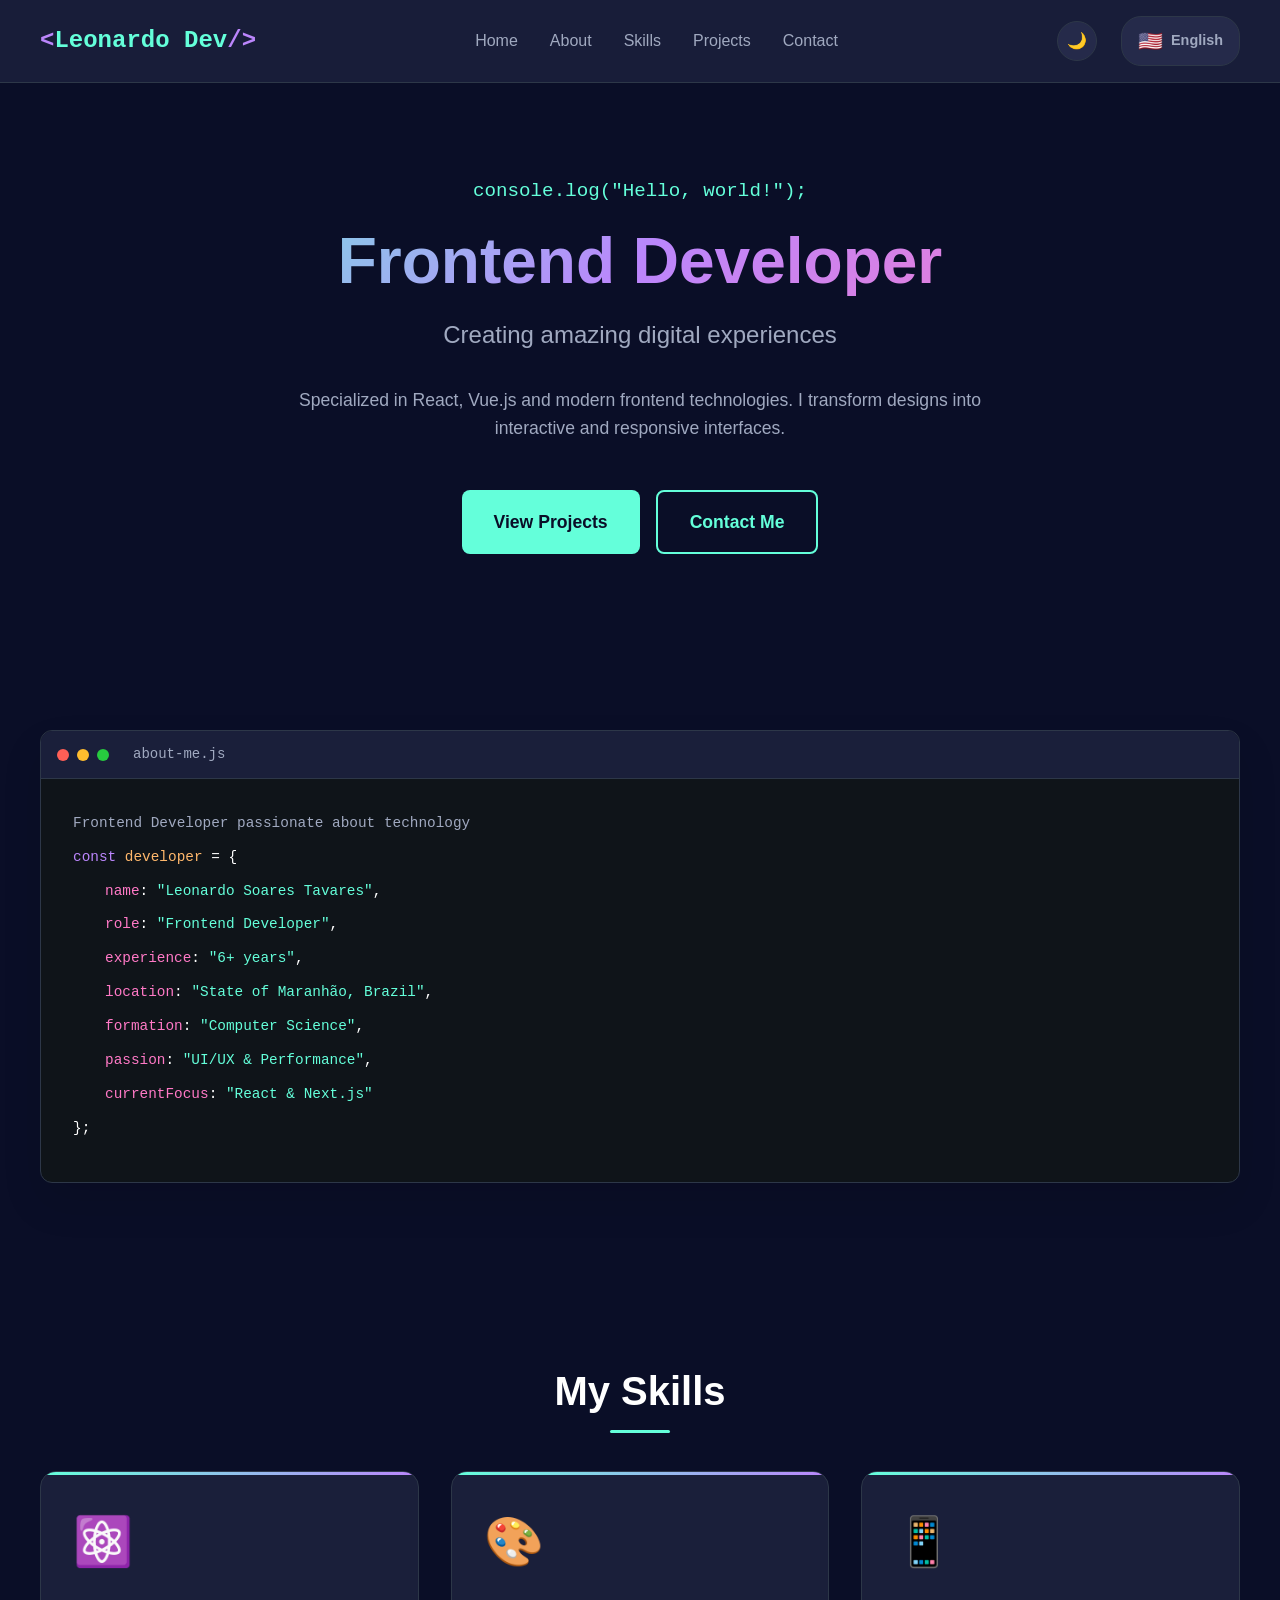
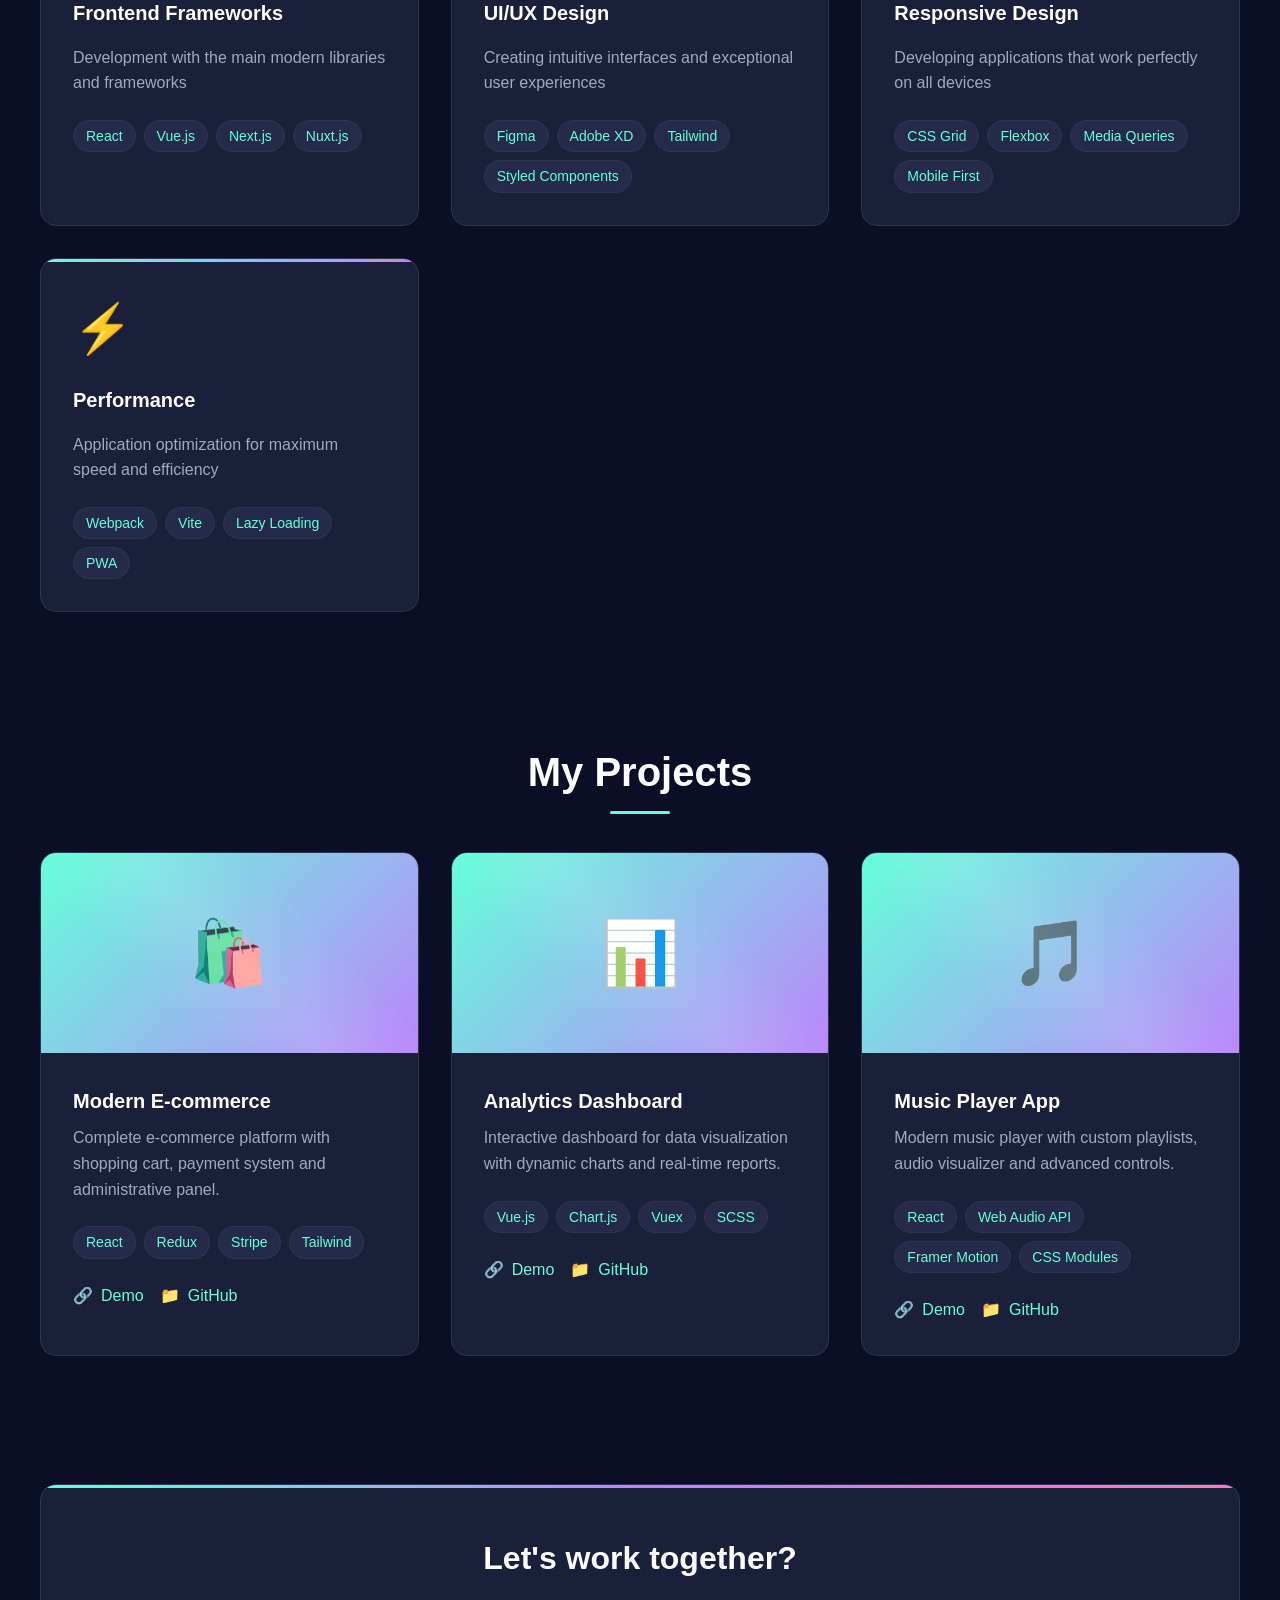
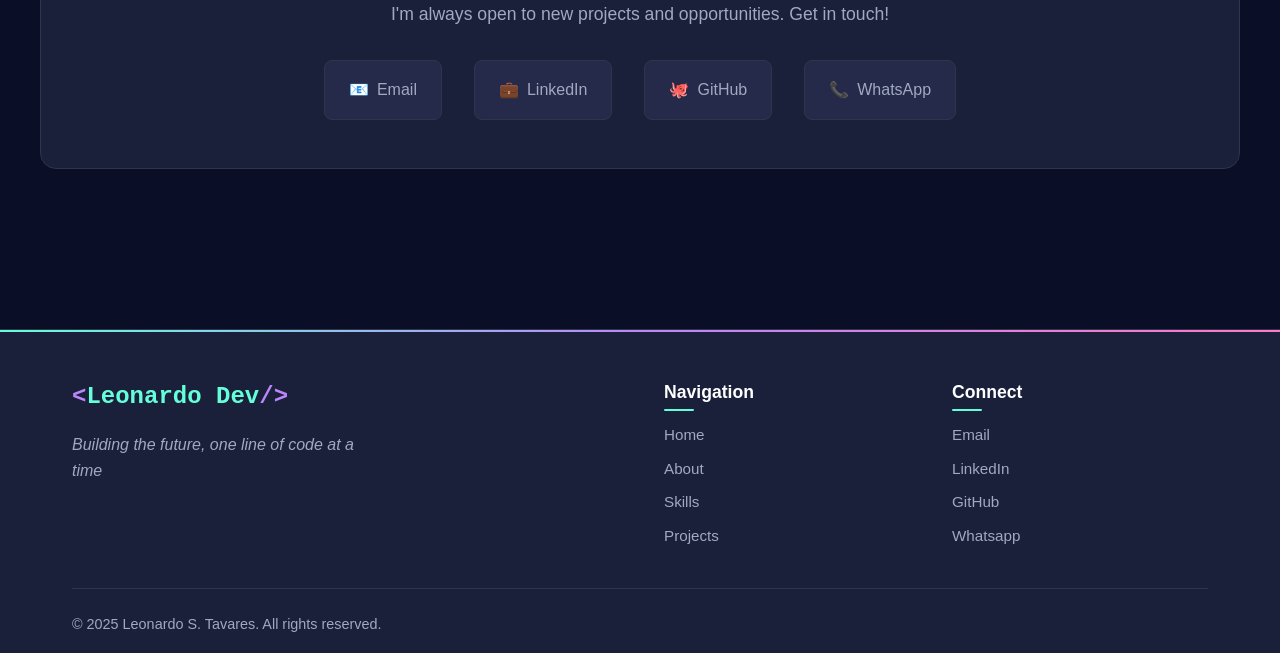
==== index.html @ 14b1b4e7 "coloquei uma tag meta para aparecer "Leonardo Dev" em navegadores." ====
<!DOCTYPE html>
<html lang="pt">
<head>
    <meta charset="UTF-8">
    <meta name="viewport" content="width=device-width, initial-scale=1.0">
    <title>Leonardo - Front-end Developer</title>
    <meta property="og:site_name" content="Leonardo Dev" />
    <meta name="description" content="Portfólio de Leonardo S. Tavares, desenvolvedor web e criador de projetos em React e Next.js.">
    <meta name="author" content="Leonardo Soares Tavares">
    <meta name="keywords" content="Leonardo Dev, portfólio Leonardo Dev, desenvolvedor web, programador frontend, React, Next.js, projetos web, site pessoal, desenvolvimento de sites, JavaScript, TypeScript, web design, aplicações web, software developer, freelancer web, portfolio online, coding projects, web developer Brazil">
    <meta name="theme-color" content="#F80202">


    <link rel="stylesheet" href="style.css">
</head>


<body data-theme="dark">
    <div class="bg-animation" id="bgAnimation"></div>
    
    <header class="header">
        <nav class="nav-container">
            <div class="logo">Leonardo Dev</div>
            
            <ul class="nav-menu" id="navMenu">
                <li><a href="#home" data-translate="nav-home">Início</a></li>
                <li><a href="#about" data-translate="nav-about">Sobre</a></li>
                <li><a href="#skills" data-translate="nav-skills">Skills</a></li>
                <li><a href="#projects" data-translate="nav-projects">Projetos</a></li>
                <li><a href="#contact" data-translate="nav-contact">Contato</a></li>
            </ul>

            <!-- Desktop Controls -->
            <div class="desktop-controls">
                <div class="desktop-theme-toggle" id="desktopThemeToggle">
                    <span id="desktopThemeIcon">🌙</span>
                </div>
                <div class="desktop-lang-selector" id="desktopLangSelector">
                    <div class="selected-lang" id="selectedLang">
                        <span class="lang-flag" id="selectedLangFlag">🇧🇷</span>
                        <span class="lang-name" id="selectedLangName">PT</span>
                    </div>
                    <ul class="lang-dropdown" id="langDropdown">
                        <li data-lang="pt" class="active">
                            <span class="lang-flag">🇧🇷</span>
                            <span class="lang-name">Português</span>
                        </li>
                        <li data-lang="en">
                            <span class="lang-flag">🇺🇸</span>
                            <span class="lang-name">English</span>
                        </li>
                        <li data-lang="ja">
                            <span class="lang-flag">🇯🇵</span>
                            <span class="lang-name">日本語</span>
                        </li>
                    </ul>
                </div>
            </div>

            <div class="hamburger" id="hamburger">
                <span></span>
                <span></span>
                <span></span>
            </div>
        </nav>
    </header>

    <!-- Mobile Menu -->
    <div class="menu-overlay" id="menuOverlay"></div>
    <div class="mobile-menu" id="mobileMenu">
        <div class="mobile-menu-header">
            <div class="logo">LeonardoDev</div>
            <button class="close-menu" id="closeMenu">✕</button>
        </div>

        <div class="mobile-menu-scrollable-content">
            <nav class="mobile-nav-links">
                <a href="#home" data-translate="nav-home">
                    <span>🏠</span>
                    <span>Início</span>
                </a>
                <a href="#about" data-translate="nav-about">
                    <span>👨‍💻</span>
                    <span>Sobre</span>
                </a>
                <a href="#skills" data-translate="nav-skills">
                    <span>⚡</span>
                    <span>Skills</span>
                </a>
                <a href="#projects" data-translate="nav-projects">
                    <span>🚀</span>
                    <span>Projetos</span>
                </a>
                <a href="#contact" data-translate="nav-contact">
                    <span>💬</span>
                    <span>Contato</span>
                </a>
            </nav>

            <div class="mobile-controls">
                <div class="control-group">
                    <div class="control-label" data-translate="theme-label">Tema</div>
                    <div class="mobile-theme-toggle">
                        <div class="theme-info">
                        </div>
                        <div class="theme-switch" id="themeSwitch"></div>
                    </div>
                </div>

                <div class="control-group">
                    <div class="control-label" data-translate="language-label">Idioma</div>
                    <div class="mobile-lang-selector">
                        <div class="lang-option active" data-lang="pt">
                            <span class="lang-flag">🇧🇷</span>
                            <span class="lang-name">Português</span>
                        </div>
                        <div class="lang-option" data-lang="en">
                            <span class="lang-flag">🇺🇸</span>
                            <span class="lang-name">English</span>
                        </div>
                        <div class="lang-option" data-lang="ja">
                            <span class="lang-flag">🇯🇵</span>
                            <span class="lang-name">日本語</span>
                        </div>
                    </div>
                </div>
            </div>
        </div>
    </div>

    <main class="main">
        <div class="container">
            <section id="home" class="hero">
                <div class="hero-content">
                    <div class="hero-greeting" data-translate="hero-greeting">console.log("Olá, mundo!");</div>
                    <h1 class="hero-title" data-translate="hero-title">Frontend Developer</h1>
                    <p class="hero-subtitle" data-translate="hero-subtitle">Criando experiências digitais incríveis</p>
                    <p class="hero-description" data-translate="hero-description">
                        Especializado em React, Vue.js e tecnologias modernas de frontend. 
                        Transformo designs em interfaces interativas e responsivas.
                    </p>
                    <div class="cta-buttons">
                        <a href="#projects" class="cta-button" data-translate="hero-cta1">
                            <span>🚀</span>
                            <span>Ver Projetos</span>
                        </a>
                        <a href="#contact" class="cta-button secondary" data-translate="hero-cta2">
                            <span>💬</span>
                            <span>Fale Comigo</span>
                        </a>
                    </div>
                </div>
            </section>

            <section id="about" class="section">
                <div class="code-window">
                    <div class="code-header">
                        <div class="code-dots">
                            <div class="dot red"></div>
                            <div class="dot yellow"></div>
                            <div class="dot green"></div>
                        </div>
                        <div class="code-title">about-me.js</div>
                    </div>
                    <div class="code-content">
                        <div class="code-line">
                            <span class="comment" data-translate="about-comment">// Desenvolvedor Frontend apaixonado por tecnologia</span>
                        </div>
                        <div class="code-line">
                            <span class="keyword">const</span> <span class="function">developer</span> = {
                        </div>
                        <div class="code-line" style="margin-left: 2rem;">
                            <span class="property">name</span>: <span class="string">"Leonardo Soares Tavares"</span>,
                        </div>
                        <div class="code-line" style="margin-left: 2rem;">
                            <span class="property">role</span>: <span class="string" data-translate="about-role">"Frontend Developer"</span>,
                        </div>
                        <div class="code-line" style="margin-left: 2rem;">
                            <span class="property">experience</span>: <span class="string" data-translate="about-experience">"6+ anos"</span>,
                        </div>
                        <div class="code-line" style="margin-left: 2rem;">
                            <span class="property">location</span>: <span class="string" data-translate="about-location">"Maranhão, Brasil"</span>,
                        </div>
                        <div class="code-line" style="margin-left: 2rem;">
                            <span class="property">formation</span>: <span class="string" data-translate="about-formation">"Ciência da Computação"</span>,
                        </div>
                        <div class="code-line" style="margin-left: 2rem;">
                            <span class="property">passion</span>: <span class="string" data-translate="about-passion">"UI/UX e Performance"</span>,
                        </div>
                        <div class="code-line" style="margin-left: 2rem;">
                            <span class="property">currentFocus</span>: <span class="string" data-translate="about-focus">"React & Next.js"</span>
                        </div>
                        <div class="code-line">};</div>
                    </div>
                </div>
            </section>

            <section id="skills" class="section">
                <h2 class="section-title" data-translate="skills-title">Minhas Skills</h2>
                <div class="skills-grid">
                    <div class="skill-card">
                        <div class="skill-icon">⚛️</div>
                        <h3 class="skill-title">Frontend Frameworks</h3>
                        <p class="skill-description" data-translate="skill1-desc">
                            Desenvolvimento com as principais bibliotecas e frameworks modernos
                        </p>
                        <div class="skill-tech">
                            <span class="tech-tag">React</span>
                            <span class="tech-tag">Vue.js</span>
                            <span class="tech-tag">Next.js</span>
                            <span class="tech-tag">Nuxt.js</span>
                        </div>
                    </div>

                    <div class="skill-card">
                        <div class="skill-icon">🎨</div>
                        <h3 class="skill-title">UI/UX Design</h3>
                        <p class="skill-description" data-translate="skill2-desc">
                            Criação de interfaces intuitivas e experiências de usuário excepcionais
                        </p>
                        <div class="skill-tech">
                            <span class="tech-tag">Figma</span>
                            <span class="tech-tag">Adobe XD</span>
                            <span class="tech-tag">Tailwind</span>
                            <span class="tech-tag">Styled Components</span>
                        </div>
                    </div>

                    <div class="skill-card">
                        <div class="skill-icon">📱</div>
                        <h3 class="skill-title">Responsive Design</h3>
                        <p class="skill-description" data-translate="skill3-desc">
                            Desenvolvimento de aplicações que funcionam perfeitamente em todos os dispositivos
                        </p>
                        <div class="skill-tech">
                            <span class="tech-tag">CSS Grid</span>
                            <span class="tech-tag">Flexbox</span>
                            <span class="tech-tag">Media Queries</span>
                            <span class="tech-tag">Mobile First</span>
                        </div>
                    </div>

                    <div class="skill-card">
                        <div class="skill-icon">⚡</div>
                        <h3 class="skill-title">Performance</h3>
                        <p class="skill-description" data-translate="skill4-desc">
                            Otimização de aplicações para máxima velocidade e eficiência
                        </p>
                        <div class="skill-tech">
                            <span class="tech-tag">Webpack</span>
                            <span class="tech-tag">Vite</span>
                            <span class="tech-tag">Lazy Loading</span>
                            <span class="tech-tag">PWA</span>
                        </div>
                    </div>
                </div>
            </section>

            <section id="projects" class="section">
                <h2 class="section-title" data-translate="projects-title">Meus Projetos</h2>
                <div class="projects-grid">
                    <div class="project-card">
                        <div class="project-image">🛍️</div>
                        <div class="project-content">
                            <h3 class="project-title" data-translate="project1-title">E-commerce Moderno</h3>
                            <p class="project-description" data-translate="project1-desc">
                                Plataforma de e-commerce completa com carrinho de compras, sistema de pagamento e painel administrativo.
                            </p>
                            <div class="project-tech">
                                <span class="tech-tag">React</span>
                                <span class="tech-tag">Redux</span>
                                <span class="tech-tag">Stripe</span>
                                <span class="tech-tag">Tailwind</span>
                            </div>
                            <div class="project-links">
                                <a href="#" class="project-link">
                                    <span>🔗</span>
                                    <span>Demo</span>
                                </a>
                                <a href="#" class="project-link">
                                    <span>📁</span>
                                    <span>GitHub</span>
                                </a>
                            </div>
                        </div>
                    </div>

                    <div class="project-card">
                        <div class="project-image">📊</div>
                        <div class="project-content">
                            <h3 class="project-title" data-translate="project2-title">Dashboard Analytics</h3>
                            <p class="project-description" data-translate="project2-desc">
                                Dashboard interativo para visualização de dados com gráficos dinâmicos e relatórios em tempo real.
                            </p>
                            <div class="project-tech">
                                <span class="tech-tag">Vue.js</span>
                                <span class="tech-tag">Chart.js</span>
                                <span class="tech-tag">Vuex</span>
                                <span class="tech-tag">SCSS</span>
                            </div>
                            <div class="project-links">
                                <a href="#" class="project-link">
                                    <span>🔗</span>
                                    <span>Demo</span>
                                </a>
                                <a href="#" class="project-link">
                                    <span>📁</span>
                                    <span>GitHub</span>
                                </a>
                            </div>
                        </div>
                    </div>

                    <div class="project-card">
                        <div class="project-image">🎵</div>
                        <div class="project-content">
                            <h3 class="project-title" data-translate="project3-title">Music Player App</h3>
                            <p class="project-description" data-translate="project3-desc">
                                Player de música moderno com playlists personalizadas, visualizador de áudio e controles avançados.
                            </p>
                            <div class="project-tech">
                                <span class="tech-tag">React</span>
                                <span class="tech-tag">Web Audio API</span>
                                <span class="tech-tag">Framer Motion</span>
                                <span class="tech-tag">CSS Modules</span>
                            </div>
                            <div class="project-links">
                                <a href="#" class="project-link">
                                    <span>🔗</span>
                                    <span>Demo</span>
                                </a>
                                <a href="#" class="project-link">
                                    <span>📁</span>
                                    <span>GitHub</span>
                                </a>
                            </div>
                        </div>
                    </div>
                </div>
            </section>

            <section id="contact" class="section">
                <div class="contact">
                    <h2 class="contact-title" data-translate="contact-title">Vamos trabalhar juntos?</h2>
                    <p class="contact-description" data-translate="contact-description">
                        Estou sempre aberto a novos projetos e oportunidades. Entre em contato!
                    </p>
                    <div class="contact-links">
                        <a href="mailto:contact@leonardodev.fun" class="contact-link">
                            <span>📧</span>
                            <span>Email</span>
                        </a>
                        <a href="https://www.linkedin.com/in/leonardo-soares-tavares-26232a229/" target="_blank" rel="noopener noreferrer" class="contact-link">
                            <span>💼</span>
                            <span>LinkedIn</span>
                        </a>
                        <a href="https://github.com/Leonardo-ST" target="_blank" rel="noopener noreferrer" class="contact-link">
                            <span>🐙</span>
                            <span>GitHub</span>
                        </a>
                        <a href="https://wa.me/98920028190" target="_blank" rel="noopener noreferrer" class="contact-link">
                            <span>📞</span>
                            <span>WhatsApp</span>
                        </a>
                    </div>
                </div>
            </section>
        </div>
    </main>

    <footer class="footer">
        <div class="footer-container">
            <div class="footer-content">
                <div class="footer-logo">
                    <div class="logo">Leonardo Dev</div>
                    <p class="footer-tagline" data-translate="footer-tagline">Criando o futuro, uma linha de código por vez</p>
                </div>
                
                <div class="footer-links">
                    <div class="footer-section">
                        <h4 data-translate="footer-navigation">Navegação</h4>
                        <ul>
                            <li><a href="#home" data-translate="nav-home">Início</a></li>
                            <li><a href="#about" data-translate="nav-about">Sobre</a></li>
                            <li><a href="#skills" data-translate="nav-skills">Skills</a></li>
                            <li><a href="#projects" data-translate="nav-projects">Projetos</a></li>
                        </ul>
                    </div>
                    
                    <div class="footer-section">
                        <h4 data-translate="footer-connect">Conecte-se</h4>
                        <ul>
                            <li><a href="mailto:contact@gmail.fun">Email</a></li>
                            <li><a href="https://www.linkedin.com/in/leonardo-soares-tavares-26232a229/" target="_blank" rel="noopener noreferrer">LinkedIn</a></li>
                            <li><a href="https://github.com/Leonardo-ST" target="_blank" rel="noopener noreferrer">GitHub</a></li>
                            <li><a href="https://wa.me/98920028190" target="_blank" rel="noopener noreferrer">Whatsapp</a></li>
                        </ul>
                    </div>
                </div>
            </div>
            
            <div class="footer-bottom">
                <div class="footer-divider"></div>
                <div class="footer-credits">
                    <p>&copy; 2025 Leonardo S. Tavares. <span data-translate="footer-rights">Todos os direitos reservados.</span></p>
                </div>
            </div>
        </div>
    </footer>

    <script src="script.js"></script>
</body>

</html>
---- style.css ----
body {
    box-sizing: border-box;
}

* {
    margin: 0;
    padding: 0;
    box-sizing: border-box;
}

:root {
    --bg-primary: #0a0e27;
    --bg-secondary: #1a1f3a;
    --bg-tertiary: #252a4a;
    --text-primary: #ffffff;
    --text-secondary: #a0a9c0;
    --accent: #64ffda;
    --accent-hover: #4fd3b8;
    --purple: #bb86fc;
    --pink: #ff79c6;
    --orange: #ffb86c;
    --border: #2d3748;
    --code-bg: #0f1419;
    --shadow: rgba(100, 255, 218, 0.1);
}

[data-theme="light"] {
    --bg-primary: #ffffff;
    --bg-secondary: #f8fafc;
    --bg-tertiary: #e2e8f0;
    --text-primary: #1a202c;
    --text-secondary: #4a5568;
    --accent: #0891b2;
    --accent-hover: #0e7490;
    --purple: #7c3aed;
    --pink: #ec4899;
    --orange: #f59e0b;
    --border: #e2e8f0;
    --code-bg: #f1f5f9;
    --shadow: rgba(8, 145, 178, 0.1);
}

body {
    font-family: 'Inter', -apple-system, BlinkMacSystemFont, sans-serif;
    background-color: var(--bg-primary);
    color: var(--text-primary);
    line-height: 1.6;
    transition: all 0.3s ease;
    overflow-x: hidden;
}


.bg-animation {
    position: fixed;
    top: 0;
    left: 0;
    width: 100%;
    height: 100%;
    z-index: -1;
    opacity: 0.1;
}

.floating-code {
    position: absolute;
    font-family: 'Courier New', monospace;
    font-size: 14px;
    color: var(--accent);
    animation: float 20s infinite linear;
    opacity: 0.3;
}

@keyframes float {
    0% {
        transform: translateY(100vh) rotate(0deg);
        opacity: 0;
    }
    10% {
        opacity: 0.3;
    }
    90% {
        opacity: 0.3;
    }
    100% {
        transform: translateY(-100px) rotate(360deg);
        opacity: 0;
    }
}


.header {
    position: fixed;
    top: 0;
    left: 0;
    right: 0;
    background: rgba(26, 31, 58, 0.95);
    backdrop-filter: blur(20px);
    border-bottom: 1px solid var(--border);
    z-index: 1000;
    padding: 1rem 2rem;
    transition: all 0.3s ease;
}

[data-theme="light"] .header {
    background: rgba(248, 250, 252, 0.95);
}

.nav-container {
    display: flex;
    justify-content: space-between;
    align-items: center;
    max-width: 1200px;
    margin: 0 auto;
}

.logo {
    font-size: 1.5rem;
    font-weight: 700;
    color: var(--accent);
    font-family: 'Courier New', monospace;
    position: relative;
}

.logo::before {
    content: '<';
    color: var(--purple);
}

.logo::after {
    content: '/>';
    color: var(--purple);
}

.nav-menu {
    display: flex;
    list-style: none;
    gap: 2rem;
    align-items: center;
}

.nav-menu a {
    color: var(--text-secondary);
    text-decoration: none;
    transition: all 0.3s ease;
    font-weight: 500;
    position: relative;
    padding: 0.5rem 0;
}

.nav-menu a::before {
    content: '';
    position: absolute;
    bottom: 0;
    left: 0;
    width: 0;
    height: 2px;
    background: var(--accent);
    transition: width 0.3s ease;
}

.nav-menu a:hover::before {
    width: 100%;
}

.nav-menu a:hover {
    color: var(--accent);
}

.hamburger {
    display: none;
    flex-direction: column;
    cursor: pointer;
    gap: 4px;
}

.hamburger span {
    width: 25px;
    height: 3px;
    background: var(--text-primary);
    transition: all 0.3s ease;
    border-radius: 2px;
}

.hamburger.active span:nth-child(1) {
    transform: rotate(45deg) translate(5px, 5px);
}

.hamburger.active span:nth-child(2) {
    opacity: 0;
}

.hamburger.active span:nth-child(3) {
    transform: rotate(-45deg) translate(7px, -6px);
}


.mobile-menu {
    position: fixed;
    top: 0;
    right: -100%;
    width: 300px;
    height: 100vh;
    background: var(--bg-secondary);
    border-left: 1px solid var(--border);
    transition: right 0.3s ease;
    z-index: 999;
    padding: 2rem;
    display: flex;
    flex-direction: column;
    gap: 2rem;
}

.mobile-menu.active {
    right: 0;
}

.mobile-menu-header {
    display: flex;
    justify-content: space-between;
    align-items: center;
    padding-bottom: 1rem;
    border-bottom: 1px solid var(--border);
    flex-shrink: 0;
}

.close-menu {
    background: none;
    border: none;
    color: var(--text-primary);
    font-size: 1.5rem;
    cursor: pointer;
    padding: 0.5rem;
    border-radius: 0.25rem;
    transition: all 0.3s ease;
}

.close-menu:hover {
    background: var(--bg-tertiary);
    color: var(--accent);
}

.mobile-menu-scrollable-content {
    flex-grow: 1;
    overflow-y: auto;
    padding: 1rem 0;
}

.mobile-menu-scrollable-content::-webkit-scrollbar {
    width: 5px;
}

.mobile-menu-scrollable-content::-webkit-scrollbar-track {
    background: transparent;
}

.mobile-menu-scrollable-content::-webkit-scrollbar-thumb {
    background-color: var(--accent-color);
    border-radius: 10px;
}

.mobile-nav-links {
    display: flex;
    flex-direction: column;
    gap: 1rem;
}

.mobile-nav-links a {
    color: var(--text-secondary);
    text-decoration: none;
    padding: 1rem;
    border-radius: 0.5rem;
    transition: all 0.3s ease;
    font-weight: 500;
    display: flex;
    align-items: center;
    gap: 0.75rem;
}

.mobile-nav-links a:hover {
    background: var(--bg-tertiary);
    color: var(--accent);
    transform: translateX(5px);
}

.mobile-controls {
    display: flex;
    flex-direction: column;
    gap: 1.5rem;
    padding-top: 1rem;
    border-top: 1px solid var(--border);
}

.control-group {
    display: flex;
    flex-direction: column;
    gap: 0.75rem;
}

.control-label {
    font-size: 0.875rem;
    font-weight: 600;
    color: var(--text-primary);
    text-transform: uppercase;
    letter-spacing: 0.5px;
}

/* Theme Toggle in Mobile */
.mobile-theme-toggle {
    display: flex;
    align-items: center;
    justify-content: space-between;
    padding: 1rem;
    background: var(--bg-tertiary);
    border-radius: 0.5rem;
    border: 1px solid var(--border);
}

.theme-info {
    display: flex;
    align-items: center;
    gap: 0.75rem;
    color: var(--text-secondary);
}

.theme-switch {
    position: relative;
    width: 60px;
    height: 30px;
    background: var(--bg-primary);
    border-radius: 15px;
    border: 2px solid var(--border);
    cursor: pointer;
    transition: all 0.3s ease;
    overflow: hidden;
}

.theme-switch::before {
    content: '';
    position: absolute;
    top: 2px;
    left: 2px;
    width: 22px;
    height: 22px;
    background: var(--text-primary);
    border-radius: 50%;
    transition: all 0.3s ease;
    box-shadow: 0 2px 4px rgba(0,0,0,0.2);
}

.theme-switch.active::before {
    transform: translateX(28px);
    background: var(--accent);
}

.theme-switch::after {
    content: '🌙';
    position: absolute;
    top: 50%;
    left: 8px;
    transform: translateY(-50%);
    font-size: 12px;
    transition: all 0.3s ease;
}

.theme-switch.active::after {
    content: '☀️';
    left: 35px;
}

/* Language Selector in Mobile */
.mobile-lang-selector {
    display: flex;
    flex-direction: column;
    gap: 0.75rem;
}

.lang-option {
    display: flex;
    align-items: center;
    gap: 0.75rem;
    padding: 1rem;
    background: var(--bg-tertiary);
    border: 1px solid var(--border);
    border-radius: 0.5rem;
    cursor: pointer;
    transition: all 0.3s ease;
    color: var(--text-secondary);
}

.lang-option:hover {
    background: var(--accent);
    color: var(--bg-primary);
    transform: translateX(5px);
}

.lang-option.active {
    background: var(--accent);
    color: var(--bg-primary);
    border-color: var(--accent);
}

.lang-flag {
    font-size: 1.25rem;
}

.lang-name {
    font-weight: 500;
}

/* Menu Overlay */
.menu-overlay {
    position: fixed;
    top: 0;
    left: 0;
    width: 100%;
    height: 100%;
    background: rgba(0, 0, 0, 0.5);
    z-index: 998;
    opacity: 0;
    visibility: hidden;
    transition: all 0.3s ease;
}

.menu-overlay.active {
    opacity: 1;
    visibility: visible;
}

/* Main Content */
.main {
    margin-top: 80px;
    padding: 2rem;
}

.container {
    max-width: 1200px;
    margin: 0 auto;
}

/* Hero Section */
.hero {
    padding: 4rem 0;
    text-align: center;
    position: relative;
}

.hero-content {
    position: relative;
    z-index: 2;
}

.hero-greeting {
    font-size: 1.2rem;
    color: var(--accent);
    margin-bottom: 1rem;
    font-family: 'Courier New', monospace;
}

.hero-title {
    font-size: 4rem;
    font-weight: 700;
    margin-bottom: 1rem;
    background: linear-gradient(135deg, var(--accent), var(--purple), var(--pink));
    -webkit-background-clip: text;
    -webkit-text-fill-color: transparent;
    background-clip: text;
    line-height: 1.2;
}

.hero-subtitle {
    font-size: 1.5rem;
    color: var(--text-secondary);
    margin-bottom: 2rem;
    max-width: 600px;
    margin-left: auto;
    margin-right: auto;
}

.hero-description {
    font-size: 1.1rem;
    color: var(--text-secondary);
    margin-bottom: 3rem;
    max-width: 700px;
    margin-left: auto;
    margin-right: auto;
}

.cta-buttons {
    display: flex;
    gap: 1rem;
    justify-content: center;
    flex-wrap: wrap;
}

.cta-button {
    background: var(--accent);
    color: var(--bg-primary);
    padding: 1rem 2rem;
    border: none;
    border-radius: 0.5rem;
    font-size: 1.1rem;
    font-weight: 600;
    cursor: pointer;
    transition: all 0.3s ease;
    text-decoration: none;
    display: inline-flex;
    align-items: center;
    gap: 0.5rem;
}

.cta-button:hover {
    background: var(--accent-hover);
    transform: translateY(-3px);
    box-shadow: 0 10px 25px var(--shadow);
}

.cta-button.secondary {
    background: transparent;
    color: var(--accent);
    border: 2px solid var(--accent);
}

.cta-button.secondary:hover {
    background: var(--accent);
    color: var(--bg-primary);
}

/* Code Window */
.code-window {
    background: var(--code-bg);
    border: 1px solid var(--border);
    border-radius: 0.75rem;
    overflow: hidden;
    margin: 3rem 0;
    box-shadow: 0 20px 40px rgba(0,0,0,0.1);
}

.code-header {
    background: var(--bg-secondary);
    padding: 0.75rem 1rem;
    border-bottom: 1px solid var(--border);
    display: flex;
    align-items: center;
    gap: 0.5rem;
}

.code-dots {
    display: flex;
    gap: 0.5rem;
}

.dot {
    width: 12px;
    height: 12px;
    border-radius: 50%;
}

.dot.red { background: #ff5f56; }
.dot.yellow { background: #ffbd2e; }
.dot.green { background: #27ca3f; }

.code-title {
    margin-left: 1rem;
    font-size: 0.875rem;
    color: var(--text-secondary);
    font-family: 'Courier New', monospace;
}

.code-content {
    padding: 2rem;
    font-family: 'Courier New', monospace;
    font-size: 0.9rem;
    line-height: 1.8;
    overflow-x: auto;
}

.code-line {
    margin-bottom: 0.5rem;
}

.keyword { color: var(--purple); }
.string { color: var(--accent); }
.comment { color: var(--text-secondary); }
.function { color: var(--orange); }
.property { color: var(--pink); }

/* Sections */
.section {
    padding: 4rem 0;
}

.section-title {
    font-size: 2.5rem;
    font-weight: 700;
    text-align: center;
    margin-bottom: 3rem;
    color: var(--text-primary);
    position: relative;
}

.section-title::after {
    content: '';
    position: absolute;
    bottom: -10px;
    left: 50%;
    transform: translateX(-50%);
    width: 60px;
    height: 3px;
    background: var(--accent);
    border-radius: 2px;
}

/* Skills Grid */
.skills-grid {
    display: grid;
    grid-template-columns: repeat(auto-fit, minmax(280px, 1fr));
    gap: 2rem;
    margin-top: 3rem;
}

.skill-card {
    background: var(--bg-secondary);
    padding: 2rem;
    border-radius: 1rem;
    border: 1px solid var(--border);
    transition: all 0.3s ease;
    position: relative;
    overflow: hidden;
}

.skill-card::before {
    content: '';
    position: absolute;
    top: 0;
    left: 0;
    right: 0;
    height: 3px;
    background: linear-gradient(90deg, var(--accent), var(--purple));
}

.skill-card:hover {
    transform: translateY(-10px);
    box-shadow: 0 20px 40px var(--shadow);
}

.skill-icon {
    font-size: 3rem;
    margin-bottom: 1rem;
    display: block;
}

.skill-title {
    font-size: 1.25rem;
    font-weight: 600;
    margin-bottom: 1rem;
    color: var(--text-primary);
}

.skill-description {
    color: var(--text-secondary);
    margin-bottom: 1.5rem;
}

.skill-tech {
    display: flex;
    flex-wrap: wrap;
    gap: 0.5rem;
}

.tech-tag {
    background: var(--bg-tertiary);
    color: var(--accent);
    padding: 0.25rem 0.75rem;
    border-radius: 1rem;
    font-size: 0.875rem;
    border: 1px solid var(--border);
}

/* Projects Grid */
.projects-grid {
    display: grid;
    grid-template-columns: repeat(auto-fit, minmax(350px, 1fr));
    gap: 2rem;
    margin-top: 3rem;
}

.project-card {
    background: var(--bg-secondary);
    border-radius: 1rem;
    overflow: hidden;
    border: 1px solid var(--border);
    transition: all 0.3s ease;
    position: relative;
}

.project-card:hover {
    transform: translateY(-10px);
    box-shadow: 0 20px 40px var(--shadow);
}

.project-image {
    height: 200px;
    background: linear-gradient(135deg, var(--accent), var(--purple));
    display: flex;
    align-items: center;
    justify-content: center;
    font-size: 4rem;
    color: white;
    position: relative;
    overflow: hidden;
}

.project-image::before {
    content: '';
    position: absolute;
    top: 0;
    left: 0;
    right: 0;
    bottom: 0;
    background: linear-gradient(45deg, transparent 30%, rgba(255,255,255,0.1) 50%, transparent 70%);
    animation: shine 3s infinite;
}

@keyframes shine {
    0% { transform: translateX(-100%); }
    100% { transform: translateX(100%); }
}

.project-content {
    padding: 2rem;
}

.project-title {
    font-size: 1.25rem;
    font-weight: 600;
    margin-bottom: 0.5rem;
    color: var(--text-primary);
}

.project-description {
    color: var(--text-secondary);
    margin-bottom: 1.5rem;
    line-height: 1.6;
}

.project-tech {
    display: flex;
    flex-wrap: wrap;
    gap: 0.5rem;
    margin-bottom: 1.5rem;
}

.project-links {
    display: flex;
    gap: 1rem;
}

.project-link {
    color: var(--accent);
    text-decoration: none;
    font-weight: 500;
    transition: all 0.3s ease;
    display: flex;
    align-items: center;
    gap: 0.5rem;
}

.project-link:hover {
    color: var(--accent-hover);
    transform: translateX(5px);
}

/* Contact Section */
.contact {
    background: var(--bg-secondary);
    border-radius: 1rem;
    padding: 3rem;
    text-align: center;
    border: 1px solid var(--border);
    position: relative;
    overflow: hidden;
}

.contact::before {
    content: '';
    position: absolute;
    top: 0;
    left: 0;
    right: 0;
    height: 3px;
    background: linear-gradient(90deg, var(--accent), var(--purple), var(--pink));
}

.contact-title {
    font-size: 2rem;
    font-weight: 700;
    margin-bottom: 1rem;
    color: var(--text-primary);
}

.contact-description {
    color: var(--text-secondary);
    margin-bottom: 2rem;
    font-size: 1.1rem;
}

.contact-links {
    display: flex;
    justify-content: center;
    gap: 2rem;
    flex-wrap: wrap;
}

.contact-link {
    display: flex;
    align-items: center;
    gap: 0.5rem;
    color: var(--text-secondary);
    text-decoration: none;
    padding: 1rem 1.5rem;
    background: var(--bg-tertiary);
    border: 1px solid var(--border);
    border-radius: 0.5rem;
    transition: all 0.3s ease;
    font-weight: 500;
}

.contact-link:hover {
    color: var(--accent);
    border-color: var(--accent);
    transform: translateY(-3px);
    box-shadow: 0 10px 25px var(--shadow);
}

/* Footer */
.footer {
    background: var(--bg-secondary);
    border-top: 1px solid var(--border);
    margin-top: 4rem;
    position: relative;
    overflow: hidden;
}

.footer::before {
    content: '';
    position: absolute;
    top: 0;
    left: 0;
    right: 0;
    height: 2px;
    background: linear-gradient(90deg, var(--accent), var(--purple), var(--pink));
}

.footer-container {
    max-width: 1200px;
    margin: 0 auto;
    padding: 3rem 2rem 1rem;
}

.footer-content {
    display: grid;
    grid-template-columns: 1fr 1fr;
    gap: 3rem;
    margin-bottom: 2rem;
}

.footer-logo .logo {
    margin-bottom: 1rem;
}

.footer-tagline {
    color: var(--text-secondary);
    font-style: italic;
    max-width: 300px;
}

.footer-links {
    display: grid;
    grid-template-columns: 1fr 1fr;
    gap: 2rem;
}

.footer-section h4 {
    color: var(--text-primary);
    font-size: 1.1rem;
    font-weight: 600;
    margin-bottom: 1rem;
    position: relative;
}

.footer-section h4::after {
    content: '';
    position: absolute;
    bottom: -5px;
    left: 0;
    width: 30px;
    height: 2px;
    background: var(--accent);
    border-radius: 1px;
}

.footer-section ul {
    list-style: none;
}

.footer-section ul li {
    margin-bottom: 0.5rem;
}

.footer-section ul li a {
    color: var(--text-secondary);
    text-decoration: none;
    transition: all 0.3s ease;
    font-size: 0.95rem;
}

.footer-section ul li a:hover {
    color: var(--accent);
    transform: translateX(5px);
}

.footer-divider {
    height: 1px;
    background: var(--border);
    margin: 2rem 0 1.5rem;
}

.footer-bottom {
    text-align: center;
}

.footer-credits {
    display: flex;
    justify-content: space-between;
    align-items: center;
    flex-wrap: wrap;
    gap: 1rem;
    color: var(--text-secondary);
    font-size: 0.9rem;
}

.canva-credit {
    display: flex;
    align-items: center;
    gap: 0.5rem;
}

.canva-link {
    display: flex;
    align-items: center;
    gap: 0.25rem;
    color: var(--accent);
    text-decoration: none;
    font-weight: 600;
    transition: all 0.3s ease;
}

.canva-link:hover {
    color: var(--accent-hover);
    transform: translateY(-2px);
}

.canva-logo {
    font-size: 1.1rem;
}

/* Desktop Controls */
.desktop-controls {
    display: flex;
    align-items: center;
    gap: 1.5rem;
}

.desktop-theme-toggle {
    background: var(--bg-tertiary);
    border: 1px solid var(--border);
    color: var(--text-primary);
    width: 40px;
    height: 40px;
    border-radius: 50%;
    display: flex;
    align-items: center;
    justify-content: center;
    cursor: pointer;
    transition: all 0.3s ease;
}

.desktop-theme-toggle:hover {
    background: var(--accent);
    color: var(--bg-primary);
    transform: scale(1.1);
}

.desktop-lang-selector {
    position: relative;
}

.selected-lang {
    display: flex;
    align-items: center;
    gap: 0.5rem;
    cursor: pointer;
    padding: 0.5rem 1rem;
    border: 1px solid var(--border);
    border-radius: 20px;
    background: var(--bg-tertiary);
    transition: all 0.3s ease;
}

.selected-lang:hover {
    background: var(--bg-secondary);
}

.selected-lang .lang-name {
    font-weight: 600;
    font-size: 0.9rem;
    color: var(--text-secondary);
}

.lang-dropdown {
    position: absolute;
    top: calc(100% + 10px);
    right: 0;
    background: var(--bg-secondary);
    border: 1px solid var(--border);
    border-radius: 0.5rem;
    list-style: none;
    padding: 0.5rem;
    width: 160px;
    box-shadow: 0 10px 20px rgba(0,0,0,0.2);
    opacity: 0;
    visibility: hidden;
    transform: translateY(10px);
    transition: all 0.3s ease;
    z-index: 10;
}

.desktop-lang-selector.open .lang-dropdown {
    opacity: 1;
    visibility: visible;
    transform: translateY(0);
}

.lang-dropdown li {
    display: flex;
    align-items: center;
    gap: 0.75rem;
    padding: 0.75rem;
    border-radius: 0.25rem;
    cursor: pointer;
    transition: all 0.2s ease;
    color: var(--text-secondary);
}

.lang-dropdown li:hover {
    background: var(--bg-tertiary);
    color: var(--accent);
}

.lang-dropdown li.active {
    background: var(--accent);
    color: var(--bg-primary);
}

/* Desktop Styles */
@media (min-width: 769px) {
    .hamburger,
    .mobile-menu,
    .menu-overlay {
        display: none !important;
    }
}

/* Mobile Styles */
@media (max-width: 768px) {
    .desktop-controls {
        display: none;
    }

    .header {
        padding: 1rem;
    }

    .nav-menu {
        display: none;
    }

    .hamburger {
        display: flex;
    }

    .hero-title {
        font-size: 2.5rem;
    }

    .hero-subtitle {
        font-size: 1.2rem;
    }

    .main {
        padding: 1rem;
    }

    .section-title {
        font-size: 2rem;
    }

    .cta-buttons {
        flex-direction: column;
        align-items: center;
    }

    .contact-links {
        flex-direction: column;
        align-items: center;
    }

    .skills-grid,
    .projects-grid {
        grid-template-columns: 1fr;
    }

    .footer-container {
        padding: 2rem 1rem 1rem;
    }

    .footer-content {
        grid-template-columns: 1fr;
        gap: 2rem;
        text-align: center;
    }

    .footer-links {
        grid-template-columns: 1fr;
        gap: 1.5rem;
    }

    .footer-credits {
        flex-direction: column;
        text-align: center;
        gap: 0.5rem;
    }

}
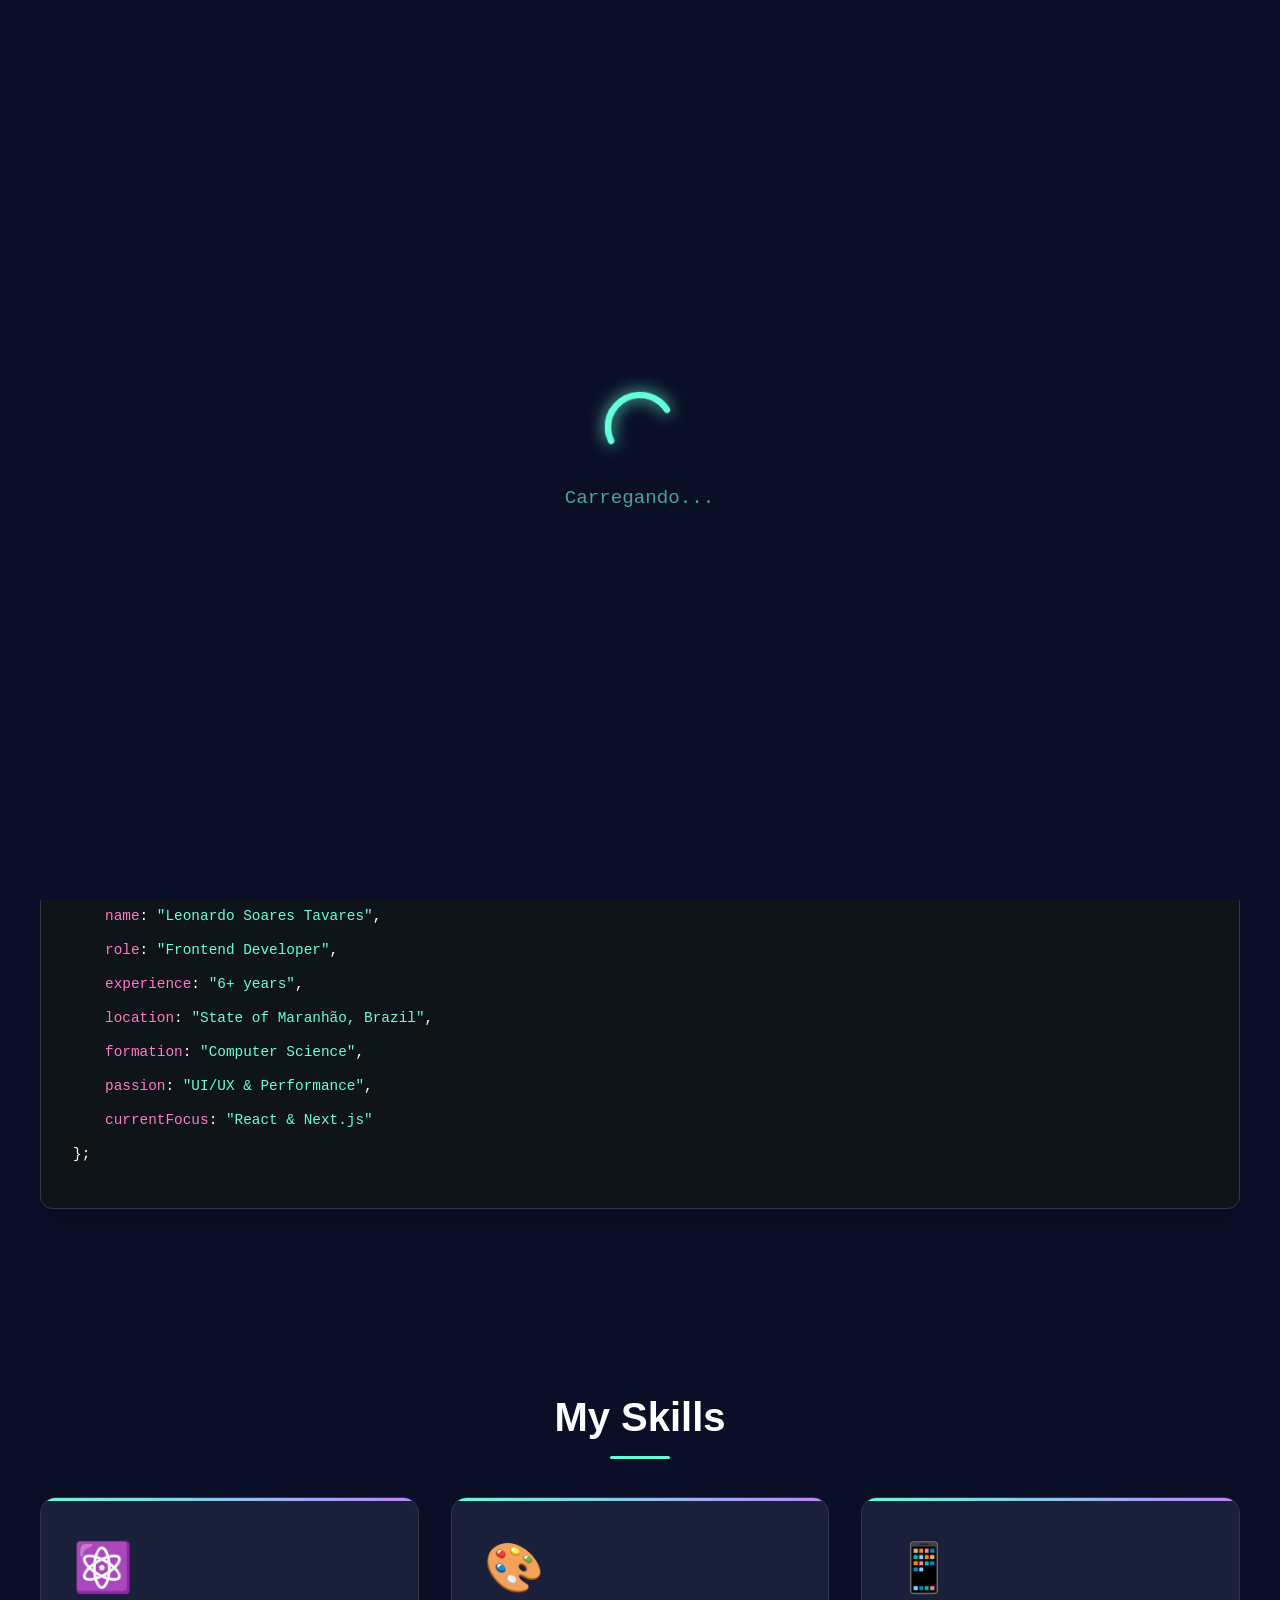
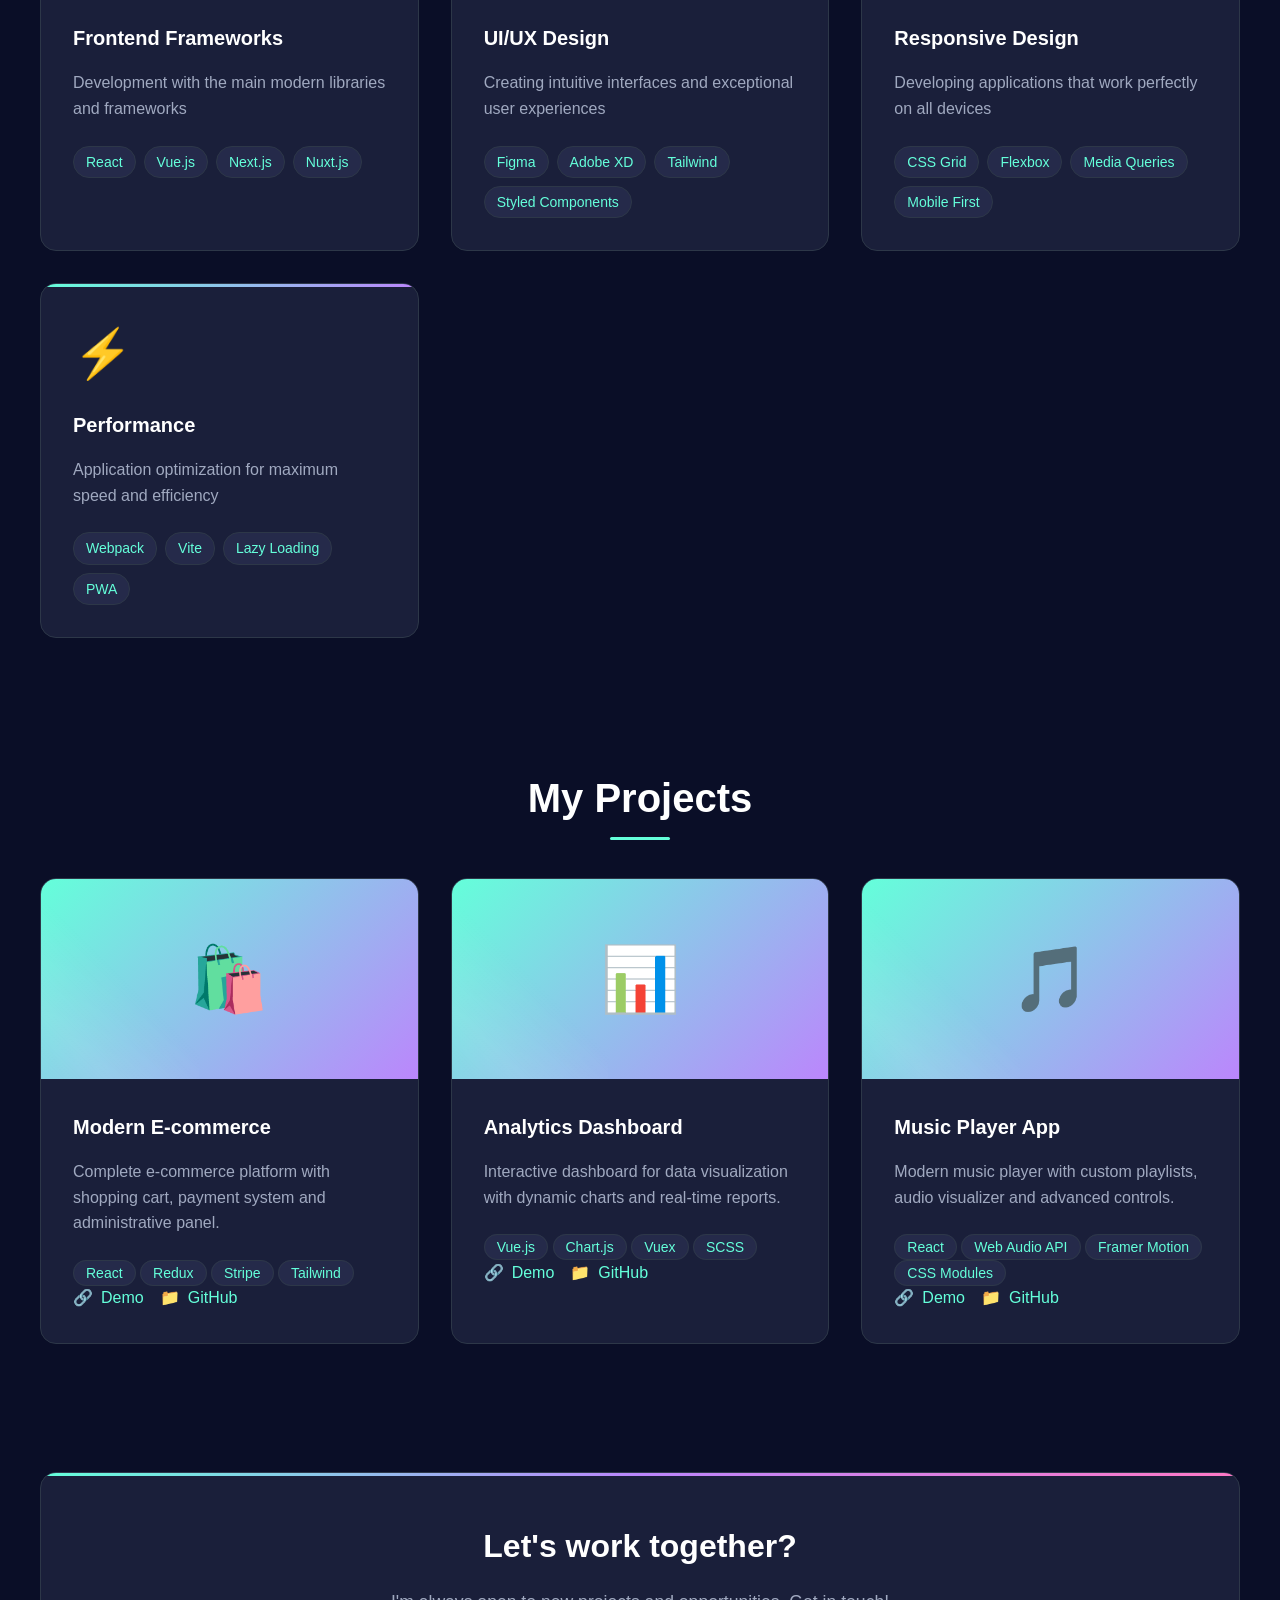
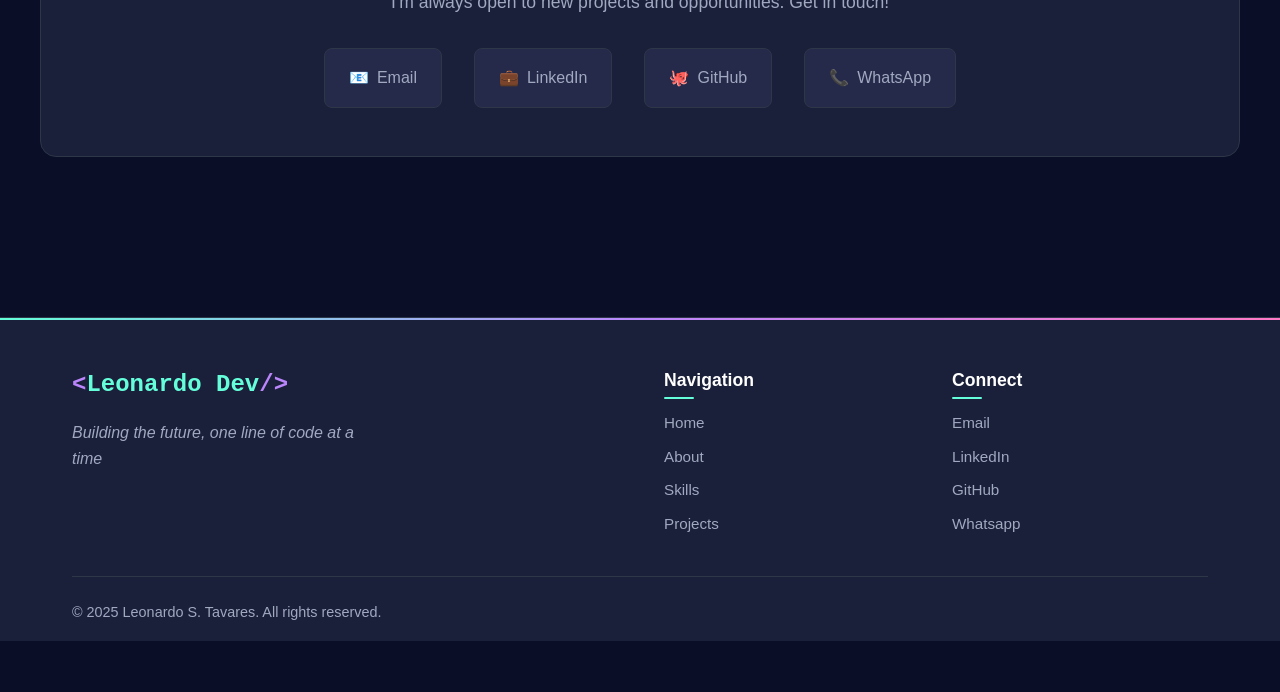
==== commit 8734975c: "feat: Implement multi-language support with language detection and switching - Added language config" ====
--- a/index.html
+++ b/index.html
@@ -1,418 +1,90 @@
 <!DOCTYPE html>
-<html lang="pt">
+<html>
 <head>
     <meta charset="UTF-8">
     <meta name="viewport" content="width=device-width, initial-scale=1.0">
-    <title>Leonardo - Front-end Developer</title>
-    <meta property="og:site_name" content="Leonardo Dev" />
-    <meta name="description" content="Portfólio de Leonardo S. Tavares, desenvolvedor web e criador de projetos em React e Next.js.">
-    <meta name="author" content="Leonardo Soares Tavares">
-    <meta name="keywords" content="Leonardo Dev, portfólio Leonardo Dev, desenvolvedor web, programador frontend, React, Next.js, projetos web, site pessoal, desenvolvimento de sites, JavaScript, TypeScript, web design, aplicações web, software developer, freelancer web, portfolio online, coding projects, web developer Brazil">
-    <meta name="theme-color" content="#F80202">
-
-
-    <link rel="stylesheet" href="style.css">
+    <title>Leonardo Dev</title>
+    <style>
+        :root {
+            --bg-primary: #0a0e27;
+            --accent: #64ffda;
+            --text-secondary: #a0a9c0;
+        }
+        body {
+            margin: 0;
+            padding: 0;
+            display: flex;
+            justify-content: center;
+            align-items: center;
+            min-height: 100vh;
+            background-color: var(--bg-primary);
+            font-family: 'Inter', -apple-system, BlinkMacSystemFont, sans-serif;
+        }
+        .preloader {
+            text-align: center;
+            animation: fadeIn 0.5s ease-in;
+        }
+        .spinner {
+            width: 50px;
+            height: 50px;
+            border: 3px solid var(--accent);
+            border-top-color: transparent;
+            border-radius: 50%;
+            animation: spin 1s linear infinite;
+            margin: 0 auto 20px;
+        }
+        .message {
+            color: var(--accent);
+            margin-bottom: 10px;
+            font-size: 1.2rem;
+        }
+        .submessage {
+            color: var(--text-secondary);
+            font-size: 0.9rem;
+        }
+        @keyframes spin {
+            to { transform: rotate(360deg); }
+        }
+        @keyframes fadeIn {
+            from { opacity: 0; }
+            to { opacity: 1; }
+        }
+    </style>
 </head>
-
-
-<body data-theme="dark">
-    <div class="bg-animation" id="bgAnimation"></div>
-    
-    <header class="header">
-        <nav class="nav-container">
-            <div class="logo">Leonardo Dev</div>
-            
-            <ul class="nav-menu" id="navMenu">
-                <li><a href="#home" data-translate="nav-home">Início</a></li>
-                <li><a href="#about" data-translate="nav-about">Sobre</a></li>
-                <li><a href="#skills" data-translate="nav-skills">Skills</a></li>
-                <li><a href="#projects" data-translate="nav-projects">Projetos</a></li>
-                <li><a href="#contact" data-translate="nav-contact">Contato</a></li>
-            </ul>
-
-            <!-- Desktop Controls -->
-            <div class="desktop-controls">
-                <div class="desktop-theme-toggle" id="desktopThemeToggle">
-                    <span id="desktopThemeIcon">🌙</span>
-                </div>
-                <div class="desktop-lang-selector" id="desktopLangSelector">
-                    <div class="selected-lang" id="selectedLang">
-                        <span class="lang-flag" id="selectedLangFlag">🇧🇷</span>
-                        <span class="lang-name" id="selectedLangName">PT</span>
-                    </div>
-                    <ul class="lang-dropdown" id="langDropdown">
-                        <li data-lang="pt" class="active">
-                            <span class="lang-flag">🇧🇷</span>
-                            <span class="lang-name">Português</span>
-                        </li>
-                        <li data-lang="en">
-                            <span class="lang-flag">🇺🇸</span>
-                            <span class="lang-name">English</span>
-                        </li>
-                        <li data-lang="ja">
-                            <span class="lang-flag">🇯🇵</span>
-                            <span class="lang-name">日本語</span>
-                        </li>
-                    </ul>
-                </div>
-            </div>
-
-            <div class="hamburger" id="hamburger">
-                <span></span>
-                <span></span>
-                <span></span>
-            </div>
-        </nav>
-    </header>
-
-    <!-- Mobile Menu -->
-    <div class="menu-overlay" id="menuOverlay"></div>
-    <div class="mobile-menu" id="mobileMenu">
-        <div class="mobile-menu-header">
-            <div class="logo">LeonardoDev</div>
-            <button class="close-menu" id="closeMenu">✕</button>
-        </div>
-
-        <div class="mobile-menu-scrollable-content">
-            <nav class="mobile-nav-links">
-                <a href="#home" data-translate="nav-home">
-                    <span>🏠</span>
-                    <span>Início</span>
-                </a>
-                <a href="#about" data-translate="nav-about">
-                    <span>👨‍💻</span>
-                    <span>Sobre</span>
-                </a>
-                <a href="#skills" data-translate="nav-skills">
-                    <span>⚡</span>
-                    <span>Skills</span>
-                </a>
-                <a href="#projects" data-translate="nav-projects">
-                    <span>🚀</span>
-                    <span>Projetos</span>
-                </a>
-                <a href="#contact" data-translate="nav-contact">
-                    <span>💬</span>
-                    <span>Contato</span>
-                </a>
-            </nav>
-
-            <div class="mobile-controls">
-                <div class="control-group">
-                    <div class="control-label" data-translate="theme-label">Tema</div>
-                    <div class="mobile-theme-toggle">
-                        <div class="theme-info">
-                        </div>
-                        <div class="theme-switch" id="themeSwitch"></div>
-                    </div>
-                </div>
-
-                <div class="control-group">
-                    <div class="control-label" data-translate="language-label">Idioma</div>
-                    <div class="mobile-lang-selector">
-                        <div class="lang-option active" data-lang="pt">
-                            <span class="lang-flag">🇧🇷</span>
-                            <span class="lang-name">Português</span>
-                        </div>
-                        <div class="lang-option" data-lang="en">
-                            <span class="lang-flag">🇺🇸</span>
-                            <span class="lang-name">English</span>
-                        </div>
-                        <div class="lang-option" data-lang="ja">
-                            <span class="lang-flag">🇯🇵</span>
-                            <span class="lang-name">日本語</span>
-                        </div>
-                    </div>
-                </div>
-            </div>
-        </div>
+<body>
+    <div class="preloader">
+        <div class="spinner"></div>
+        <div class="message">Leonardo Dev</div>
+        <div class="submessage">Redirecionando... / Redirecting... / リダイレクト中...</div>
     </div>
 
-    <main class="main">
-        <div class="container">
-            <section id="home" class="hero">
-                <div class="hero-content">
-                    <div class="hero-greeting" data-translate="hero-greeting">console.log("Olá, mundo!");</div>
-                    <h1 class="hero-title" data-translate="hero-title">Frontend Developer</h1>
-                    <p class="hero-subtitle" data-translate="hero-subtitle">Criando experiências digitais incríveis</p>
-                    <p class="hero-description" data-translate="hero-description">
-                        Especializado em React, Vue.js e tecnologias modernas de frontend. 
-                        Transformo designs em interfaces interativas e responsivas.
-                    </p>
-                    <div class="cta-buttons">
-                        <a href="#projects" class="cta-button" data-translate="hero-cta1">
-                            <span>🚀</span>
-                            <span>Ver Projetos</span>
-                        </a>
-                        <a href="#contact" class="cta-button secondary" data-translate="hero-cta2">
-                            <span>💬</span>
-                            <span>Fale Comigo</span>
-                        </a>
-                    </div>
-                </div>
-            </section>
+    <script>
+        function getBrowserLanguage() {
+            try {
+                const lang = navigator.language.toLowerCase();
+                if (lang.startsWith('pt')) return 'pt';
+                if (lang.startsWith('ja')) return 'ja';
+                return 'en';
+            } catch (e) {
+                return 'en';
+            }
+        }
 
-            <section id="about" class="section">
-                <div class="code-window">
-                    <div class="code-header">
-                        <div class="code-dots">
-                            <div class="dot red"></div>
-                            <div class="dot yellow"></div>
-                            <div class="dot green"></div>
-                        </div>
-                        <div class="code-title">about-me.js</div>
-                    </div>
-                    <div class="code-content">
-                        <div class="code-line">
-                            <span class="comment" data-translate="about-comment">// Desenvolvedor Frontend apaixonado por tecnologia</span>
-                        </div>
-                        <div class="code-line">
-                            <span class="keyword">const</span> <span class="function">developer</span> = {
-                        </div>
-                        <div class="code-line" style="margin-left: 2rem;">
-                            <span class="property">name</span>: <span class="string">"Leonardo Soares Tavares"</span>,
-                        </div>
-                        <div class="code-line" style="margin-left: 2rem;">
-                            <span class="property">role</span>: <span class="string" data-translate="about-role">"Frontend Developer"</span>,
-                        </div>
-                        <div class="code-line" style="margin-left: 2rem;">
-                            <span class="property">experience</span>: <span class="string" data-translate="about-experience">"6+ anos"</span>,
-                        </div>
-                        <div class="code-line" style="margin-left: 2rem;">
-                            <span class="property">location</span>: <span class="string" data-translate="about-location">"Maranhão, Brasil"</span>,
-                        </div>
-                        <div class="code-line" style="margin-left: 2rem;">
-                            <span class="property">formation</span>: <span class="string" data-translate="about-formation">"Ciência da Computação"</span>,
-                        </div>
-                        <div class="code-line" style="margin-left: 2rem;">
-                            <span class="property">passion</span>: <span class="string" data-translate="about-passion">"UI/UX e Performance"</span>,
-                        </div>
-                        <div class="code-line" style="margin-left: 2rem;">
-                            <span class="property">currentFocus</span>: <span class="string" data-translate="about-focus">"React & Next.js"</span>
-                        </div>
-                        <div class="code-line">};</div>
-                    </div>
-                </div>
-            </section>
+        function redirectToLanguage() {
+            const supportedLanguages = ['pt', 'en', 'ja'];
+            const path = window.location.pathname;
+            const currentLang = path.split('/')[1];
+            
+            if (supportedLanguages.includes(currentLang)) {
+                return;
+            }
 
-            <section id="skills" class="section">
-                <h2 class="section-title" data-translate="skills-title">Minhas Skills</h2>
-                <div class="skills-grid">
-                    <div class="skill-card">
-                        <div class="skill-icon">⚛️</div>
-                        <h3 class="skill-title">Frontend Frameworks</h3>
-                        <p class="skill-description" data-translate="skill1-desc">
-                            Desenvolvimento com as principais bibliotecas e frameworks modernos
-                        </p>
-                        <div class="skill-tech">
-                            <span class="tech-tag">React</span>
-                            <span class="tech-tag">Vue.js</span>
-                            <span class="tech-tag">Next.js</span>
-                            <span class="tech-tag">Nuxt.js</span>
-                        </div>
-                    </div>
+            const browserLang = getBrowserLanguage();
+            const baseUrl = window.location.origin;
+            window.location.href = `${baseUrl}/${browserLang}/`;
+        }
 
-                    <div class="skill-card">
-                        <div class="skill-icon">🎨</div>
-                        <h3 class="skill-title">UI/UX Design</h3>
-                        <p class="skill-description" data-translate="skill2-desc">
-                            Criação de interfaces intuitivas e experiências de usuário excepcionais
-                        </p>
-                        <div class="skill-tech">
-                            <span class="tech-tag">Figma</span>
-                            <span class="tech-tag">Adobe XD</span>
-                            <span class="tech-tag">Tailwind</span>
-                            <span class="tech-tag">Styled Components</span>
-                        </div>
-                    </div>
-
-                    <div class="skill-card">
-                        <div class="skill-icon">📱</div>
-                        <h3 class="skill-title">Responsive Design</h3>
-                        <p class="skill-description" data-translate="skill3-desc">
-                            Desenvolvimento de aplicações que funcionam perfeitamente em todos os dispositivos
-                        </p>
-                        <div class="skill-tech">
-                            <span class="tech-tag">CSS Grid</span>
-                            <span class="tech-tag">Flexbox</span>
-                            <span class="tech-tag">Media Queries</span>
-                            <span class="tech-tag">Mobile First</span>
-                        </div>
-                    </div>
-
-                    <div class="skill-card">
-                        <div class="skill-icon">⚡</div>
-                        <h3 class="skill-title">Performance</h3>
-                        <p class="skill-description" data-translate="skill4-desc">
-                            Otimização de aplicações para máxima velocidade e eficiência
-                        </p>
-                        <div class="skill-tech">
-                            <span class="tech-tag">Webpack</span>
-                            <span class="tech-tag">Vite</span>
-                            <span class="tech-tag">Lazy Loading</span>
-                            <span class="tech-tag">PWA</span>
-                        </div>
-                    </div>
-                </div>
-            </section>
-
-            <section id="projects" class="section">
-                <h2 class="section-title" data-translate="projects-title">Meus Projetos</h2>
-                <div class="projects-grid">
-                    <div class="project-card">
-                        <div class="project-image">🛍️</div>
-                        <div class="project-content">
-                            <h3 class="project-title" data-translate="project1-title">E-commerce Moderno</h3>
-                            <p class="project-description" data-translate="project1-desc">
-                                Plataforma de e-commerce completa com carrinho de compras, sistema de pagamento e painel administrativo.
-                            </p>
-                            <div class="project-tech">
-                                <span class="tech-tag">React</span>
-                                <span class="tech-tag">Redux</span>
-                                <span class="tech-tag">Stripe</span>
-                                <span class="tech-tag">Tailwind</span>
-                            </div>
-                            <div class="project-links">
-                                <a href="#" class="project-link">
-                                    <span>🔗</span>
-                                    <span>Demo</span>
-                                </a>
-                                <a href="#" class="project-link">
-                                    <span>📁</span>
-                                    <span>GitHub</span>
-                                </a>
-                            </div>
-                        </div>
-                    </div>
-
-                    <div class="project-card">
-                        <div class="project-image">📊</div>
-                        <div class="project-content">
-                            <h3 class="project-title" data-translate="project2-title">Dashboard Analytics</h3>
-                            <p class="project-description" data-translate="project2-desc">
-                                Dashboard interativo para visualização de dados com gráficos dinâmicos e relatórios em tempo real.
-                            </p>
-                            <div class="project-tech">
-                                <span class="tech-tag">Vue.js</span>
-                                <span class="tech-tag">Chart.js</span>
-                                <span class="tech-tag">Vuex</span>
-                                <span class="tech-tag">SCSS</span>
-                            </div>
-                            <div class="project-links">
-                                <a href="#" class="project-link">
-                                    <span>🔗</span>
-                                    <span>Demo</span>
-                                </a>
-                                <a href="#" class="project-link">
-                                    <span>📁</span>
-                                    <span>GitHub</span>
-                                </a>
-                            </div>
-                        </div>
-                    </div>
-
-                    <div class="project-card">
-                        <div class="project-image">🎵</div>
-                        <div class="project-content">
-                            <h3 class="project-title" data-translate="project3-title">Music Player App</h3>
-                            <p class="project-description" data-translate="project3-desc">
-                                Player de música moderno com playlists personalizadas, visualizador de áudio e controles avançados.
-                            </p>
-                            <div class="project-tech">
-                                <span class="tech-tag">React</span>
-                                <span class="tech-tag">Web Audio API</span>
-                                <span class="tech-tag">Framer Motion</span>
-                                <span class="tech-tag">CSS Modules</span>
-                            </div>
-                            <div class="project-links">
-                                <a href="#" class="project-link">
-                                    <span>🔗</span>
-                                    <span>Demo</span>
-                                </a>
-                                <a href="#" class="project-link">
-                                    <span>📁</span>
-                                    <span>GitHub</span>
-                                </a>
-                            </div>
-                        </div>
-                    </div>
-                </div>
-            </section>
-
-            <section id="contact" class="section">
-                <div class="contact">
-                    <h2 class="contact-title" data-translate="contact-title">Vamos trabalhar juntos?</h2>
-                    <p class="contact-description" data-translate="contact-description">
-                        Estou sempre aberto a novos projetos e oportunidades. Entre em contato!
-                    </p>
-                    <div class="contact-links">
-                        <a href="mailto:contact@leonardodev.fun" class="contact-link">
-                            <span>📧</span>
-                            <span>Email</span>
-                        </a>
-                        <a href="https://www.linkedin.com/in/leonardo-soares-tavares-26232a229/" target="_blank" rel="noopener noreferrer" class="contact-link">
-                            <span>💼</span>
-                            <span>LinkedIn</span>
-                        </a>
-                        <a href="https://github.com/Leonardo-ST" target="_blank" rel="noopener noreferrer" class="contact-link">
-                            <span>🐙</span>
-                            <span>GitHub</span>
-                        </a>
-                        <a href="https://wa.me/98920028190" target="_blank" rel="noopener noreferrer" class="contact-link">
-                            <span>📞</span>
-                            <span>WhatsApp</span>
-                        </a>
-                    </div>
-                </div>
-            </section>
-        </div>
-    </main>
-
-    <footer class="footer">
-        <div class="footer-container">
-            <div class="footer-content">
-                <div class="footer-logo">
-                    <div class="logo">Leonardo Dev</div>
-                    <p class="footer-tagline" data-translate="footer-tagline">Criando o futuro, uma linha de código por vez</p>
-                </div>
-                
-                <div class="footer-links">
-                    <div class="footer-section">
-                        <h4 data-translate="footer-navigation">Navegação</h4>
-                        <ul>
-                            <li><a href="#home" data-translate="nav-home">Início</a></li>
-                            <li><a href="#about" data-translate="nav-about">Sobre</a></li>
-                            <li><a href="#skills" data-translate="nav-skills">Skills</a></li>
-                            <li><a href="#projects" data-translate="nav-projects">Projetos</a></li>
-                        </ul>
-                    </div>
-                    
-                    <div class="footer-section">
-                        <h4 data-translate="footer-connect">Conecte-se</h4>
-                        <ul>
-                            <li><a href="mailto:contact@gmail.fun">Email</a></li>
-                            <li><a href="https://www.linkedin.com/in/leonardo-soares-tavares-26232a229/" target="_blank" rel="noopener noreferrer">LinkedIn</a></li>
-                            <li><a href="https://github.com/Leonardo-ST" target="_blank" rel="noopener noreferrer">GitHub</a></li>
-                            <li><a href="https://wa.me/98920028190" target="_blank" rel="noopener noreferrer">Whatsapp</a></li>
-                        </ul>
-                    </div>
-                </div>
-            </div>
-            
-            <div class="footer-bottom">
-                <div class="footer-divider"></div>
-                <div class="footer-credits">
-                    <p>&copy; 2025 Leonardo S. Tavares. <span data-translate="footer-rights">Todos os direitos reservados.</span></p>
-                </div>
-            </div>
-        </div>
-    </footer>
-
-    <script src="script.js"></script>
+        window.addEventListener('load', redirectToLanguage);
+    </script>
 </body>
-
-</html>
-
-
-
-
+</html>
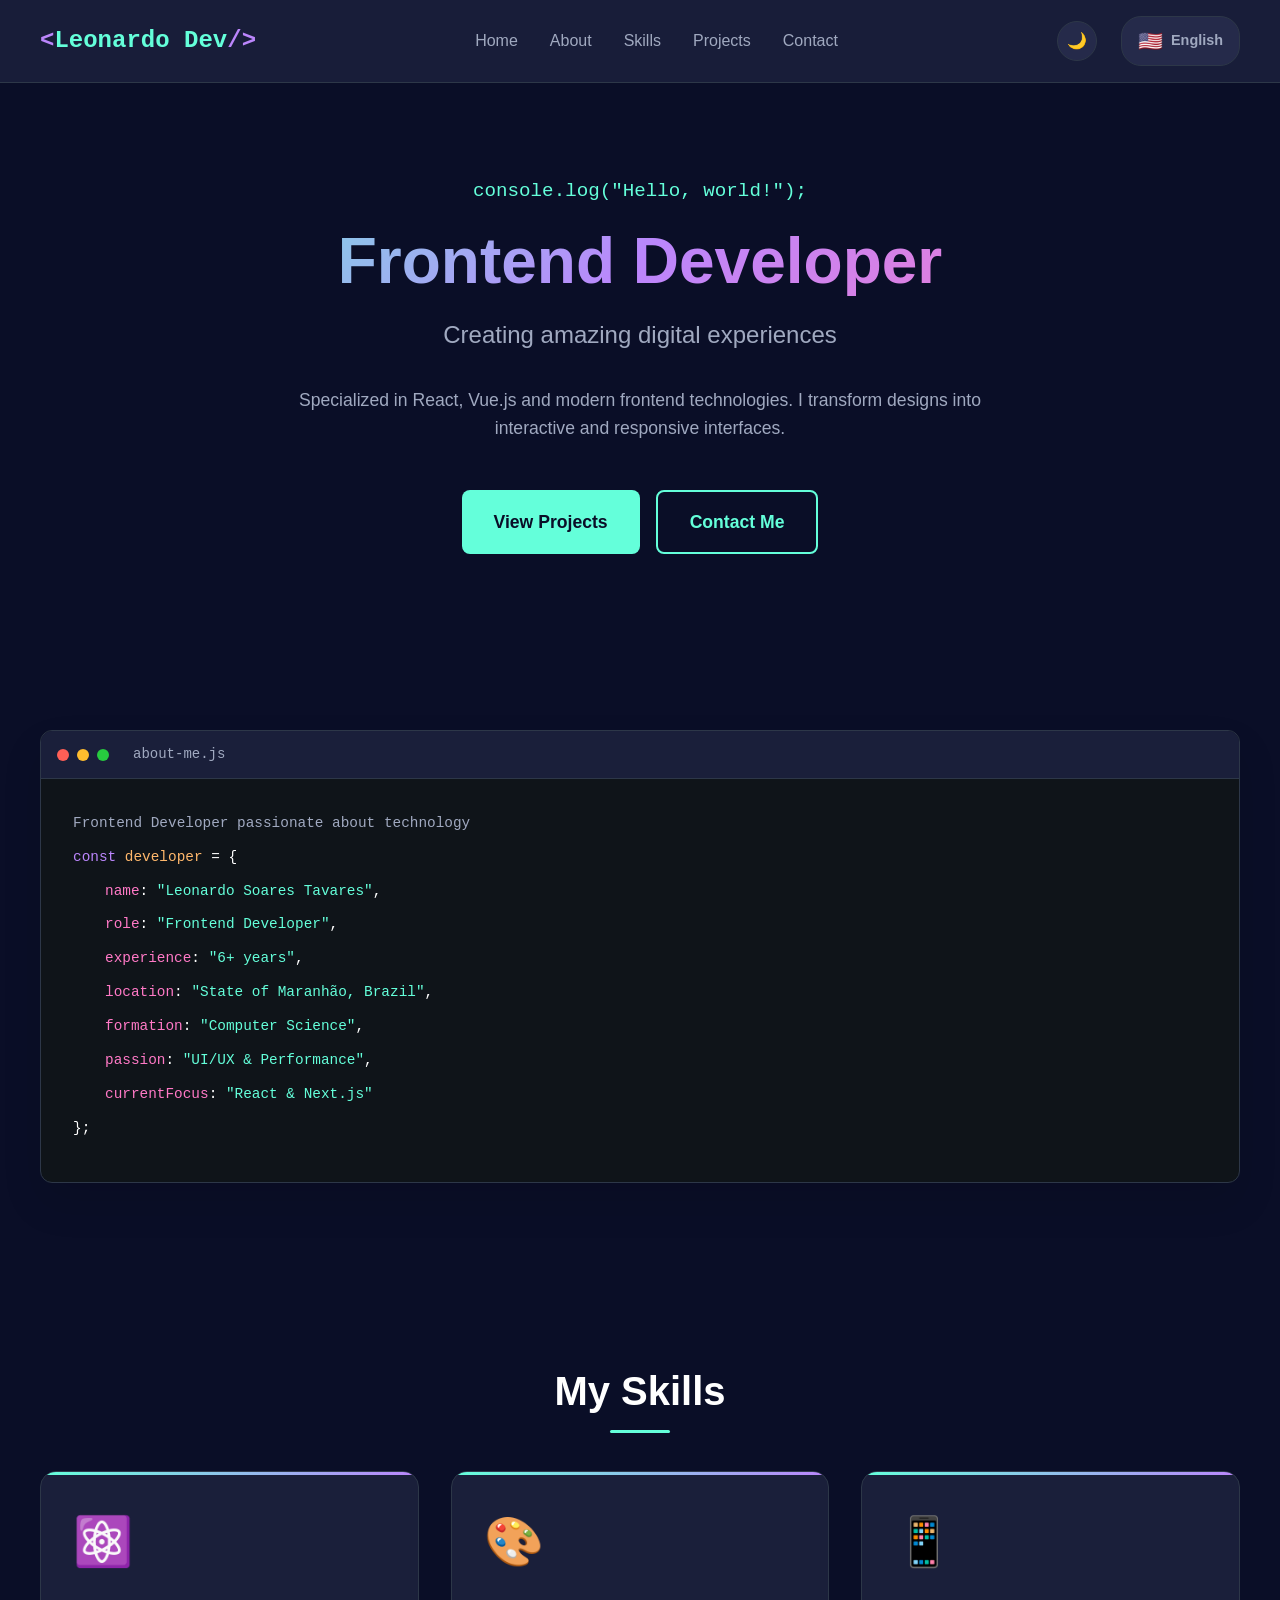
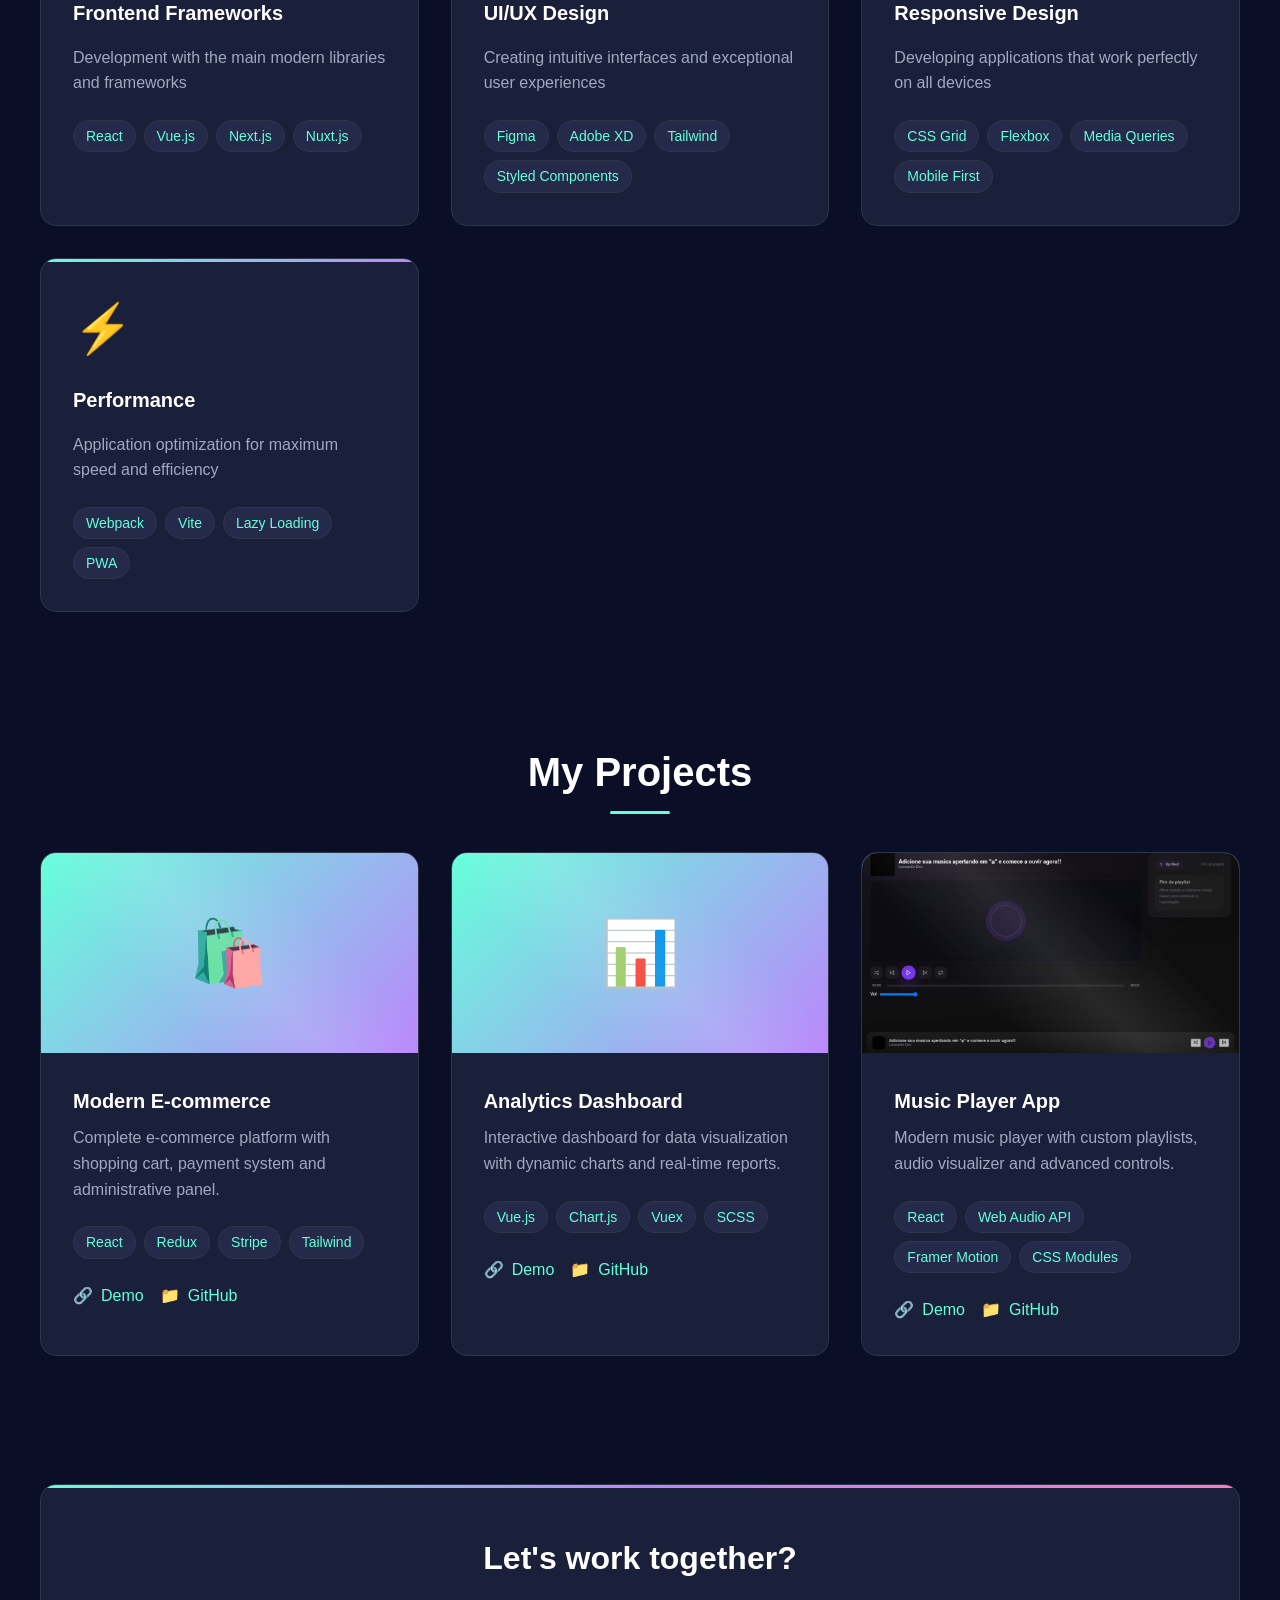
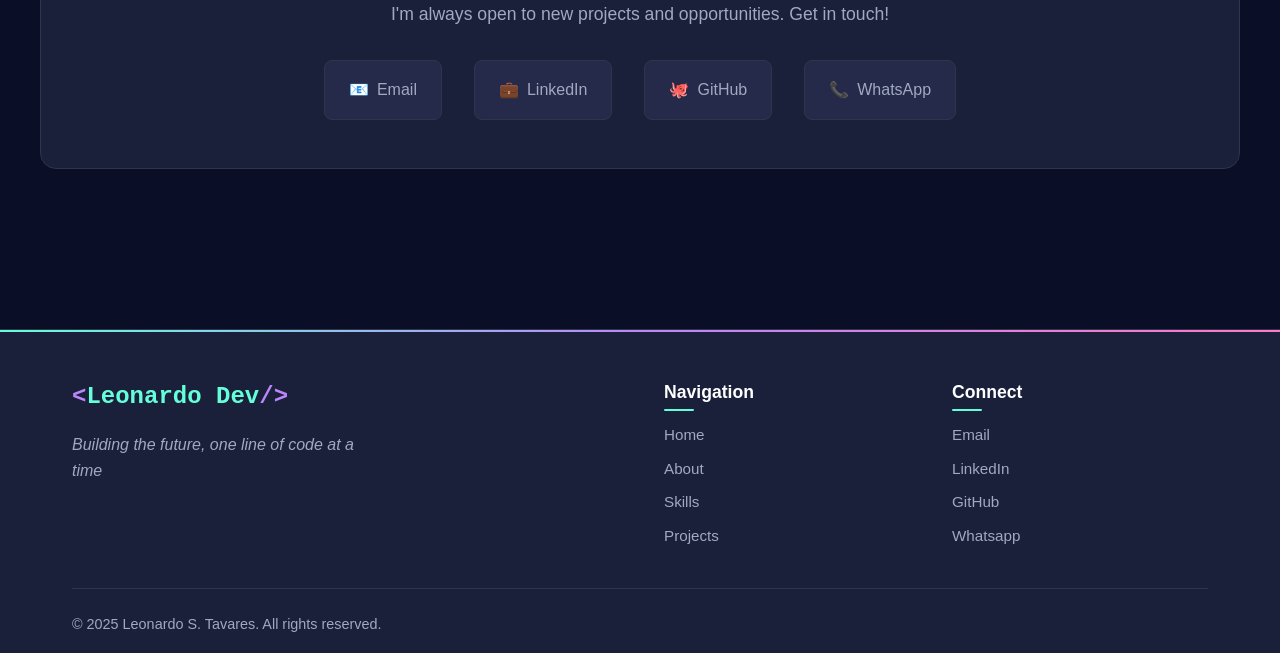
==== commit e2aba0b1: "Refactor code structure for improved readability and maintainability" ====
--- a/index.html
+++ b/index.html
@@ -1,90 +1,420 @@
 <!DOCTYPE html>
-<html>
+<html lang="pt">
 <head>
     <meta charset="UTF-8">
     <meta name="viewport" content="width=device-width, initial-scale=1.0">
-    <title>Leonardo Dev</title>
-    <style>
-        :root {
-            --bg-primary: #0a0e27;
-            --accent: #64ffda;
-            --text-secondary: #a0a9c0;
-        }
-        body {
-            margin: 0;
-            padding: 0;
-            display: flex;
-            justify-content: center;
-            align-items: center;
-            min-height: 100vh;
-            background-color: var(--bg-primary);
-            font-family: 'Inter', -apple-system, BlinkMacSystemFont, sans-serif;
-        }
-        .preloader {
-            text-align: center;
-            animation: fadeIn 0.5s ease-in;
-        }
-        .spinner {
-            width: 50px;
-            height: 50px;
-            border: 3px solid var(--accent);
-            border-top-color: transparent;
-            border-radius: 50%;
-            animation: spin 1s linear infinite;
-            margin: 0 auto 20px;
-        }
-        .message {
-            color: var(--accent);
-            margin-bottom: 10px;
-            font-size: 1.2rem;
-        }
-        .submessage {
-            color: var(--text-secondary);
-            font-size: 0.9rem;
-        }
-        @keyframes spin {
-            to { transform: rotate(360deg); }
-        }
-        @keyframes fadeIn {
-            from { opacity: 0; }
-            to { opacity: 1; }
-        }
-    </style>
+    <title>Leonardo - Front-end Developer</title>
+    <meta property="og:site_name" content="Leonardo Dev" />
+    <meta name="description" content="Portfólio de Leonardo S. Tavares, desenvolvedor web e criador de projetos em React e Next.js.">
+    <meta name="author" content="Leonardo Soares Tavares">
+    <meta name="keywords" content="Leonardo Dev, portfólio Leonardo Dev, desenvolvedor web, programador frontend, React, Next.js, projetos web, site pessoal, desenvolvimento de sites, JavaScript, TypeScript, web design, aplicações web, software developer, freelancer web, portfolio online, coding projects, web developer Brazil">
+    <meta name="theme-color" content="#F80202">
+
+
+    <link rel="stylesheet" href="style.css">
 </head>
-<body>
-    <div class="preloader">
-        <div class="spinner"></div>
-        <div class="message">Leonardo Dev</div>
-        <div class="submessage">Redirecionando... / Redirecting... / リダイレクト中...</div>
+
+
+<body data-theme="dark">
+    <div class="bg-animation" id="bgAnimation"></div>
+    
+    <header class="header">
+        <nav class="nav-container">
+            <div class="logo">Leonardo Dev</div>
+            
+            <ul class="nav-menu" id="navMenu">
+                <li><a href="#home" data-translate="nav-home">Início</a></li>
+                <li><a href="#about" data-translate="nav-about">Sobre</a></li>
+                <li><a href="#skills" data-translate="nav-skills">Skills</a></li>
+                <li><a href="#projects" data-translate="nav-projects">Projetos</a></li>
+                <li><a href="#contact" data-translate="nav-contact">Contato</a></li>
+            </ul>
+
+            <!-- Desktop Controls -->
+            <div class="desktop-controls">
+                <div class="desktop-theme-toggle" id="desktopThemeToggle">
+                    <span id="desktopThemeIcon">🌙</span>
+                </div>
+                <div class="desktop-lang-selector" id="desktopLangSelector">
+                    <div class="selected-lang" id="selectedLang">
+                        <span class="lang-flag" id="selectedLangFlag">🇧🇷</span>
+                        <span class="lang-name" id="selectedLangName">PT</span>
+                    </div>
+                    <ul class="lang-dropdown" id="langDropdown">
+                        <li data-lang="pt" class="active">
+                            <span class="lang-flag">🇧🇷</span>
+                            <span class="lang-name">Português</span>
+                        </li>
+                        <li data-lang="en">
+                            <span class="lang-flag">🇺🇸</span>
+                            <span class="lang-name">English</span>
+                        </li>
+                        <li data-lang="ja">
+                            <span class="lang-flag">🇯🇵</span>
+                            <span class="lang-name">日本語</span>
+                        </li>
+                    </ul>
+                </div>
+            </div>
+
+            <div class="hamburger" id="hamburger">
+                <span></span>
+                <span></span>
+                <span></span>
+            </div>
+        </nav>
+    </header>
+
+    <!-- Mobile Menu -->
+    <div class="menu-overlay" id="menuOverlay"></div>
+    <div class="mobile-menu" id="mobileMenu">
+        <div class="mobile-menu-header">
+            <div class="logo">LeonardoDev</div>
+            <button class="close-menu" id="closeMenu">✕</button>
+        </div>
+
+        <div class="mobile-menu-scrollable-content">
+            <nav class="mobile-nav-links">
+                <a href="#home" data-translate="nav-home">
+                    <span>🏠</span>
+                    <span>Início</span>
+                </a>
+                <a href="#about" data-translate="nav-about">
+                    <span>👨‍💻</span>
+                    <span>Sobre</span>
+                </a>
+                <a href="#skills" data-translate="nav-skills">
+                    <span>⚡</span>
+                    <span>Skills</span>
+                </a>
+                <a href="#projects" data-translate="nav-projects">
+                    <span>🚀</span>
+                    <span>Projetos</span>
+                </a>
+                <a href="#contact" data-translate="nav-contact">
+                    <span>💬</span>
+                    <span>Contato</span>
+                </a>
+            </nav>
+
+            <div class="mobile-controls">
+                <div class="control-group">
+                    <div class="control-label" data-translate="theme-label">Tema</div>
+                    <div class="mobile-theme-toggle">
+                        <div class="theme-info">
+                        </div>
+                        <div class="theme-switch" id="themeSwitch"></div>
+                    </div>
+                </div>
+
+                <div class="control-group">
+                    <div class="control-label" data-translate="language-label">Idioma</div>
+                    <div class="mobile-lang-selector">
+                        <div class="lang-option active" data-lang="pt">
+                            <span class="lang-flag">🇧🇷</span>
+                            <span class="lang-name">Português</span>
+                        </div>
+                        <div class="lang-option" data-lang="en">
+                            <span class="lang-flag">🇺🇸</span>
+                            <span class="lang-name">English</span>
+                        </div>
+                        <div class="lang-option" data-lang="ja">
+                            <span class="lang-flag">🇯🇵</span>
+                            <span class="lang-name">日本語</span>
+                        </div>
+                    </div>
+                </div>
+            </div>
+        </div>
     </div>
 
-    <script>
-        function getBrowserLanguage() {
-            try {
-                const lang = navigator.language.toLowerCase();
-                if (lang.startsWith('pt')) return 'pt';
-                if (lang.startsWith('ja')) return 'ja';
-                return 'en';
-            } catch (e) {
-                return 'en';
-            }
-        }
-
-        function redirectToLanguage() {
-            const supportedLanguages = ['pt', 'en', 'ja'];
-            const path = window.location.pathname;
-            const currentLang = path.split('/')[1];
+    <main class="main">
+        <div class="container">
+            <section id="home" class="hero">
+                <div class="hero-content">
+                    <div class="hero-greeting" data-translate="hero-greeting">console.log("Olá, mundo!");</div>
+                    <h1 class="hero-title" data-translate="hero-title">Frontend Developer</h1>
+                    <p class="hero-subtitle" data-translate="hero-subtitle">Criando experiências digitais incríveis</p>
+                    <p class="hero-description" data-translate="hero-description">
+                        Especializado em React, Vue.js e tecnologias modernas de frontend. 
+                        Transformo designs em interfaces interativas e responsivas.
+                    </p>
+                    <div class="cta-buttons">
+                        <a href="#projects" class="cta-button" data-translate="hero-cta1">
+                            <span>🚀</span>
+                            <span>Ver Projetos</span>
+                        </a>
+                        <a href="#contact" class="cta-button secondary" data-translate="hero-cta2">
+                            <span>💬</span>
+                            <span>Fale Comigo</span>
+                        </a>
+                    </div>
+                </div>
+            </section>
+
+            <section id="about" class="section">
+                <div class="code-window">
+                    <div class="code-header">
+                        <div class="code-dots">
+                            <div class="dot red"></div>
+                            <div class="dot yellow"></div>
+                            <div class="dot green"></div>
+                        </div>
+                        <div class="code-title">about-me.js</div>
+                    </div>
+                    <div class="code-content">
+                        <div class="code-line">
+                            <span class="comment" data-translate="about-comment">// Desenvolvedor Frontend apaixonado por tecnologia</span>
+                        </div>
+                        <div class="code-line">
+                            <span class="keyword">const</span> <span class="function">developer</span> = {
+                        </div>
+                        <div class="code-line" style="margin-left: 2rem;">
+                            <span class="property">name</span>: <span class="string">"Leonardo Soares Tavares"</span>,
+                        </div>
+                        <div class="code-line" style="margin-left: 2rem;">
+                            <span class="property">role</span>: <span class="string" data-translate="about-role">"Frontend Developer"</span>,
+                        </div>
+                        <div class="code-line" style="margin-left: 2rem;">
+                            <span class="property">experience</span>: <span class="string" data-translate="about-experience">"6+ anos"</span>,
+                        </div>
+                        <div class="code-line" style="margin-left: 2rem;">
+                            <span class="property">location</span>: <span class="string" data-translate="about-location">"Maranhão, Brasil"</span>,
+                        </div>
+                        <div class="code-line" style="margin-left: 2rem;">
+                            <span class="property">formation</span>: <span class="string" data-translate="about-formation">"Ciência da Computação"</span>,
+                        </div>
+                        <div class="code-line" style="margin-left: 2rem;">
+                            <span class="property">passion</span>: <span class="string" data-translate="about-passion">"UI/UX e Performance"</span>,
+                        </div>
+                        <div class="code-line" style="margin-left: 2rem;">
+                            <span class="property">currentFocus</span>: <span class="string" data-translate="about-focus">"React & Next.js"</span>
+                        </div>
+                        <div class="code-line">};</div>
+                    </div>
+                </div>
+            </section>
+
+            <section id="skills" class="section">
+                <h2 class="section-title" data-translate="skills-title">Minhas Skills</h2>
+                <div class="skills-grid">
+                    <div class="skill-card">
+                        <div class="skill-icon">⚛️</div>
+                        <h3 class="skill-title">Frontend Frameworks</h3>
+                        <p class="skill-description" data-translate="skill1-desc">
+                            Desenvolvimento com as principais bibliotecas e frameworks modernos
+                        </p>
+                        <div class="skill-tech">
+                            <span class="tech-tag">React</span>
+                            <span class="tech-tag">Vue.js</span>
+                            <span class="tech-tag">Next.js</span>
+                            <span class="tech-tag">Nuxt.js</span>
+                        </div>
+                    </div>
+
+                    <div class="skill-card">
+                        <div class="skill-icon">🎨</div>
+                        <h3 class="skill-title">UI/UX Design</h3>
+                        <p class="skill-description" data-translate="skill2-desc">
+                            Criação de interfaces intuitivas e experiências de usuário excepcionais
+                        </p>
+                        <div class="skill-tech">
+                            <span class="tech-tag">Figma</span>
+                            <span class="tech-tag">Adobe XD</span>
+                            <span class="tech-tag">Tailwind</span>
+                            <span class="tech-tag">Styled Components</span>
+                        </div>
+                    </div>
+
+                    <div class="skill-card">
+                        <div class="skill-icon">📱</div>
+                        <h3 class="skill-title">Responsive Design</h3>
+                        <p class="skill-description" data-translate="skill3-desc">
+                            Desenvolvimento de aplicações que funcionam perfeitamente em todos os dispositivos
+                        </p>
+                        <div class="skill-tech">
+                            <span class="tech-tag">CSS Grid</span>
+                            <span class="tech-tag">Flexbox</span>
+                            <span class="tech-tag">Media Queries</span>
+                            <span class="tech-tag">Mobile First</span>
+                        </div>
+                    </div>
+
+                    <div class="skill-card">
+                        <div class="skill-icon">⚡</div>
+                        <h3 class="skill-title">Performance</h3>
+                        <p class="skill-description" data-translate="skill4-desc">
+                            Otimização de aplicações para máxima velocidade e eficiência
+                        </p>
+                        <div class="skill-tech">
+                            <span class="tech-tag">Webpack</span>
+                            <span class="tech-tag">Vite</span>
+                            <span class="tech-tag">Lazy Loading</span>
+                            <span class="tech-tag">PWA</span>
+                        </div>
+                    </div>
+                </div>
+            </section>
+
+            <section id="projects" class="section">
+                <h2 class="section-title" data-translate="projects-title">Meus Projetos</h2>
+                <div class="projects-grid">
+                    <div class="project-card">
+                        <div class="project-image">🛍️</div>
+                        <div class="project-content">
+                            <h3 class="project-title" data-translate="project1-title">E-commerce Moderno</h3>
+                            <p class="project-description" data-translate="project1-desc">
+                                Plataforma de e-commerce completa com carrinho de compras, sistema de pagamento e painel administrativo.
+                            </p>
+                            <div class="project-tech">
+                                <span class="tech-tag">React</span>
+                                <span class="tech-tag">Redux</span>
+                                <span class="tech-tag">Stripe</span>
+                                <span class="tech-tag">Tailwind</span>
+                            </div>
+                            <div class="project-links">
+                                <a href="#" class="project-link">
+                                    <span>🔗</span>
+                                    <span>Demo</span>
+                                </a>
+                                <a href="#" class="project-link">
+                                    <span>📁</span>
+                                    <span>GitHub</span>
+                                </a>
+                            </div>
+                        </div>
+                    </div>
+
+                    <div class="project-card">
+                        <div class="project-image">📊</div>
+                        <div class="project-content">
+                            <h3 class="project-title" data-translate="project2-title">Dashboard Analytics</h3>
+                            <p class="project-description" data-translate="project2-desc">
+                                Dashboard interativo para visualização de dados com gráficos dinâmicos e relatórios em tempo real.
+                            </p>
+                            <div class="project-tech">
+                                <span class="tech-tag">Vue.js</span>
+                                <span class="tech-tag">Chart.js</span>
+                                <span class="tech-tag">Vuex</span>
+                                <span class="tech-tag">SCSS</span>
+                            </div>
+                            <div class="project-links">
+                                <a href="#" class="project-link">
+                                    <span>🔗</span>
+                                    <span>Demo</span>
+                                </a>
+                                <a href="#" class="project-link">
+                                    <span>📁</span>
+                                    <span>GitHub</span>
+                                </a>
+                            </div>
+                        </div>
+                    </div>
+
+                    <div class="project-card">
+                        <div class="project-image">
+                            <img src="images/music-player-photo.png" alt="Music Player App Screenshot">
+                        </div>
+                        <div class="project-content">
+                            <h3 class="project-title" data-translate="project3-title">Music Player App</h3>
+                            <p class="project-description" data-translate="project3-desc">
+                                Player de música moderno com playlists personalizadas, visualizador de áudio e controles avançados.
+                            </p>
+                            <div class="project-tech">
+                                <span class="tech-tag">React</span>
+                                <span class="tech-tag">Web Audio API</span>
+                                <span class="tech-tag">Framer Motion</span>
+                                <span class="tech-tag">CSS Modules</span>
+                            </div>
+                            <div class="project-links">
+                                <a href="https://music-player-sigma-tan-42.vercel.app/" class="project-link">
+                                    <span>🔗</span>
+                                    <span>Demo</span>
+                                </a>
+                                <a href="https://github.com/Leonardo-ST/music-player" class="project-link">
+                                    <span>📁</span>
+                                    <span>GitHub</span>
+                                </a>
+                            </div>
+                        </div>
+                    </div>
+                </div>
+            </section>
+
+            <section id="contact" class="section">
+                <div class="contact">
+                    <h2 class="contact-title" data-translate="contact-title">Vamos trabalhar juntos?</h2>
+                    <p class="contact-description" data-translate="contact-description">
+                        Estou sempre aberto a novos projetos e oportunidades. Entre em contato!
+                    </p>
+                    <div class="contact-links">
+                        <a href="mailto:contact@leonardodev.fun" class="contact-link">
+                            <span>📧</span>
+                            <span>Email</span>
+                        </a>
+                        <a href="https://www.linkedin.com/in/leonardo-soares-tavares-26232a229/" target="_blank" rel="noopener noreferrer" class="contact-link">
+                            <span>💼</span>
+                            <span>LinkedIn</span>
+                        </a>
+                        <a href="https://github.com/Leonardo-ST" target="_blank" rel="noopener noreferrer" class="contact-link">
+                            <span>🐙</span>
+                            <span>GitHub</span>
+                        </a>
+                        <a href="https://wa.me/98920028190" target="_blank" rel="noopener noreferrer" class="contact-link">
+                            <span>📞</span>
+                            <span>WhatsApp</span>
+                        </a>
+                    </div>
+                </div>
+            </section>
+        </div>
+    </main>
+
+    <footer class="footer">
+        <div class="footer-container">
+            <div class="footer-content">
+                <div class="footer-logo">
+                    <div class="logo">Leonardo Dev</div>
+                    <p class="footer-tagline" data-translate="footer-tagline">Criando o futuro, uma linha de código por vez</p>
+                </div>
+                
+                <div class="footer-links">
+                    <div class="footer-section">
+                        <h4 data-translate="footer-navigation">Navegação</h4>
+                        <ul>
+                            <li><a href="#home" data-translate="nav-home">Início</a></li>
+                            <li><a href="#about" data-translate="nav-about">Sobre</a></li>
+                            <li><a href="#skills" data-translate="nav-skills">Skills</a></li>
+                            <li><a href="#projects" data-translate="nav-projects">Projetos</a></li>
+                        </ul>
+                    </div>
+                    
+                    <div class="footer-section">
+                        <h4 data-translate="footer-connect">Conecte-se</h4>
+                        <ul>
+                            <li><a href="mailto:contact@gmail.fun">Email</a></li>
+                            <li><a href="https://www.linkedin.com/in/leonardo-soares-tavares-26232a229/" target="_blank" rel="noopener noreferrer">LinkedIn</a></li>
+                            <li><a href="https://github.com/Leonardo-ST" target="_blank" rel="noopener noreferrer">GitHub</a></li>
+                            <li><a href="https://wa.me/98920028190" target="_blank" rel="noopener noreferrer">Whatsapp</a></li>
+                        </ul>
+                    </div>
+                </div>
+            </div>
             
-            if (supportedLanguages.includes(currentLang)) {
-                return;
-            }
-
-            const browserLang = getBrowserLanguage();
-            const baseUrl = window.location.origin;
-            window.location.href = `${baseUrl}/${browserLang}/`;
-        }
-
-        window.addEventListener('load', redirectToLanguage);
-    </script>
+            <div class="footer-bottom">
+                <div class="footer-divider"></div>
+                <div class="footer-credits">
+                    <p>&copy; 2025 Leonardo S. Tavares. <span data-translate="footer-rights">Todos os direitos reservados.</span></p>
+                </div>
+            </div>
+        </div>
+    </footer>
+
+    <script src="script.js"></script>
 </body>
-</html>+
+</html>
+
+
+
+
--- a/style.css
+++ b/style.css
@@ -0,0 +1,1150 @@
+body {
+    box-sizing: border-box;
+}
+
+* {
+    margin: 0;
+    padding: 0;
+    box-sizing: border-box;
+}
+
+:root {
+    --bg-primary: #0a0e27;
+    --bg-secondary: #1a1f3a;
+    --bg-tertiary: #252a4a;
+    --text-primary: #ffffff;
+    --text-secondary: #a0a9c0;
+    --accent: #64ffda;
+    --accent-hover: #4fd3b8;
+    --purple: #bb86fc;
+    --pink: #ff79c6;
+    --orange: #ffb86c;
+    --border: #2d3748;
+    --code-bg: #0f1419;
+    --shadow: rgba(100, 255, 218, 0.1);
+}
+
+[data-theme="light"] {
+    --bg-primary: #ffffff;
+    --bg-secondary: #f8fafc;
+    --bg-tertiary: #e2e8f0;
+    --text-primary: #1a202c;
+    --text-secondary: #4a5568;
+    --accent: #0891b2;
+    --accent-hover: #0e7490;
+    --purple: #7c3aed;
+    --pink: #ec4899;
+    --orange: #f59e0b;
+    --border: #e2e8f0;
+    --code-bg: #f1f5f9;
+    --shadow: rgba(8, 145, 178, 0.1);
+}
+
+body {
+    font-family: 'Inter', -apple-system, BlinkMacSystemFont, sans-serif;
+    background-color: var(--bg-primary);
+    color: var(--text-primary);
+    line-height: 1.6;
+    transition: all 0.3s ease;
+    overflow-x: hidden;
+}
+
+
+.bg-animation {
+    position: fixed;
+    top: 0;
+    left: 0;
+    width: 100%;
+    height: 100%;
+    z-index: -1;
+    opacity: 0.1;
+}
+
+.floating-code {
+    position: absolute;
+    font-family: 'Courier New', monospace;
+    font-size: 14px;
+    color: var(--accent);
+    animation: float 20s infinite linear;
+    opacity: 0.3;
+}
+
+@keyframes float {
+    0% {
+        transform: translateY(100vh) rotate(0deg);
+        opacity: 0;
+    }
+    10% {
+        opacity: 0.3;
+    }
+    90% {
+        opacity: 0.3;
+    }
+    100% {
+        transform: translateY(-100px) rotate(360deg);
+        opacity: 0;
+    }
+}
+
+
+.header {
+    position: fixed;
+    top: 0;
+    left: 0;
+    right: 0;
+    background: rgba(26, 31, 58, 0.95);
+    backdrop-filter: blur(20px);
+    border-bottom: 1px solid var(--border);
+    z-index: 1000;
+    padding: 1rem 2rem;
+    transition: all 0.3s ease;
+}
+
+[data-theme="light"] .header {
+    background: rgba(248, 250, 252, 0.95);
+}
+
+.nav-container {
+    display: flex;
+    justify-content: space-between;
+    align-items: center;
+    max-width: 1200px;
+    margin: 0 auto;
+}
+
+.logo {
+    font-size: 1.5rem;
+    font-weight: 700;
+    color: var(--accent);
+    font-family: 'Courier New', monospace;
+    position: relative;
+}
+
+.logo::before {
+    content: '<';
+    color: var(--purple);
+}
+
+.logo::after {
+    content: '/>';
+    color: var(--purple);
+}
+
+.nav-menu {
+    display: flex;
+    list-style: none;
+    gap: 2rem;
+    align-items: center;
+}
+
+.nav-menu a {
+    color: var(--text-secondary);
+    text-decoration: none;
+    transition: all 0.3s ease;
+    font-weight: 500;
+    position: relative;
+    padding: 0.5rem 0;
+}
+
+.nav-menu a::before {
+    content: '';
+    position: absolute;
+    bottom: 0;
+    left: 0;
+    width: 0;
+    height: 2px;
+    background: var(--accent);
+    transition: width 0.3s ease;
+}
+
+.nav-menu a:hover::before {
+    width: 100%;
+}
+
+.nav-menu a:hover {
+    color: var(--accent);
+}
+
+.hamburger {
+    display: none;
+    flex-direction: column;
+    cursor: pointer;
+    gap: 4px;
+}
+
+.hamburger span {
+    width: 25px;
+    height: 3px;
+    background: var(--text-primary);
+    transition: all 0.3s ease;
+    border-radius: 2px;
+}
+
+.hamburger.active span:nth-child(1) {
+    transform: rotate(45deg) translate(5px, 5px);
+}
+
+.hamburger.active span:nth-child(2) {
+    opacity: 0;
+}
+
+.hamburger.active span:nth-child(3) {
+    transform: rotate(-45deg) translate(7px, -6px);
+}
+
+
+.mobile-menu {
+    position: fixed;
+    top: 0;
+    right: -100%;
+    width: 300px;
+    height: 100vh;
+    background: var(--bg-secondary);
+    border-left: 1px solid var(--border);
+    transition: right 0.3s ease;
+    z-index: 999;
+    padding: 2rem;
+    display: flex;
+    flex-direction: column;
+    gap: 2rem;
+}
+
+.mobile-menu.active {
+    right: 0;
+}
+
+.mobile-menu-header {
+    display: flex;
+    justify-content: space-between;
+    align-items: center;
+    padding-bottom: 1rem;
+    border-bottom: 1px solid var(--border);
+    flex-shrink: 0;
+}
+
+.close-menu {
+    background: none;
+    border: none;
+    color: var(--text-primary);
+    font-size: 1.5rem;
+    cursor: pointer;
+    padding: 0.5rem;
+    border-radius: 0.25rem;
+    transition: all 0.3s ease;
+}
+
+.close-menu:hover {
+    background: var(--bg-tertiary);
+    color: var(--accent);
+}
+
+.mobile-menu-scrollable-content {
+    flex-grow: 1;
+    overflow-y: auto;
+    padding: 1rem 0;
+}
+
+.mobile-menu-scrollable-content::-webkit-scrollbar {
+    width: 5px;
+}
+
+.mobile-menu-scrollable-content::-webkit-scrollbar-track {
+    background: transparent;
+}
+
+.mobile-menu-scrollable-content::-webkit-scrollbar-thumb {
+    background-color: var(--accent-color);
+    border-radius: 10px;
+}
+
+.mobile-nav-links {
+    display: flex;
+    flex-direction: column;
+    gap: 1rem;
+}
+
+.mobile-nav-links a {
+    color: var(--text-secondary);
+    text-decoration: none;
+    padding: 1rem;
+    border-radius: 0.5rem;
+    transition: all 0.3s ease;
+    font-weight: 500;
+    display: flex;
+    align-items: center;
+    gap: 0.75rem;
+}
+
+.mobile-nav-links a:hover {
+    background: var(--bg-tertiary);
+    color: var(--accent);
+    transform: translateX(5px);
+}
+
+.mobile-controls {
+    display: flex;
+    flex-direction: column;
+    gap: 1.5rem;
+    padding-top: 1rem;
+    border-top: 1px solid var(--border);
+}
+
+.control-group {
+    display: flex;
+    flex-direction: column;
+    gap: 0.75rem;
+}
+
+.control-label {
+    font-size: 0.875rem;
+    font-weight: 600;
+    color: var(--text-primary);
+    text-transform: uppercase;
+    letter-spacing: 0.5px;
+}
+
+/* Theme Toggle in Mobile */
+.mobile-theme-toggle {
+    display: flex;
+    align-items: center;
+    justify-content: space-between;
+    padding: 1rem;
+    background: var(--bg-tertiary);
+    border-radius: 0.5rem;
+    border: 1px solid var(--border);
+}
+
+.theme-info {
+    display: flex;
+    align-items: center;
+    gap: 0.75rem;
+    color: var(--text-secondary);
+}
+
+.theme-switch {
+    position: relative;
+    width: 60px;
+    height: 30px;
+    background: var(--bg-primary);
+    border-radius: 15px;
+    border: 2px solid var(--border);
+    cursor: pointer;
+    transition: all 0.3s ease;
+    overflow: hidden;
+}
+
+.theme-switch::before {
+    content: '';
+    position: absolute;
+    top: 2px;
+    left: 2px;
+    width: 22px;
+    height: 22px;
+    background: var(--text-primary);
+    border-radius: 50%;
+    transition: all 0.3s ease;
+    box-shadow: 0 2px 4px rgba(0,0,0,0.2);
+}
+
+.theme-switch.active::before {
+    transform: translateX(28px);
+    background: var(--accent);
+}
+
+.theme-switch::after {
+    content: '🌙';
+    position: absolute;
+    top: 50%;
+    left: 8px;
+    transform: translateY(-50%);
+    font-size: 12px;
+    transition: all 0.3s ease;
+}
+
+.theme-switch.active::after {
+    content: '☀️';
+    left: 35px;
+}
+
+/* Language Selector in Mobile */
+.mobile-lang-selector {
+    display: flex;
+    flex-direction: column;
+    gap: 0.75rem;
+}
+
+.lang-option {
+    display: flex;
+    align-items: center;
+    gap: 0.75rem;
+    padding: 1rem;
+    background: var(--bg-tertiary);
+    border: 1px solid var(--border);
+    border-radius: 0.5rem;
+    cursor: pointer;
+    transition: all 0.3s ease;
+    color: var(--text-secondary);
+}
+
+.lang-option:hover {
+    background: var(--accent);
+    color: var(--bg-primary);
+    transform: translateX(5px);
+}
+
+.lang-option.active {
+    background: var(--accent);
+    color: var(--bg-primary);
+    border-color: var(--accent);
+}
+
+.lang-flag {
+    font-size: 1.25rem;
+}
+
+.lang-name {
+    font-weight: 500;
+}
+
+/* Menu Overlay */
+.menu-overlay {
+    position: fixed;
+    top: 0;
+    left: 0;
+    width: 100%;
+    height: 100%;
+    background: rgba(0, 0, 0, 0.5);
+    z-index: 998;
+    opacity: 0;
+    visibility: hidden;
+    transition: all 0.3s ease;
+}
+
+.menu-overlay.active {
+    opacity: 1;
+    visibility: visible;
+}
+
+/* Main Content */
+.main {
+    margin-top: 80px;
+    padding: 2rem;
+}
+
+.container {
+    max-width: 1200px;
+    margin: 0 auto;
+}
+
+/* Hero Section */
+.hero {
+    padding: 4rem 0;
+    text-align: center;
+    position: relative;
+}
+
+.hero-content {
+    position: relative;
+    z-index: 2;
+}
+
+.hero-greeting {
+    font-size: 1.2rem;
+    color: var(--accent);
+    margin-bottom: 1rem;
+    font-family: 'Courier New', monospace;
+}
+
+.hero-title {
+    font-size: 4rem;
+    font-weight: 700;
+    margin-bottom: 1rem;
+    background: linear-gradient(135deg, var(--accent), var(--purple), var(--pink));
+    -webkit-background-clip: text;
+    -webkit-text-fill-color: transparent;
+    background-clip: text;
+    line-height: 1.2;
+}
+
+.hero-subtitle {
+    font-size: 1.5rem;
+    color: var(--text-secondary);
+    margin-bottom: 2rem;
+    max-width: 600px;
+    margin-left: auto;
+    margin-right: auto;
+}
+
+.hero-description {
+    font-size: 1.1rem;
+    color: var(--text-secondary);
+    margin-bottom: 3rem;
+    max-width: 700px;
+    margin-left: auto;
+    margin-right: auto;
+}
+
+.cta-buttons {
+    display: flex;
+    gap: 1rem;
+    justify-content: center;
+    flex-wrap: wrap;
+}
+
+.cta-button {
+    background: var(--accent);
+    color: var(--bg-primary);
+    padding: 1rem 2rem;
+    border: none;
+    border-radius: 0.5rem;
+    font-size: 1.1rem;
+    font-weight: 600;
+    cursor: pointer;
+    transition: all 0.3s ease;
+    text-decoration: none;
+    display: inline-flex;
+    align-items: center;
+    gap: 0.5rem;
+}
+
+.cta-button:hover {
+    background: var(--accent-hover);
+    transform: translateY(-3px);
+    box-shadow: 0 10px 25px var(--shadow);
+}
+
+.cta-button.secondary {
+    background: transparent;
+    color: var(--accent);
+    border: 2px solid var(--accent);
+}
+
+.cta-button.secondary:hover {
+    background: var(--accent);
+    color: var(--bg-primary);
+}
+
+/* Code Window */
+.code-window {
+    background: var(--code-bg);
+    border: 1px solid var(--border);
+    border-radius: 0.75rem;
+    overflow: hidden;
+    margin: 3rem 0;
+    box-shadow: 0 20px 40px rgba(0,0,0,0.1);
+}
+
+.code-header {
+    background: var(--bg-secondary);
+    padding: 0.75rem 1rem;
+    border-bottom: 1px solid var(--border);
+    display: flex;
+    align-items: center;
+    gap: 0.5rem;
+}
+
+.code-dots {
+    display: flex;
+    gap: 0.5rem;
+}
+
+.dot {
+    width: 12px;
+    height: 12px;
+    border-radius: 50%;
+}
+
+.dot.red { background: #ff5f56; }
+.dot.yellow { background: #ffbd2e; }
+.dot.green { background: #27ca3f; }
+
+.code-title {
+    margin-left: 1rem;
+    font-size: 0.875rem;
+    color: var(--text-secondary);
+    font-family: 'Courier New', monospace;
+}
+
+.code-content {
+    padding: 2rem;
+    font-family: 'Courier New', monospace;
+    font-size: 0.9rem;
+    line-height: 1.8;
+    overflow-x: auto;
+}
+
+.code-line {
+    margin-bottom: 0.5rem;
+}
+
+.keyword { color: var(--purple); }
+.string { color: var(--accent); }
+.comment { color: var(--text-secondary); }
+.function { color: var(--orange); }
+.property { color: var(--pink); }
+
+/* Sections */
+.section {
+    padding: 4rem 0;
+}
+
+.section-title {
+    font-size: 2.5rem;
+    font-weight: 700;
+    text-align: center;
+    margin-bottom: 3rem;
+    color: var(--text-primary);
+    position: relative;
+}
+
+.section-title::after {
+    content: '';
+    position: absolute;
+    bottom: -10px;
+    left: 50%;
+    transform: translateX(-50%);
+    width: 60px;
+    height: 3px;
+    background: var(--accent);
+    border-radius: 2px;
+}
+
+/* Skills Grid */
+.skills-grid {
+    display: grid;
+    grid-template-columns: repeat(auto-fit, minmax(280px, 1fr));
+    gap: 2rem;
+    margin-top: 3rem;
+}
+
+.skill-card {
+    background: var(--bg-secondary);
+    padding: 2rem;
+    border-radius: 1rem;
+    border: 1px solid var(--border);
+    transition: all 0.3s ease;
+    position: relative;
+    overflow: hidden;
+}
+
+.skill-card::before {
+    content: '';
+    position: absolute;
+    top: 0;
+    left: 0;
+    right: 0;
+    height: 3px;
+    background: linear-gradient(90deg, var(--accent), var(--purple));
+}
+
+.skill-card:hover {
+    transform: translateY(-10px);
+    box-shadow: 0 20px 40px var(--shadow);
+}
+
+.skill-icon {
+    font-size: 3rem;
+    margin-bottom: 1rem;
+    display: block;
+}
+
+.skill-title {
+    font-size: 1.25rem;
+    font-weight: 600;
+    margin-bottom: 1rem;
+    color: var(--text-primary);
+}
+
+.skill-description {
+    color: var(--text-secondary);
+    margin-bottom: 1.5rem;
+}
+
+.skill-tech {
+    display: flex;
+    flex-wrap: wrap;
+    gap: 0.5rem;
+}
+
+.tech-tag {
+    background: var(--bg-tertiary);
+    color: var(--accent);
+    padding: 0.25rem 0.75rem;
+    border-radius: 1rem;
+    font-size: 0.875rem;
+    border: 1px solid var(--border);
+}
+
+/* Projects Grid */
+.projects-grid {
+    display: grid;
+    grid-template-columns: repeat(auto-fit, minmax(350px, 1fr));
+    gap: 2rem;
+    margin-top: 3rem;
+}
+
+.project-card {
+    background: var(--bg-secondary);
+    border-radius: 1rem;
+    overflow: hidden;
+    border: 1px solid var(--border);
+    transition: all 0.3s ease;
+    position: relative;
+}
+
+.project-card:hover {
+    transform: translateY(-10px);
+    box-shadow: 0 20px 40px var(--shadow);
+}
+
+.project-image {
+    height: 200px;
+    background: linear-gradient(135deg, var(--accent), var(--purple));
+    display: flex;
+    align-items: center;
+    justify-content: center;
+    font-size: 4rem;
+    color: white;
+    position: relative;
+    overflow: hidden;
+}
+
+.project-image img {
+    width: 100%;
+    height: 100%;
+    object-fit: cover;
+    display: block;
+}
+
+.project-image::before {
+    content: '';
+    position: absolute;
+    top: 0;
+    left: 0;
+    right: 0;
+    bottom: 0;
+    background: linear-gradient(45deg, transparent 30%, rgba(255,255,255,0.1) 50%, transparent 70%);
+    animation: shine 3s infinite;
+}
+
+@keyframes shine {
+    0% { transform: translateX(-100%); }
+    100% { transform: translateX(100%); }
+}
+
+.project-content {
+    padding: 2rem;
+}
+
+.project-title {
+    font-size: 1.25rem;
+    font-weight: 600;
+    margin-bottom: 0.5rem;
+    color: var(--text-primary);
+}
+
+.project-description {
+    color: var(--text-secondary);
+    margin-bottom: 1.5rem;
+    line-height: 1.6;
+}
+
+.project-tech {
+    display: flex;
+    flex-wrap: wrap;
+    gap: 0.5rem;
+    margin-bottom: 1.5rem;
+}
+
+.project-links {
+    display: flex;
+    gap: 1rem;
+}
+
+.project-link {
+    color: var(--accent);
+    text-decoration: none;
+    font-weight: 500;
+    transition: all 0.3s ease;
+    display: flex;
+    align-items: center;
+    gap: 0.5rem;
+}
+
+.project-link:hover {
+    color: var(--accent-hover);
+    transform: translateX(5px);
+}
+
+/* Contact Section */
+.contact {
+    background: var(--bg-secondary);
+    border-radius: 1rem;
+    padding: 3rem;
+    text-align: center;
+    border: 1px solid var(--border);
+    position: relative;
+    overflow: hidden;
+}
+
+.contact::before {
+    content: '';
+    position: absolute;
+    top: 0;
+    left: 0;
+    right: 0;
+    height: 3px;
+    background: linear-gradient(90deg, var(--accent), var(--purple), var(--pink));
+}
+
+.contact-title {
+    font-size: 2rem;
+    font-weight: 700;
+    margin-bottom: 1rem;
+    color: var(--text-primary);
+}
+
+.contact-description {
+    color: var(--text-secondary);
+    margin-bottom: 2rem;
+    font-size: 1.1rem;
+}
+
+.contact-links {
+    display: flex;
+    justify-content: center;
+    gap: 2rem;
+    flex-wrap: wrap;
+}
+
+.contact-link {
+    display: flex;
+    align-items: center;
+    gap: 0.5rem;
+    color: var(--text-secondary);
+    text-decoration: none;
+    padding: 1rem 1.5rem;
+    background: var(--bg-tertiary);
+    border: 1px solid var(--border);
+    border-radius: 0.5rem;
+    transition: all 0.3s ease;
+    font-weight: 500;
+}
+
+.contact-link:hover {
+    color: var(--accent);
+    border-color: var(--accent);
+    transform: translateY(-3px);
+    box-shadow: 0 10px 25px var(--shadow);
+}
+
+/* Footer */
+.footer {
+    background: var(--bg-secondary);
+    border-top: 1px solid var(--border);
+    margin-top: 4rem;
+    position: relative;
+    overflow: hidden;
+}
+
+.footer::before {
+    content: '';
+    position: absolute;
+    top: 0;
+    left: 0;
+    right: 0;
+    height: 2px;
+    background: linear-gradient(90deg, var(--accent), var(--purple), var(--pink));
+}
+
+.footer-container {
+    max-width: 1200px;
+    margin: 0 auto;
+    padding: 3rem 2rem 1rem;
+}
+
+.footer-content {
+    display: grid;
+    grid-template-columns: 1fr 1fr;
+    gap: 3rem;
+    margin-bottom: 2rem;
+}
+
+.footer-logo .logo {
+    margin-bottom: 1rem;
+}
+
+.footer-tagline {
+    color: var(--text-secondary);
+    font-style: italic;
+    max-width: 300px;
+}
+
+.footer-links {
+    display: grid;
+    grid-template-columns: 1fr 1fr;
+    gap: 2rem;
+}
+
+.footer-section h4 {
+    color: var(--text-primary);
+    font-size: 1.1rem;
+    font-weight: 600;
+    margin-bottom: 1rem;
+    position: relative;
+}
+
+.footer-section h4::after {
+    content: '';
+    position: absolute;
+    bottom: -5px;
+    left: 0;
+    width: 30px;
+    height: 2px;
+    background: var(--accent);
+    border-radius: 1px;
+}
+
+.footer-section ul {
+    list-style: none;
+}
+
+.footer-section ul li {
+    margin-bottom: 0.5rem;
+}
+
+.footer-section ul li a {
+    color: var(--text-secondary);
+    text-decoration: none;
+    transition: all 0.3s ease;
+    font-size: 0.95rem;
+}
+
+.footer-section ul li a:hover {
+    color: var(--accent);
+    transform: translateX(5px);
+}
+
+.footer-divider {
+    height: 1px;
+    background: var(--border);
+    margin: 2rem 0 1.5rem;
+}
+
+.footer-bottom {
+    text-align: center;
+}
+
+.footer-credits {
+    display: flex;
+    justify-content: space-between;
+    align-items: center;
+    flex-wrap: wrap;
+    gap: 1rem;
+    color: var(--text-secondary);
+    font-size: 0.9rem;
+}
+
+.canva-credit {
+    display: flex;
+    align-items: center;
+    gap: 0.5rem;
+}
+
+.canva-link {
+    display: flex;
+    align-items: center;
+    gap: 0.25rem;
+    color: var(--accent);
+    text-decoration: none;
+    font-weight: 600;
+    transition: all 0.3s ease;
+}
+
+.canva-link:hover {
+    color: var(--accent-hover);
+    transform: translateY(-2px);
+}
+
+.canva-logo {
+    font-size: 1.1rem;
+}
+
+/* Desktop Controls */
+.desktop-controls {
+    display: flex;
+    align-items: center;
+    gap: 1.5rem;
+}
+
+.desktop-theme-toggle {
+    background: var(--bg-tertiary);
+    border: 1px solid var(--border);
+    color: var(--text-primary);
+    width: 40px;
+    height: 40px;
+    border-radius: 50%;
+    display: flex;
+    align-items: center;
+    justify-content: center;
+    cursor: pointer;
+    transition: all 0.3s ease;
+}
+
+.desktop-theme-toggle:hover {
+    background: var(--accent);
+    color: var(--bg-primary);
+    transform: scale(1.1);
+}
+
+.desktop-lang-selector {
+    position: relative;
+}
+
+.selected-lang {
+    display: flex;
+    align-items: center;
+    gap: 0.5rem;
+    cursor: pointer;
+    padding: 0.5rem 1rem;
+    border: 1px solid var(--border);
+    border-radius: 20px;
+    background: var(--bg-tertiary);
+    transition: all 0.3s ease;
+}
+
+.selected-lang:hover {
+    background: var(--bg-secondary);
+}
+
+.selected-lang .lang-name {
+    font-weight: 600;
+    font-size: 0.9rem;
+    color: var(--text-secondary);
+}
+
+.lang-dropdown {
+    position: absolute;
+    top: calc(100% + 10px);
+    right: 0;
+    background: var(--bg-secondary);
+    border: 1px solid var(--border);
+    border-radius: 0.5rem;
+    list-style: none;
+    padding: 0.5rem;
+    width: 160px;
+    box-shadow: 0 10px 20px rgba(0,0,0,0.2);
+    opacity: 0;
+    visibility: hidden;
+    transform: translateY(10px);
+    transition: all 0.3s ease;
+    z-index: 10;
+}
+
+.desktop-lang-selector.open .lang-dropdown {
+    opacity: 1;
+    visibility: visible;
+    transform: translateY(0);
+}
+
+.lang-dropdown li {
+    display: flex;
+    align-items: center;
+    gap: 0.75rem;
+    padding: 0.75rem;
+    border-radius: 0.25rem;
+    cursor: pointer;
+    transition: all 0.2s ease;
+    color: var(--text-secondary);
+}
+
+.lang-dropdown li:hover {
+    background: var(--bg-tertiary);
+    color: var(--accent);
+}
+
+.lang-dropdown li.active {
+    background: var(--accent);
+    color: var(--bg-primary);
+}
+
+/* Desktop Styles */
+@media (min-width: 769px) {
+    .hamburger,
+    .mobile-menu,
+    .menu-overlay {
+        display: none !important;
+    }
+}
+
+/* Mobile Styles */
+@media (max-width: 768px) {
+    .desktop-controls {
+        display: none;
+    }
+
+    .header {
+        padding: 1rem;
+    }
+
+    .nav-menu {
+        display: none;
+    }
+
+    .hamburger {
+        display: flex;
+    }
+
+    .hero-title {
+        font-size: 2.5rem;
+    }
+
+    .hero-subtitle {
+        font-size: 1.2rem;
+    }
+
+    .main {
+        padding: 1rem;
+    }
+
+    .section-title {
+        font-size: 2rem;
+    }
+
+    .cta-buttons {
+        flex-direction: column;
+        align-items: center;
+    }
+
+    .contact-links {
+        flex-direction: column;
+        align-items: center;
+    }
+
+    .skills-grid,
+    .projects-grid {
+        grid-template-columns: 1fr;
+    }
+
+    .footer-container {
+        padding: 2rem 1rem 1rem;
+    }
+
+    .footer-content {
+        grid-template-columns: 1fr;
+        gap: 2rem;
+        text-align: center;
+    }
+
+    .footer-links {
+        grid-template-columns: 1fr;
+        gap: 1.5rem;
+    }
+
+    .footer-credits {
+        flex-direction: column;
+        text-align: center;
+        gap: 0.5rem;
+    }
+
+}
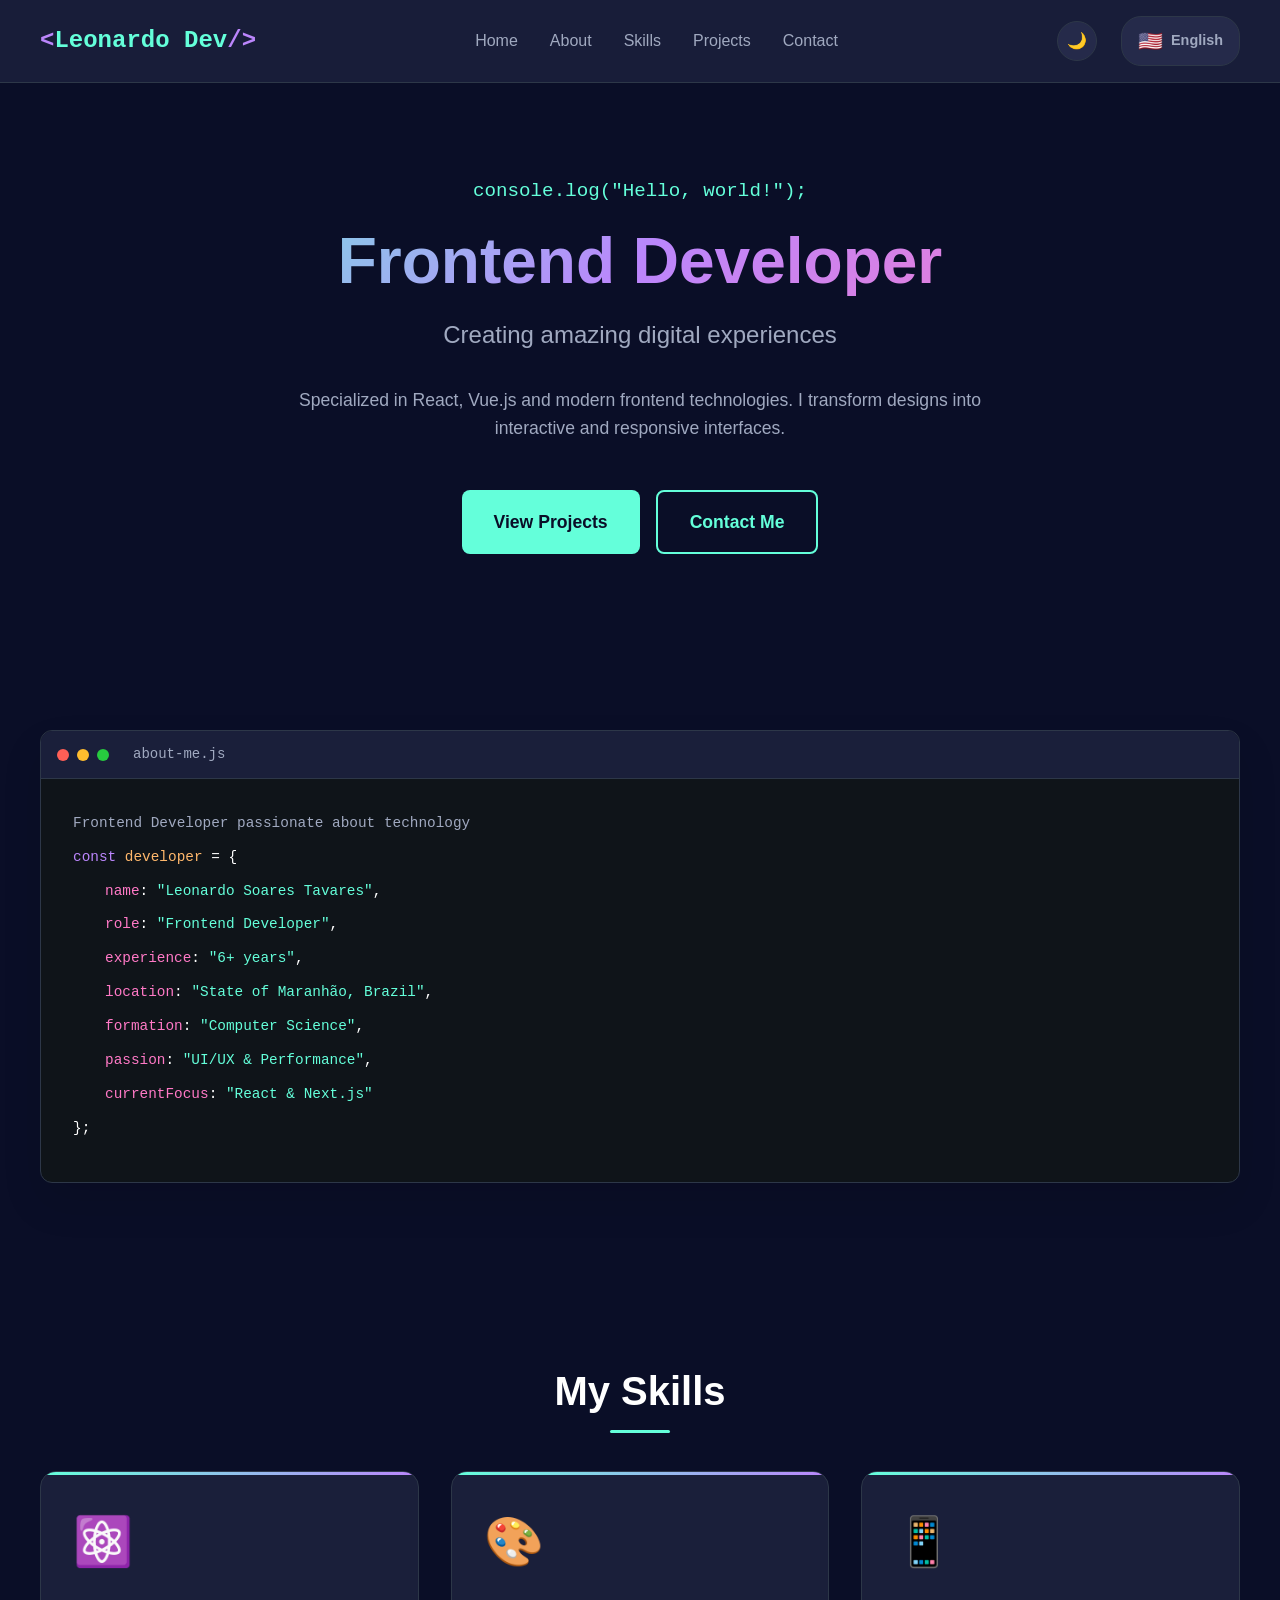
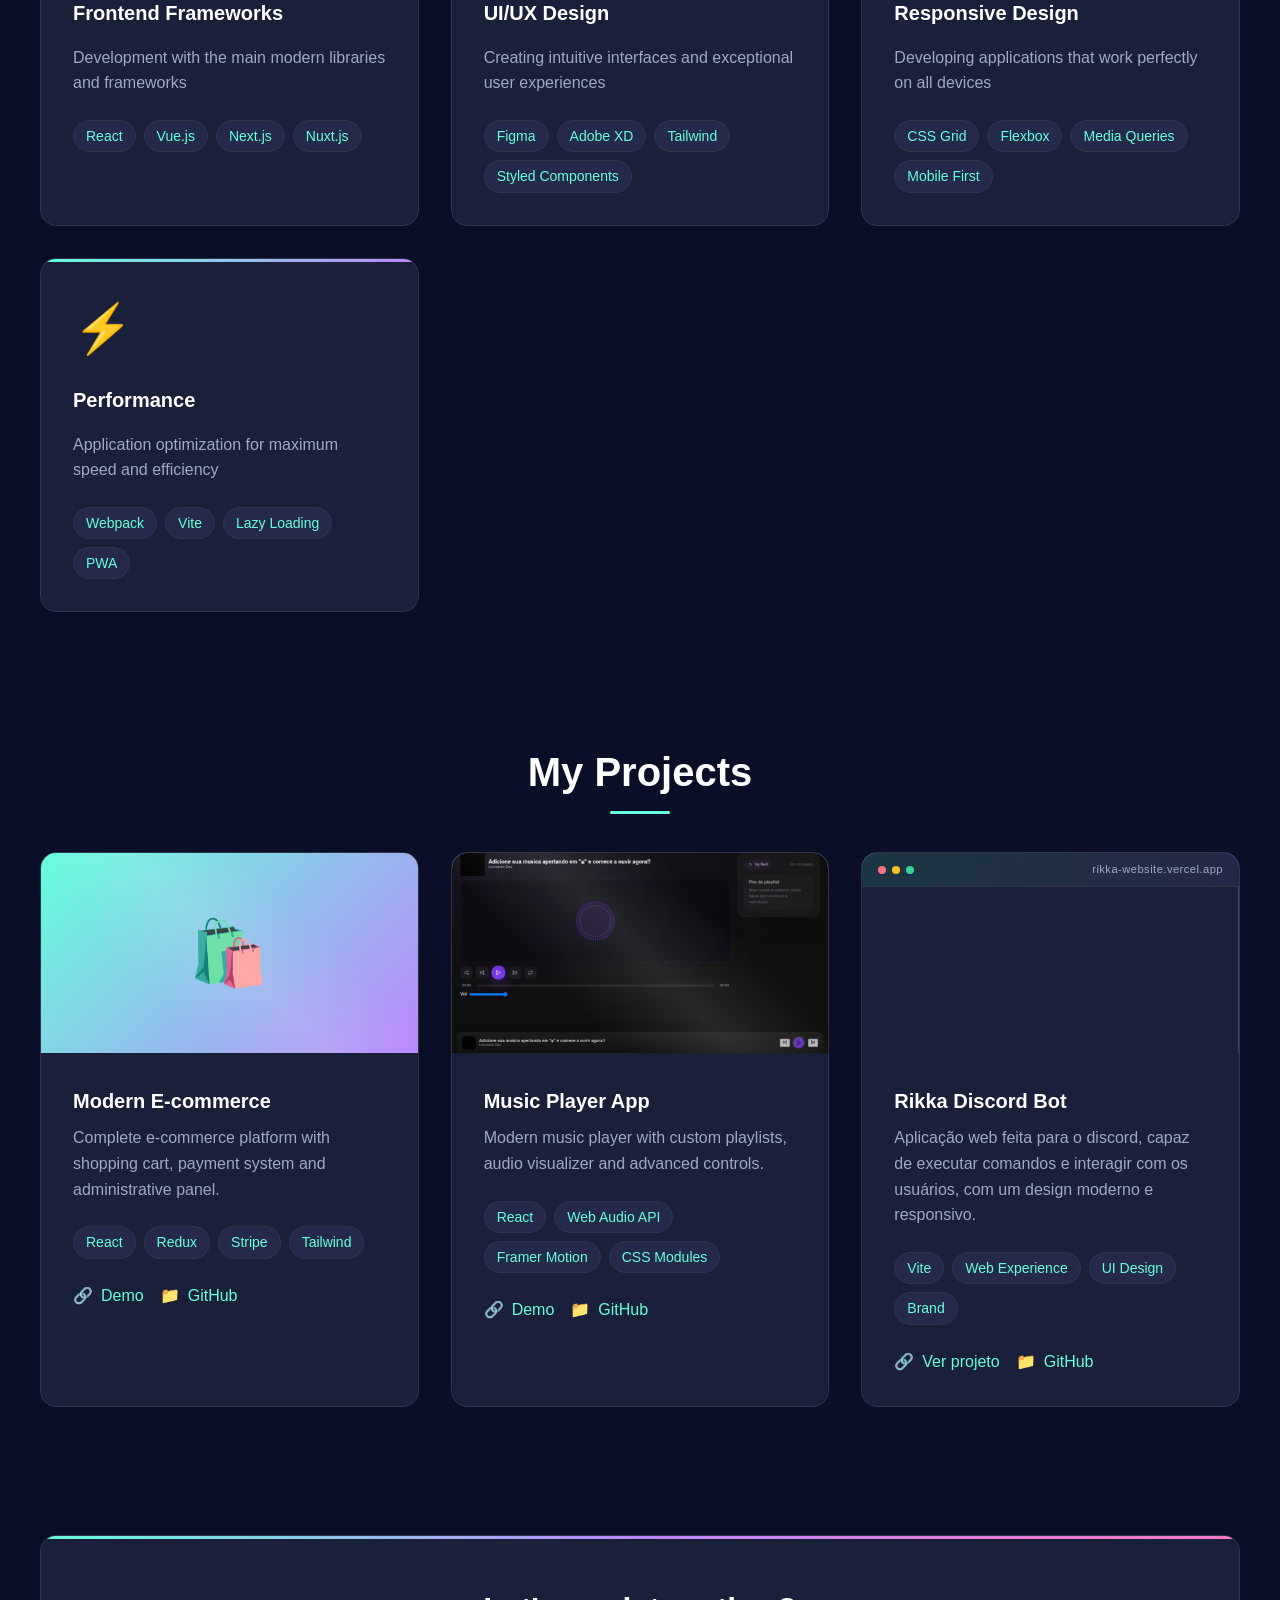
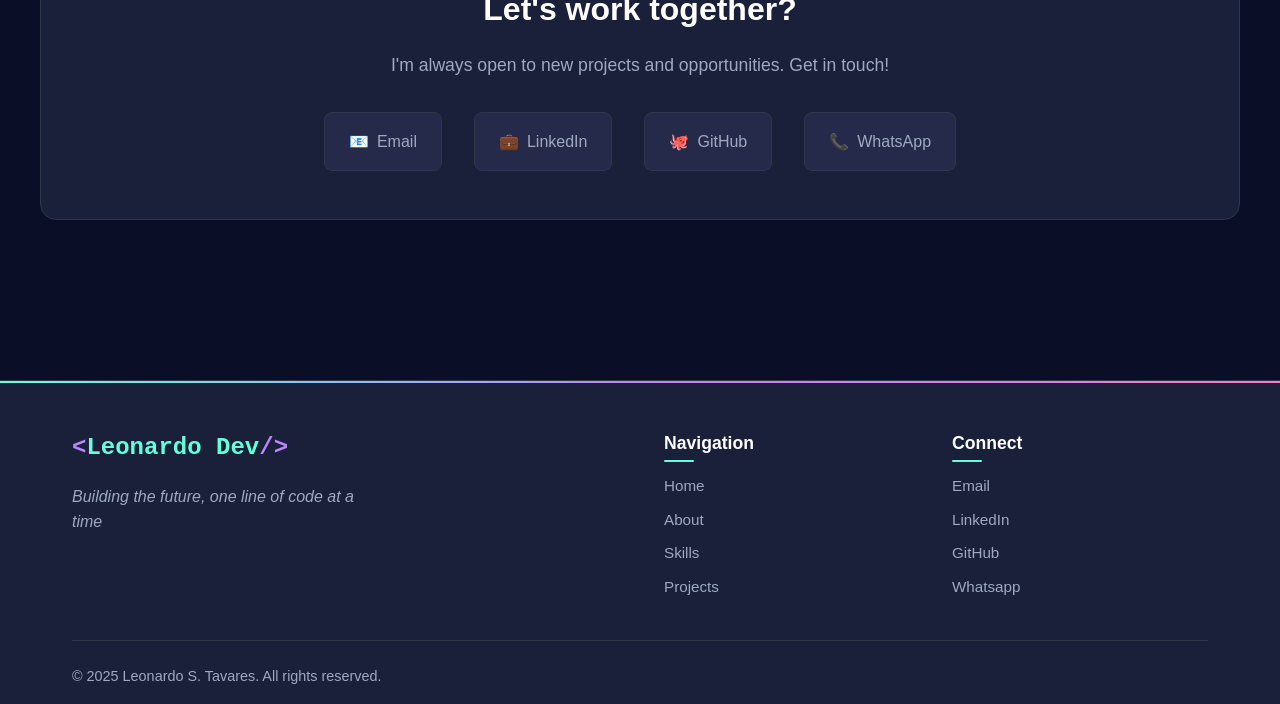
==== commit b332c7b7: "Adiciona novos projetos e implementa visualização ao vivo para o Rikka Discord Bot" ====
--- a/index.html
+++ b/index.html
@@ -286,32 +286,6 @@
                     </div>
 
                     <div class="project-card">
-                        <div class="project-image">📊</div>
-                        <div class="project-content">
-                            <h3 class="project-title" data-translate="project2-title">Dashboard Analytics</h3>
-                            <p class="project-description" data-translate="project2-desc">
-                                Dashboard interativo para visualização de dados com gráficos dinâmicos e relatórios em tempo real.
-                            </p>
-                            <div class="project-tech">
-                                <span class="tech-tag">Vue.js</span>
-                                <span class="tech-tag">Chart.js</span>
-                                <span class="tech-tag">Vuex</span>
-                                <span class="tech-tag">SCSS</span>
-                            </div>
-                            <div class="project-links">
-                                <a href="#" class="project-link">
-                                    <span>🔗</span>
-                                    <span>Demo</span>
-                                </a>
-                                <a href="#" class="project-link">
-                                    <span>📁</span>
-                                    <span>GitHub</span>
-                                </a>
-                            </div>
-                        </div>
-                    </div>
-
-                    <div class="project-card">
                         <div class="project-image">
                             <img src="images/music-player-photo.png" alt="Music Player App Screenshot">
                         </div>
@@ -338,6 +312,55 @@
                             </div>
                         </div>
                     </div>
+
+                    <div class="project-card project-card-rikka">
+                        <div class="project-image project-image-rikka">
+                            <div class="live-preview-shell">
+                                <div class="live-preview-browser">
+                                    <span class="browser-dot browser-dot-red"></span>
+                                    <span class="browser-dot browser-dot-yellow"></span>
+                                    <span class="browser-dot browser-dot-green"></span>
+                                    <span class="browser-address">rikka-website.vercel.app</span>
+                                </div>
+                                <div class="live-preview-frame">
+                                    <iframe class="project-live-iframe"
+                                        src="https://rikka-website.vercel.app/"
+                                        title="Preview ao vivo do site da Rikka"
+                                        loading="lazy"
+                                        tabindex="-1"
+                                        scrolling="no"
+                                        referrerpolicy="no-referrer">
+                                    </iframe>
+                                </div>
+                                <div class="project-image-fallback">
+                                    <span class="fallback-icon">✦</span>
+                                    <span class="fallback-title">Rikka</span>
+                                </div>
+                            </div>
+                        </div>
+                        <div class="project-content">
+                            <h3 class="project-title">Rikka Discord Bot</h3>
+                            <p class="project-description">
+                                Aplicação web feita para o discord, capaz de executar comandos e interagir com os usuários, com um design moderno e responsivo.
+                            </p>
+                            <div class="project-tech">
+                                <span class="tech-tag">Vite</span>
+                                <span class="tech-tag">Web Experience</span>
+                                <span class="tech-tag">UI Design</span>
+                                <span class="tech-tag">Brand</span>
+                            </div>
+                            <div class="project-links">
+                                <a href="https://rikka-website.vercel.app/" class="project-link" target="_blank" rel="noopener noreferrer">
+                                    <span>🔗</span>
+                                    <span>Ver projeto</span>
+                                </a>
+                                <a href="#" class="project-link">
+                                    <span>📁</span>
+                                    <span>GitHub</span>
+                                </a>
+                            </div>
+                        </div>
+                    </div>
                 </div>
             </section>
 
--- a/style.css
+++ b/style.css
@@ -732,6 +732,98 @@
     100% { transform: translateX(100%); }
 }
 
+.project-card-rikka .project-image-rikka {
+    background: radial-gradient(circle at top left, var(--accent), var(--purple));
+}
+
+.live-preview-shell {
+    position: relative;
+    width: 100%;
+    height: 100%;
+    background: rgba(0, 0, 0, 0.2);
+    overflow: hidden;
+}
+
+.live-preview-browser {
+    position: absolute;
+    z-index: 3;
+    top: 0;
+    left: 0;
+    right: 0;
+    height: 34px;
+    background: rgba(15, 23, 42, 0.82);
+    border-bottom: 1px solid var(--border);
+    display: flex;
+    align-items: center;
+    gap: 0.35rem;
+    padding: 0 1rem;
+}
+
+.browser-dot {
+    width: 8px;
+    height: 8px;
+    border-radius: 50%;
+    background: var(--text-secondary);
+}
+
+.browser-dot-red { background: #fb7185; }
+.browser-dot-yellow { background: #fbbf24; }
+.browser-dot-green { background: #34d399; }
+
+.browser-address {
+    margin-left: auto;
+    color: var(--text-secondary);
+    font-size: 0.7rem;
+    letter-spacing: 0.04em;
+}
+
+.live-preview-frame {
+    position: absolute;
+    inset: 34px 0 0 0;
+    transform-origin: top left;
+}
+
+.project-live-iframe {
+    width: 1440px;
+    height: 900px;
+    border: 0;
+    display: block;
+    background: var(--bg-secondary);
+    pointer-events: none;
+    transform-origin: top left;
+}
+
+.project-image-fallback {
+    position: absolute;
+    inset: 0;
+    display: flex;
+    align-items: center;
+    justify-content: center;
+    flex-direction: column;
+    gap: 0.5rem;
+    color: white;
+    background: radial-gradient(circle, rgba(190, 120, 255, 0.6), rgba(40, 20, 90, 0.9));
+    opacity: 0;
+    visibility: hidden;
+    transition: opacity 0.3s ease;
+}
+
+.project-card-rikka .project-image-fallback.visible {
+    opacity: 1;
+    visibility: visible;
+}
+
+.fallback-icon {
+    font-size: 4rem;
+}
+
+.fallback-title {
+    font-size: 1rem;
+    font-weight: 700;
+    letter-spacing: 0.12em;
+    text-transform: uppercase;
+}
+
 .project-content {
     padding: 2rem;
 }
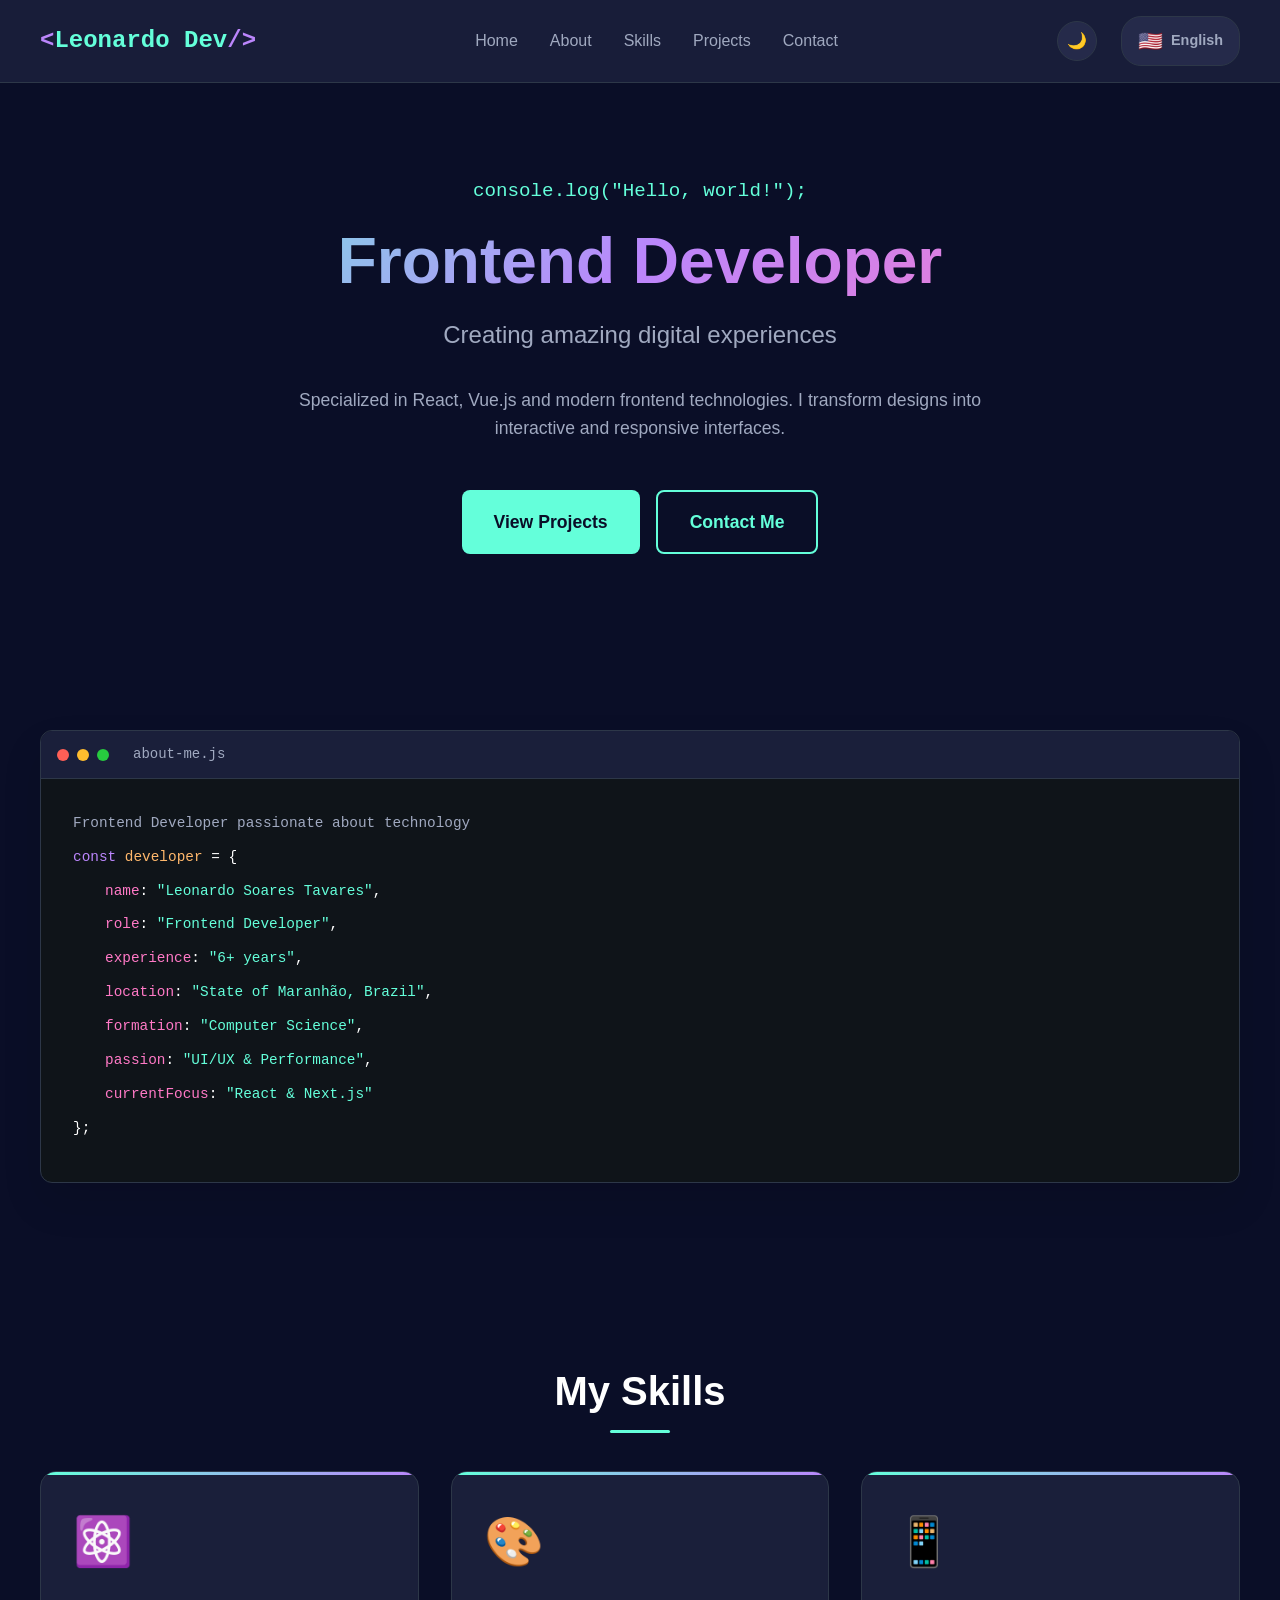
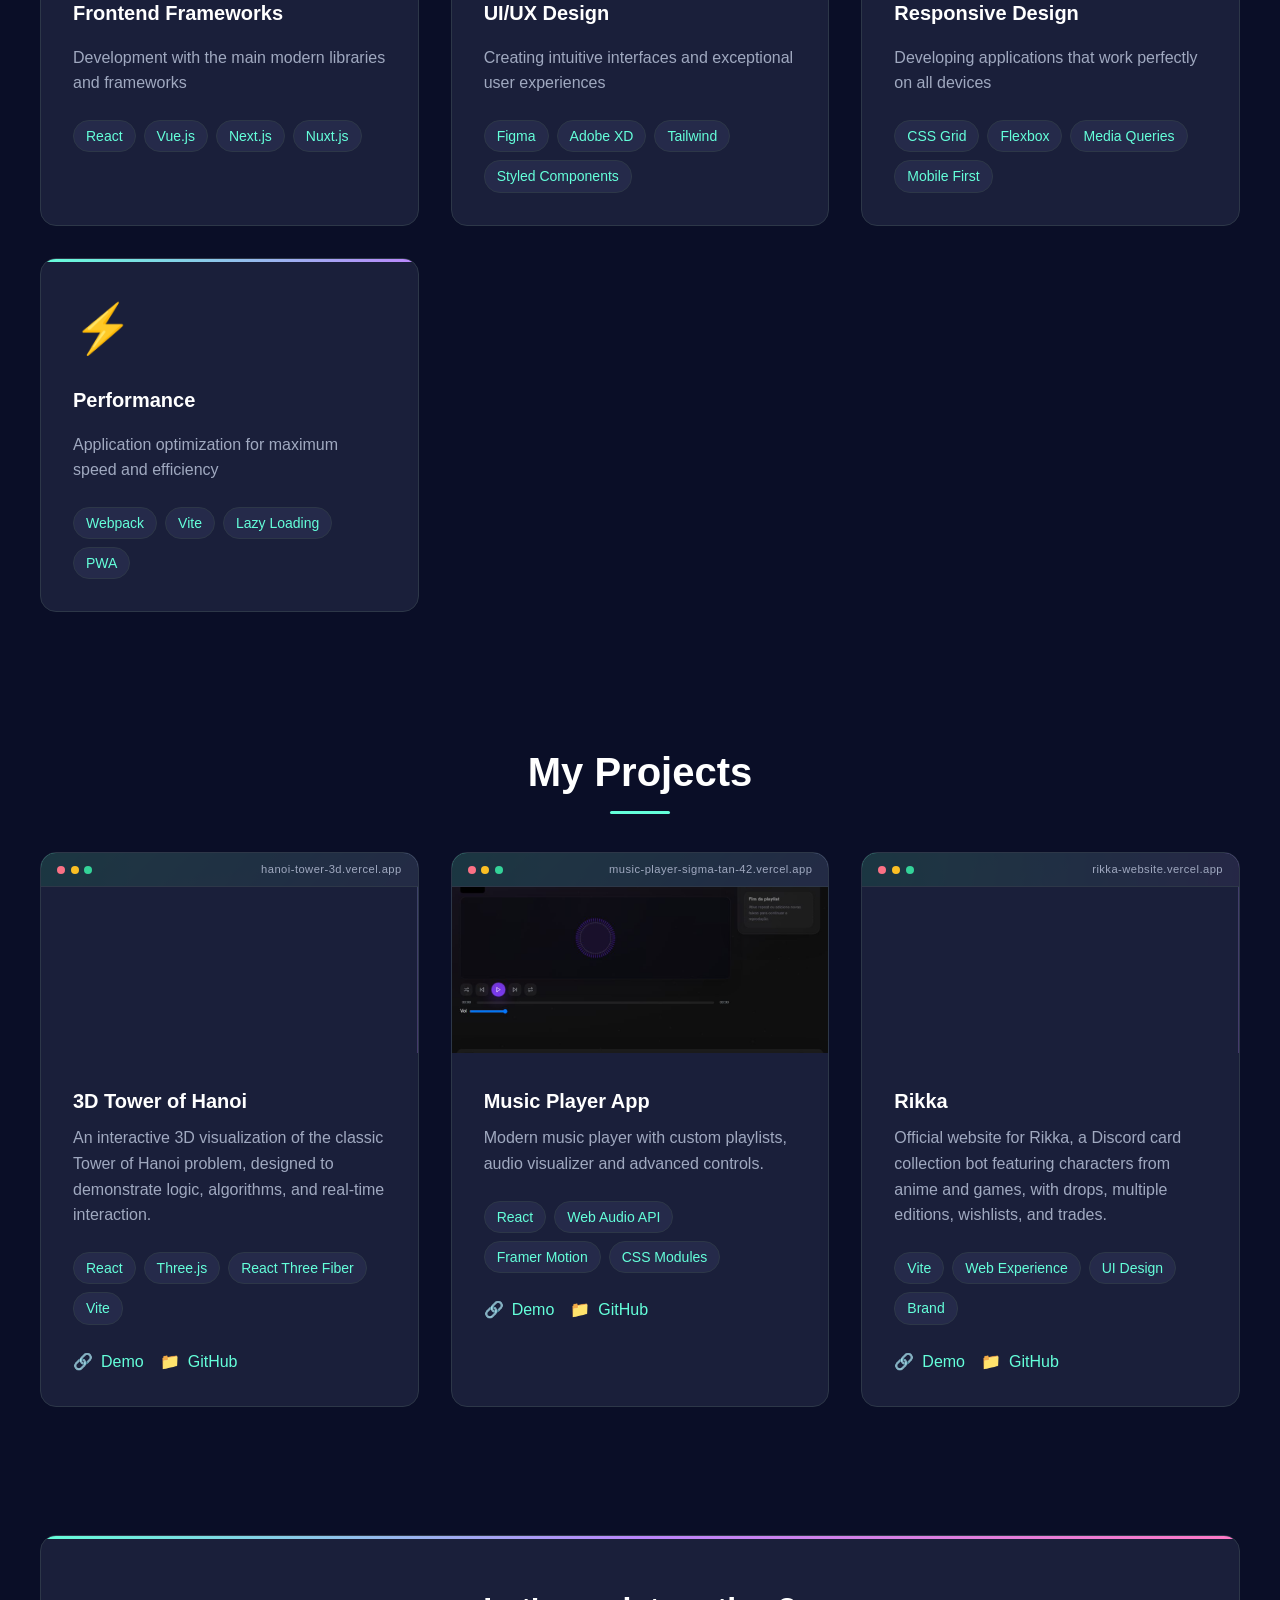
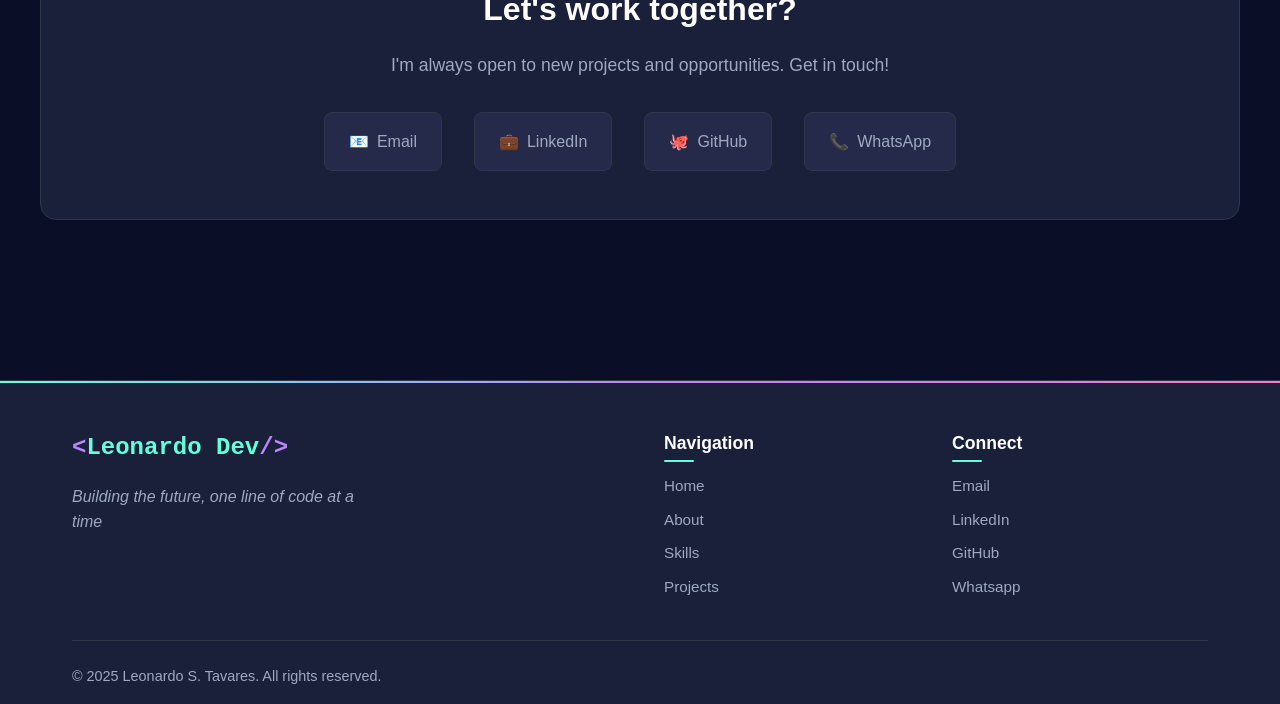
==== commit 48db4960: "Adiciona visualização ao vivo para projetos e atualiza estilos de apresentação" ====
--- a/index.html
+++ b/index.html
@@ -259,35 +259,68 @@
             <section id="projects" class="section">
                 <h2 class="section-title" data-translate="projects-title">Meus Projetos</h2>
                 <div class="projects-grid">
-                    <div class="project-card">
-                        <div class="project-image">🛍️</div>
-                        <div class="project-content">
-                            <h3 class="project-title" data-translate="project1-title">E-commerce Moderno</h3>
-                            <p class="project-description" data-translate="project1-desc">
-                                Plataforma de e-commerce completa com carrinho de compras, sistema de pagamento e painel administrativo.
-                            </p>
-                            <div class="project-tech">
-                                <span class="tech-tag">React</span>
-                                <span class="tech-tag">Redux</span>
-                                <span class="tech-tag">Stripe</span>
-                                <span class="tech-tag">Tailwind</span>
-                            </div>
-                            <div class="project-links">
-                                <a href="#" class="project-link">
-                                    <span>🔗</span>
-                                    <span>Demo</span>
-                                </a>
-                                <a href="#" class="project-link">
-                                    <span>📁</span>
-                                    <span>GitHub</span>
-                                </a>
-                            </div>
-                        </div>
-                    </div>
-
-                    <div class="project-card">
-                        <div class="project-image">
-                            <img src="images/music-player-photo.png" alt="Music Player App Screenshot">
+                    <div class="project-card project-card-live-preview project-card-hanoi">
+                        <div class="project-image project-image-hanoi">
+                            <div class="live-preview-shell">
+                                <div class="live-preview-browser">
+                                    <span class="browser-dot browser-dot-red"></span>
+                                    <span class="browser-dot browser-dot-yellow"></span>
+                                    <span class="browser-dot browser-dot-green"></span>
+                                    <span class="browser-address">hanoi-tower-3d.vercel.app</span>
+                                </div>
+                                <div class="live-preview-frame">
+                                    <iframe class="project-live-iframe"
+                                        src="https://hanoi-tower-3d.vercel.app/"
+                                        title="Preview ao vivo da Torre de Hanói 3D"
+                                        loading="lazy"
+                                        tabindex="-1"
+                                        scrolling="no"
+                                        referrerpolicy="no-referrer">
+                                    </iframe>
+                                </div>
+                                <div class="project-image-fallback">
+                                    <span class="fallback-icon">🧩</span>
+                                    <span class="fallback-title" data-translate="project1-title">Torre de Hanói 3D</span>
+                                </div>
+                            </div>
+                        </div>
+                        <div class="project-content">
+                            <h3 class="project-title" data-translate="project1-title">Torre de Hanói 3D</h3>
+                            <p class="project-description" data-translate="project1-desc">
+                                Visualização 3D interativa do clássico problema da Torre de Hanói, criada para demonstrar lógica, algoritmos e interação em tempo real.
+                            </p>
+                            <div class="project-tech">
+                                <span class="tech-tag">React</span>
+                                <span class="tech-tag">Three.js</span>
+                                <span class="tech-tag">React Three Fiber</span>
+                                <span class="tech-tag">Vite</span>
+                            </div>
+                            <div class="project-links">
+                                <a href="https://hanoi-tower-3d.vercel.app/" class="project-link" target="_blank" rel="noopener noreferrer">
+                                    <span>🔗</span>
+                                    <span>Demo</span>
+                                </a>
+                                <a href="https://github.com/Leonardo-ST/hanoi-tower-3d" class="project-link" target="_blank" rel="noopener noreferrer">
+                                    <span>📁</span>
+                                    <span>GitHub</span>
+                                </a>
+                            </div>
+                        </div>
+                    </div>
+
+                    <div class="project-card project-card-static-preview">
+                        <div class="project-image">
+                            <div class="live-preview-shell">
+                                <div class="live-preview-browser">
+                                    <span class="browser-dot browser-dot-red"></span>
+                                    <span class="browser-dot browser-dot-yellow"></span>
+                                    <span class="browser-dot browser-dot-green"></span>
+                                    <span class="browser-address">music-player-sigma-tan-42.vercel.app</span>
+                                </div>
+                                <div class="project-static-preview">
+                                    <img src="images/music-player-photo.png" alt="Music Player App Screenshot">
+                                </div>
+                            </div>
                         </div>
                         <div class="project-content">
                             <h3 class="project-title" data-translate="project3-title">Music Player App</h3>
@@ -301,11 +334,11 @@
                                 <span class="tech-tag">CSS Modules</span>
                             </div>
                             <div class="project-links">
-                                <a href="https://music-player-sigma-tan-42.vercel.app/" class="project-link">
+                                <a href="https://music-player-sigma-tan-42.vercel.app/" class="project-link" target="_blank" rel="noopener noreferrer">
                                     <span>🔗</span>
                                     <span>Demo</span>
                                 </a>
-                                <a href="https://github.com/Leonardo-ST/music-player" class="project-link">
+                                <a href="https://github.com/Leonardo-ST/music-player" class="project-link" target="_blank" rel="noopener noreferrer">
                                     <span>📁</span>
                                     <span>GitHub</span>
                                 </a>
@@ -313,7 +346,7 @@
                         </div>
                     </div>
 
-                    <div class="project-card project-card-rikka">
+                    <div class="project-card project-card-live-preview project-card-rikka">
                         <div class="project-image project-image-rikka">
                             <div class="live-preview-shell">
                                 <div class="live-preview-browser">
@@ -334,15 +367,13 @@
                                 </div>
                                 <div class="project-image-fallback">
                                     <span class="fallback-icon">✦</span>
-                                    <span class="fallback-title">Rikka</span>
+                                    <span class="fallback-title" data-translate="project2-title">Rikka</span>
                                 </div>
                             </div>
                         </div>
                         <div class="project-content">
-                            <h3 class="project-title">Rikka Discord Bot</h3>
-                            <p class="project-description">
-                                Aplicação web feita para o discord, capaz de executar comandos e interagir com os usuários, com um design moderno e responsivo.
-                            </p>
+                            <h3 class="project-title" data-translate="project2-title">Rikka</h3>
+                            <p class="project-description" data-translate="project2-desc"></p>
                             <div class="project-tech">
                                 <span class="tech-tag">Vite</span>
                                 <span class="tech-tag">Web Experience</span>
@@ -352,9 +383,9 @@
                             <div class="project-links">
                                 <a href="https://rikka-website.vercel.app/" class="project-link" target="_blank" rel="noopener noreferrer">
                                     <span>🔗</span>
-                                    <span>Ver projeto</span>
-                                </a>
-                                <a href="#" class="project-link">
+                                    <span>Demo</span>
+                                </a>
+                                <a href="https://github.com/Rikka-Bot/rikka-website" class="project-link" target="_blank" rel="noopener noreferrer">
                                     <span>📁</span>
                                     <span>GitHub</span>
                                 </a>
--- a/style.css
+++ b/style.css
@@ -20,8 +20,11 @@
     --pink: #ff79c6;
     --orange: #ffb86c;
     --border: #2d3748;
-    --code-bg: #0f1419;
-    --shadow: rgba(100, 255, 218, 0.1);
+    --code-bg: #0f1419;
+    --shadow: rgba(100, 255, 218, 0.1);
+    --project-browser-bg: rgba(15, 23, 42, 0.82);
+    --project-browser-border: var(--border);
+    --project-browser-text: var(--text-secondary);
 }
 
 [data-theme="light"] {
@@ -36,8 +39,11 @@
     --pink: #ec4899;
     --orange: #f59e0b;
     --border: #e2e8f0;
-    --code-bg: #f1f5f9;
-    --shadow: rgba(8, 145, 178, 0.1);
+    --code-bg: #f1f5f9;
+    --shadow: rgba(8, 145, 178, 0.1);
+    --project-browser-bg: rgba(241, 245, 249, 0.96);
+    --project-browser-border: var(--border);
+    --project-browser-text: var(--text-secondary);
 }
 
 body {
@@ -744,24 +750,25 @@
     overflow: hidden;
 }
 
-.live-preview-browser {
+.live-preview-browser {
     position: absolute;
     z-index: 3;
     top: 0;
     left: 0;
     right: 0;
     height: 34px;
-    background: rgba(15, 23, 42, 0.82);
-    border-bottom: 1px solid var(--border);
+    background: var(--project-browser-bg);
+    border-bottom: 1px solid var(--project-browser-border);
     display: flex;
     align-items: center;
     gap: 0.35rem;
     padding: 0 1rem;
 }
 
-.browser-dot {
-    width: 8px;
-    height: 8px;
+.browser-dot {
+    width: 8px;
+    height: 8px;
+    flex: 0 0 8px;
     border-radius: 50%;
     background: var(--text-secondary);
 }
@@ -770,18 +777,27 @@
 .browser-dot-yellow { background: #fbbf24; }
 .browser-dot-green { background: #34d399; }
 
-.browser-address {
-    margin-left: auto;
-    color: var(--text-secondary);
-    font-size: 0.7rem;
-    letter-spacing: 0.04em;
-}
-
-.live-preview-frame {
+.browser-address {
+    margin-left: auto;
+    min-width: 0;
+    overflow: hidden;
+    color: var(--project-browser-text);
+    font-size: 0.7rem;
+    letter-spacing: 0.04em;
+    text-align: right;
+    text-overflow: ellipsis;
+    white-space: nowrap;
+}
+.live-preview-frame {
     position: absolute;
     inset: 34px 0 0 0;
     transform-origin: top left;
-}
+}
+
+.project-static-preview {
+    position: absolute;
+    inset: 34px 0 0 0;
+}
 
 .project-live-iframe {
     width: 1440px;
@@ -808,7 +824,7 @@
     transition: opacity 0.3s ease;
 }
 
-.project-card-rikka .project-image-fallback.visible {
+.project-card-live-preview .project-image-fallback.visible {
     opacity: 1;
     visibility: visible;
 }
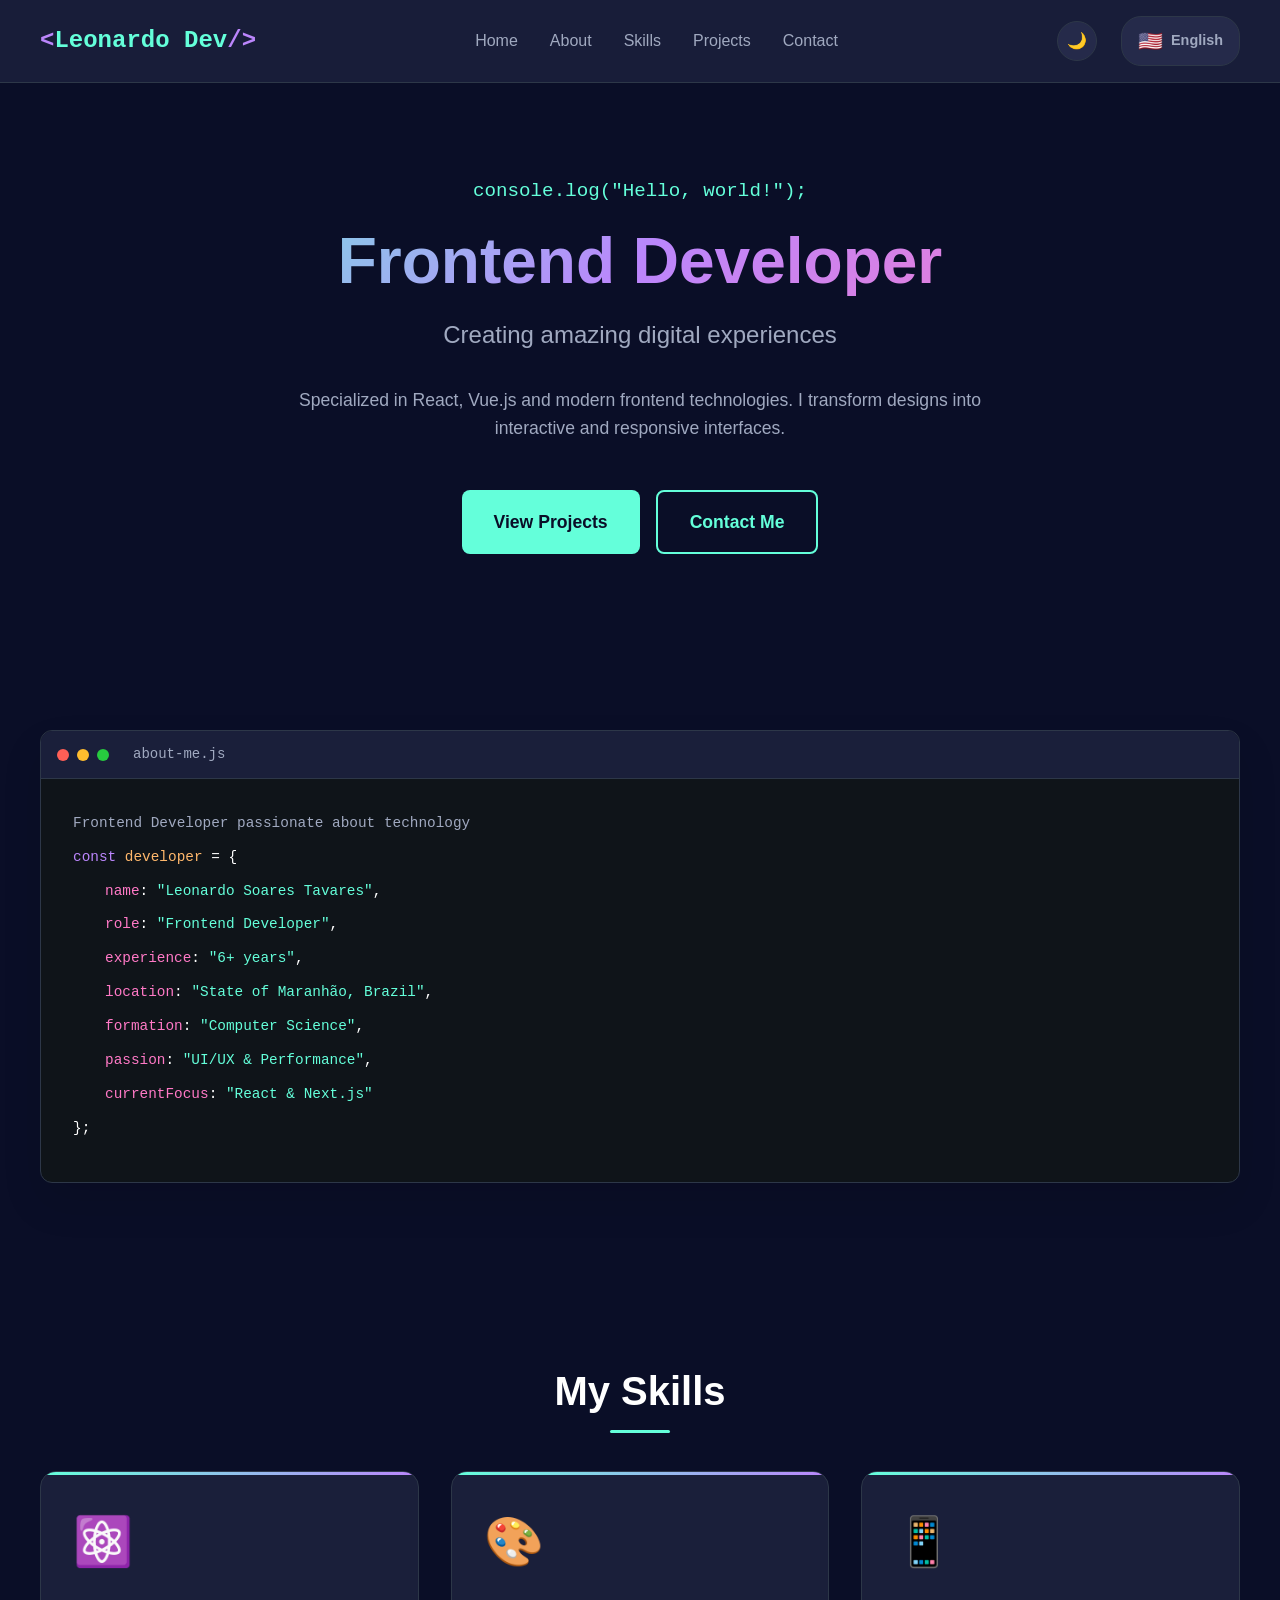
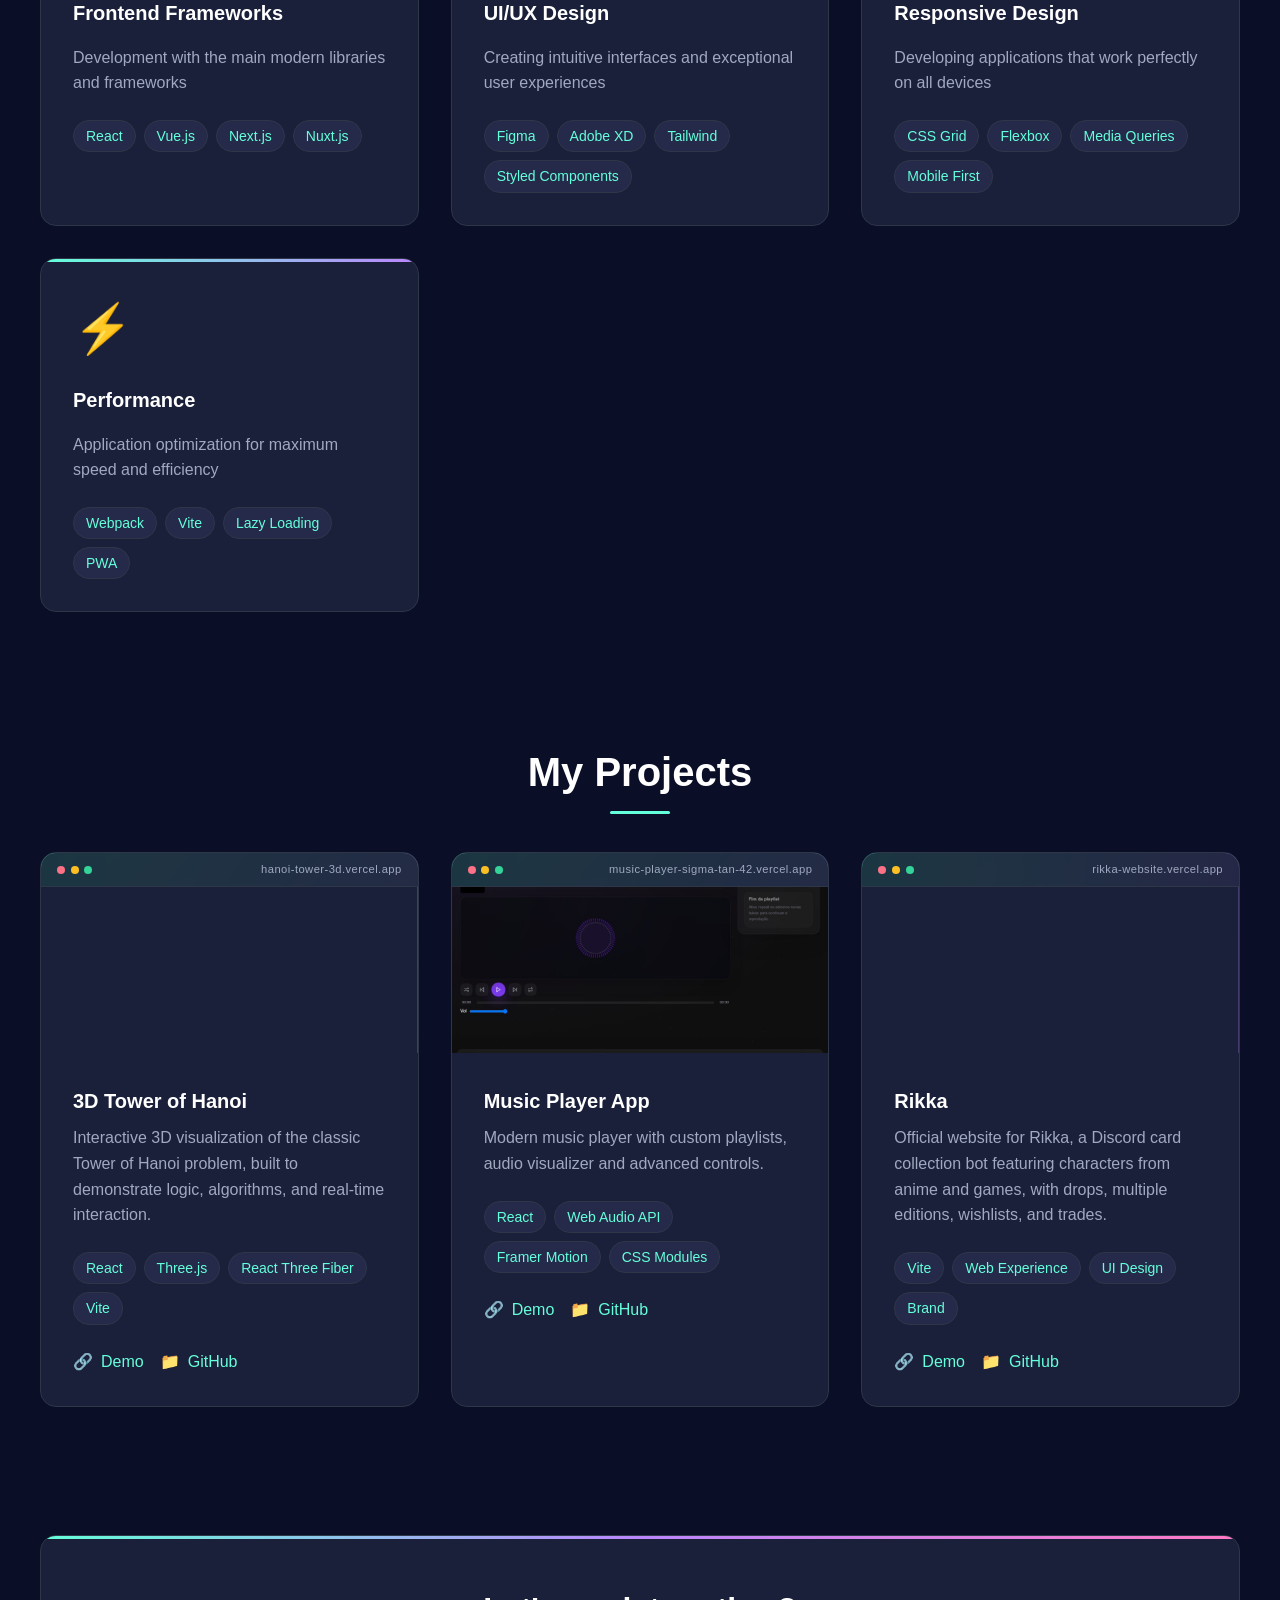
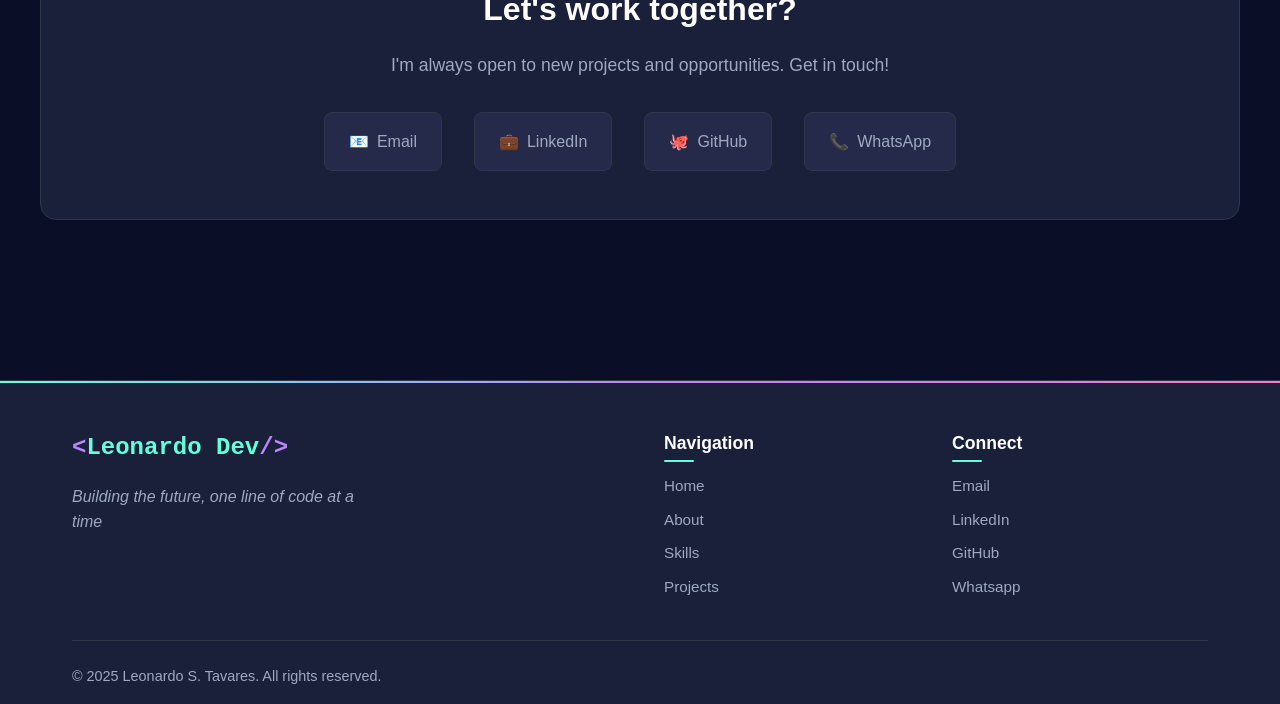
==== commit ac203518: "Refatora estrutura de traduções de projetos e adiciona testes para validação de renderização" ====
--- a/index.html
+++ b/index.html
@@ -259,7 +259,7 @@
             <section id="projects" class="section">
                 <h2 class="section-title" data-translate="projects-title">Meus Projetos</h2>
                 <div class="projects-grid">
-                    <div class="project-card project-card-live-preview project-card-hanoi">
+                    <div class="project-card project-card-live-preview project-card-hanoi" data-project-id="hanoi">
                         <div class="project-image project-image-hanoi">
                             <div class="live-preview-shell">
                                 <div class="live-preview-browser">
@@ -280,15 +280,13 @@
                                 </div>
                                 <div class="project-image-fallback">
                                     <span class="fallback-icon">🧩</span>
-                                    <span class="fallback-title" data-translate="project1-title">Torre de Hanói 3D</span>
+                                    <span class="fallback-title"></span>
                                 </div>
                             </div>
                         </div>
                         <div class="project-content">
-                            <h3 class="project-title" data-translate="project1-title">Torre de Hanói 3D</h3>
-                            <p class="project-description" data-translate="project1-desc">
-                                Visualização 3D interativa do clássico problema da Torre de Hanói, criada para demonstrar lógica, algoritmos e interação em tempo real.
-                            </p>
+                            <h3 class="project-title"></h3>
+                            <p class="project-description"></p>
                             <div class="project-tech">
                                 <span class="tech-tag">React</span>
                                 <span class="tech-tag">Three.js</span>
@@ -308,7 +306,7 @@
                         </div>
                     </div>
 
-                    <div class="project-card project-card-static-preview">
+                    <div class="project-card project-card-static-preview" data-project-id="musicPlayer">
                         <div class="project-image">
                             <div class="live-preview-shell">
                                 <div class="live-preview-browser">
@@ -323,10 +321,8 @@
                             </div>
                         </div>
                         <div class="project-content">
-                            <h3 class="project-title" data-translate="project3-title">Music Player App</h3>
-                            <p class="project-description" data-translate="project3-desc">
-                                Player de música moderno com playlists personalizadas, visualizador de áudio e controles avançados.
-                            </p>
+                            <h3 class="project-title"></h3>
+                            <p class="project-description"></p>
                             <div class="project-tech">
                                 <span class="tech-tag">React</span>
                                 <span class="tech-tag">Web Audio API</span>
@@ -346,7 +342,7 @@
                         </div>
                     </div>
 
-                    <div class="project-card project-card-live-preview project-card-rikka">
+                    <div class="project-card project-card-live-preview project-card-rikka" data-project-id="rikka">
                         <div class="project-image project-image-rikka">
                             <div class="live-preview-shell">
                                 <div class="live-preview-browser">
@@ -367,13 +363,13 @@
                                 </div>
                                 <div class="project-image-fallback">
                                     <span class="fallback-icon">✦</span>
-                                    <span class="fallback-title" data-translate="project2-title">Rikka</span>
+                                    <span class="fallback-title"></span>
                                 </div>
                             </div>
                         </div>
                         <div class="project-content">
-                            <h3 class="project-title" data-translate="project2-title">Rikka</h3>
-                            <p class="project-description" data-translate="project2-desc"></p>
+                            <h3 class="project-title"></h3>
+                            <p class="project-description"></p>
                             <div class="project-tech">
                                 <span class="tech-tag">Vite</span>
                                 <span class="tech-tag">Web Experience</span>
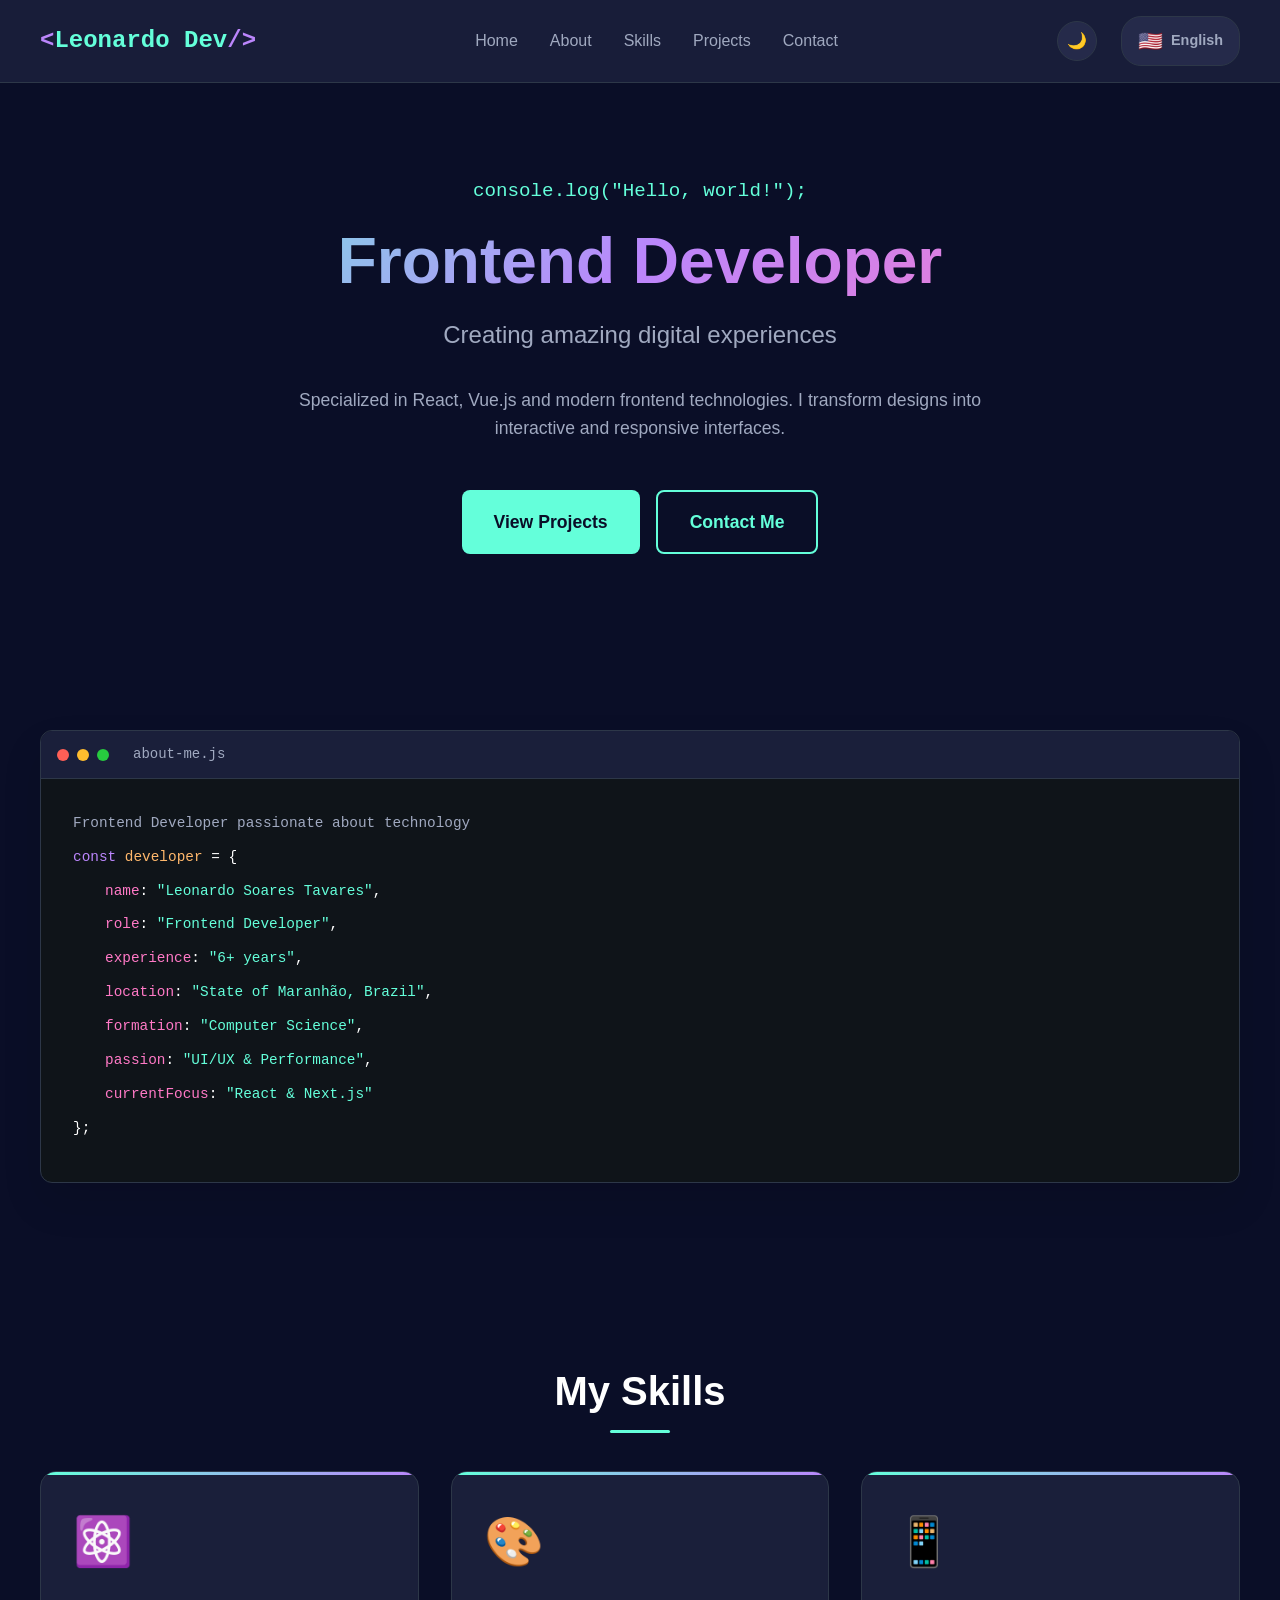
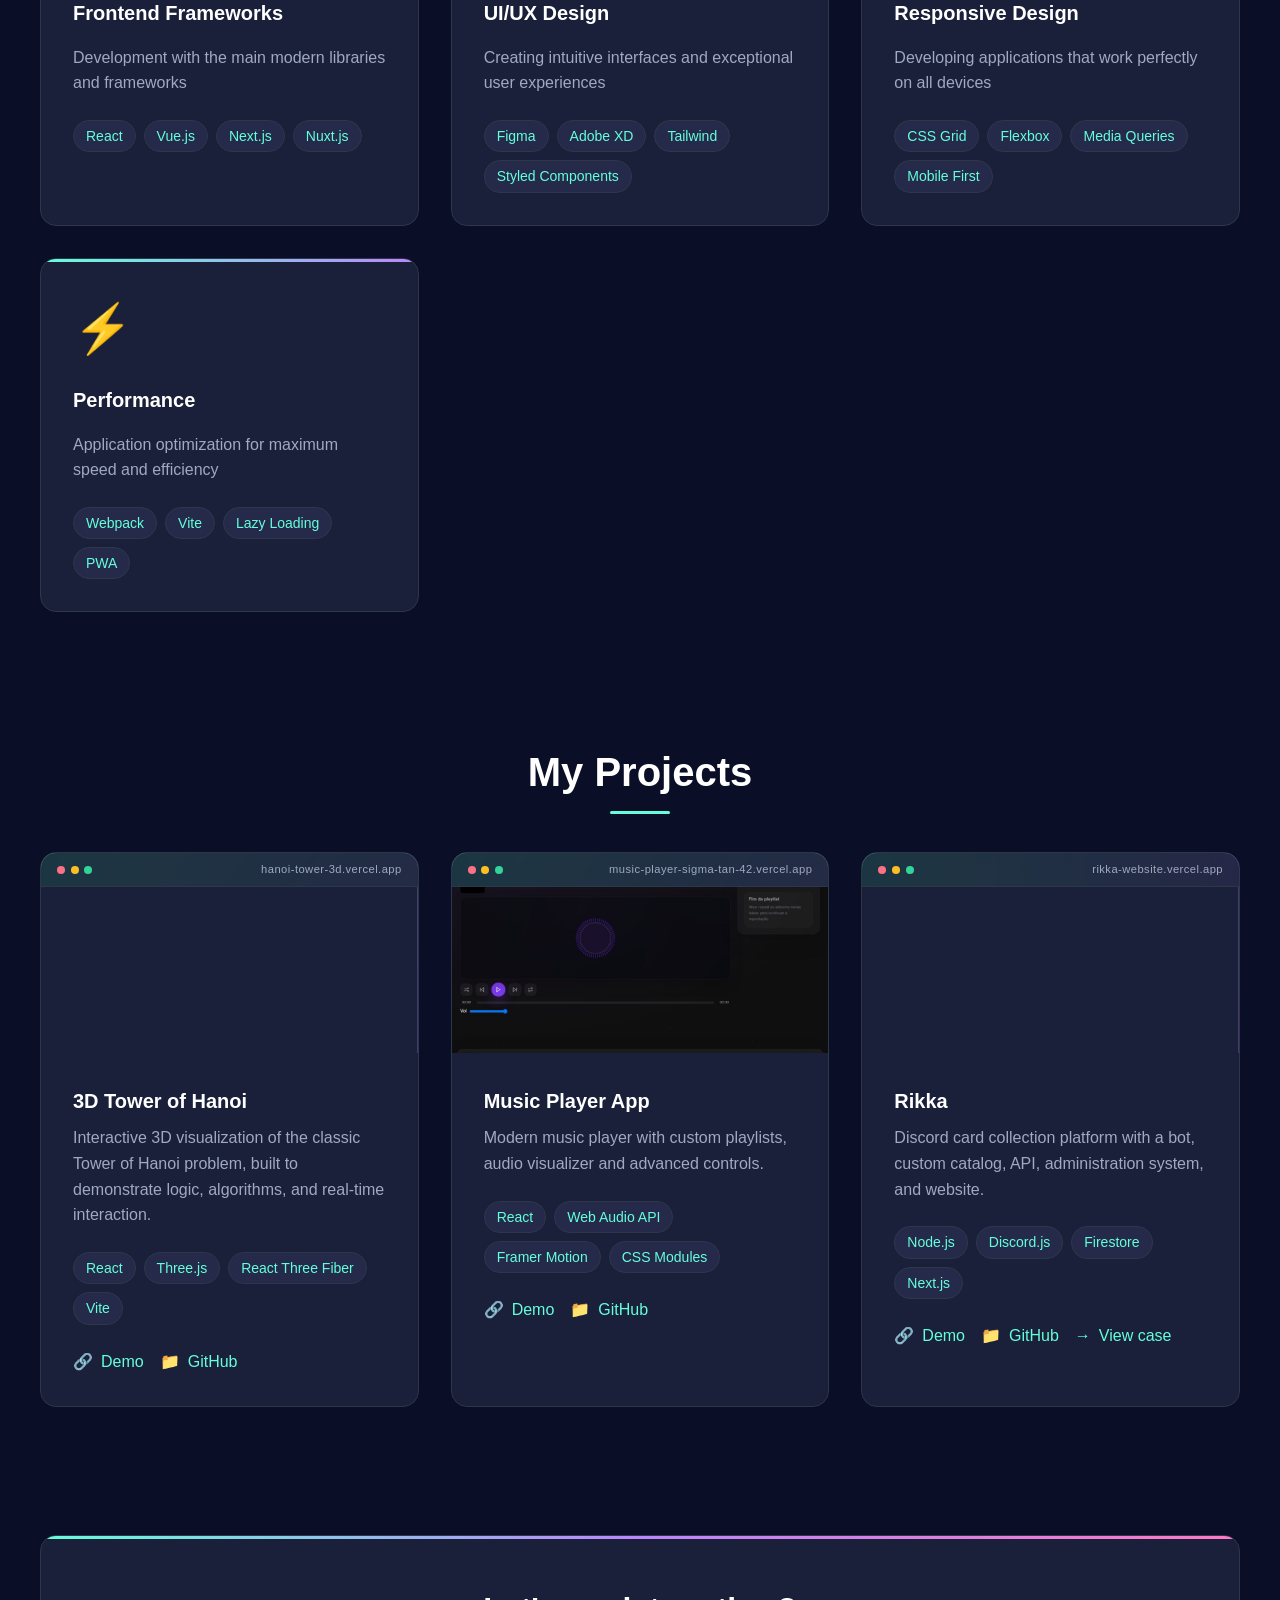
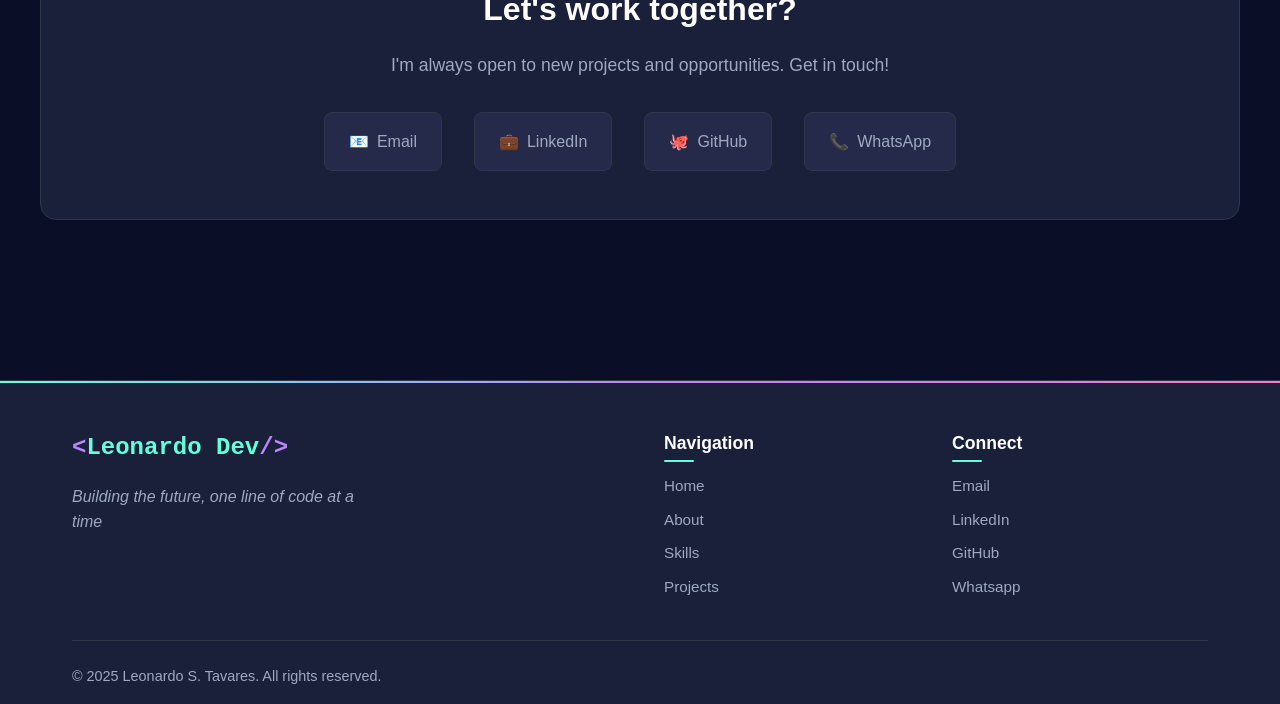
==== commit b4bdb875: "feat: add Rikka case study page, robots.txt, shared preferences script, and sitemap - Created index." ====
--- a/index.html
+++ b/index.html
@@ -11,7 +11,8 @@
     <meta name="theme-color" content="#F80202">
 
 
-    <link rel="stylesheet" href="style.css">
+    <link rel="stylesheet" href="style.css">
+    <script src="shared.js"></script>
 </head>
 
 
@@ -371,10 +372,10 @@
                             <h3 class="project-title"></h3>
                             <p class="project-description"></p>
                             <div class="project-tech">
-                                <span class="tech-tag">Vite</span>
-                                <span class="tech-tag">Web Experience</span>
-                                <span class="tech-tag">UI Design</span>
-                                <span class="tech-tag">Brand</span>
+                                <span class="tech-tag">Node.js</span>
+                                <span class="tech-tag">Discord.js</span>
+                                <span class="tech-tag">Firestore</span>
+                                <span class="tech-tag">Next.js</span>
                             </div>
                             <div class="project-links">
                                 <a href="https://rikka-website.vercel.app/" class="project-link" target="_blank" rel="noopener noreferrer">
@@ -382,9 +383,13 @@
                                     <span>Demo</span>
                                 </a>
                                 <a href="https://github.com/Rikka-Bot/rikka-website" class="project-link" target="_blank" rel="noopener noreferrer">
-                                    <span>📁</span>
-                                    <span>GitHub</span>
-                                </a>
+                                    <span>📁</span>
+                                    <span>GitHub</span>
+                                </a>
+                                <a href="projects/rikka/" class="project-link project-case-link">
+                                    <span>→</span>
+                                    <span data-project-case-link>Ver case</span>
+                                </a>
                             </div>
                         </div>
                     </div>
--- a/style.css
+++ b/style.css
@@ -864,10 +864,11 @@
     margin-bottom: 1.5rem;
 }
 
-.project-links {
-    display: flex;
-    gap: 1rem;
-}
+.project-links {
+    display: flex;
+    flex-wrap: wrap;
+    gap: 1rem;
+}
 
 .project-link {
     color: var(--accent);
